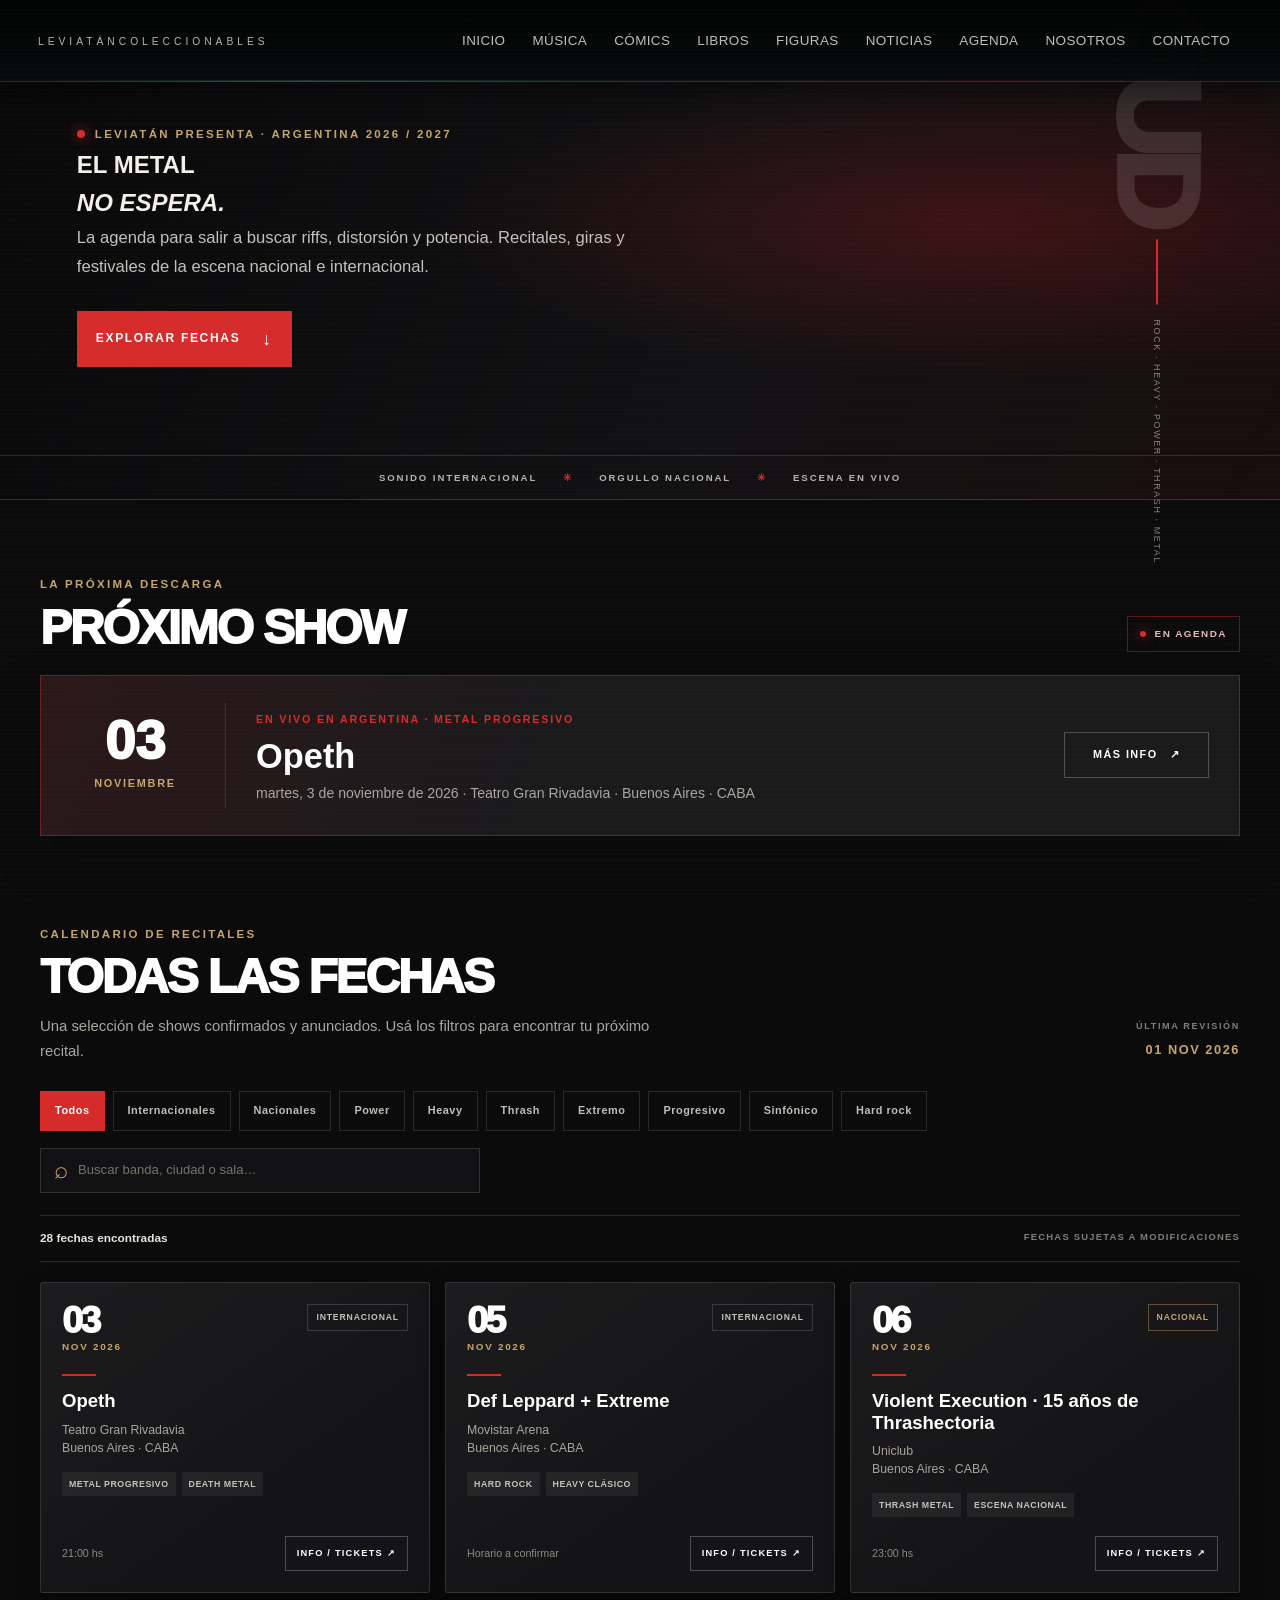
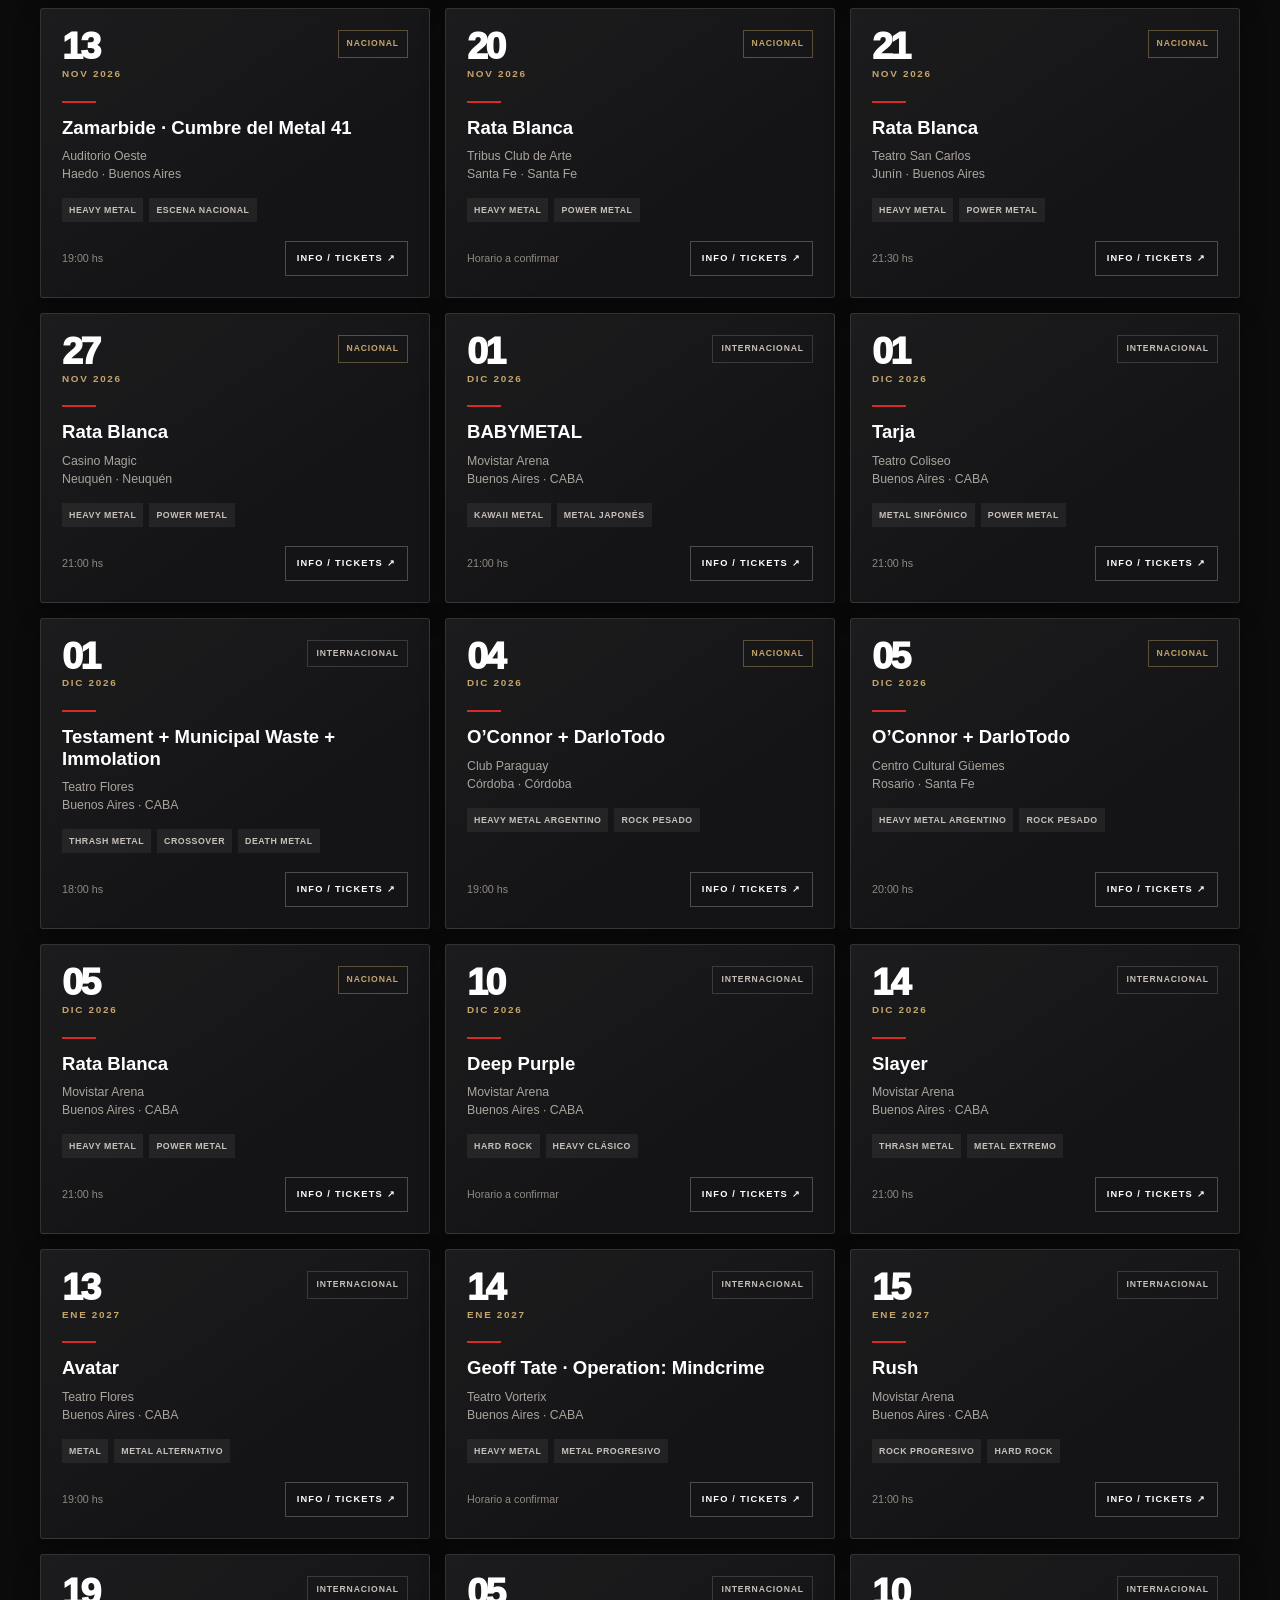
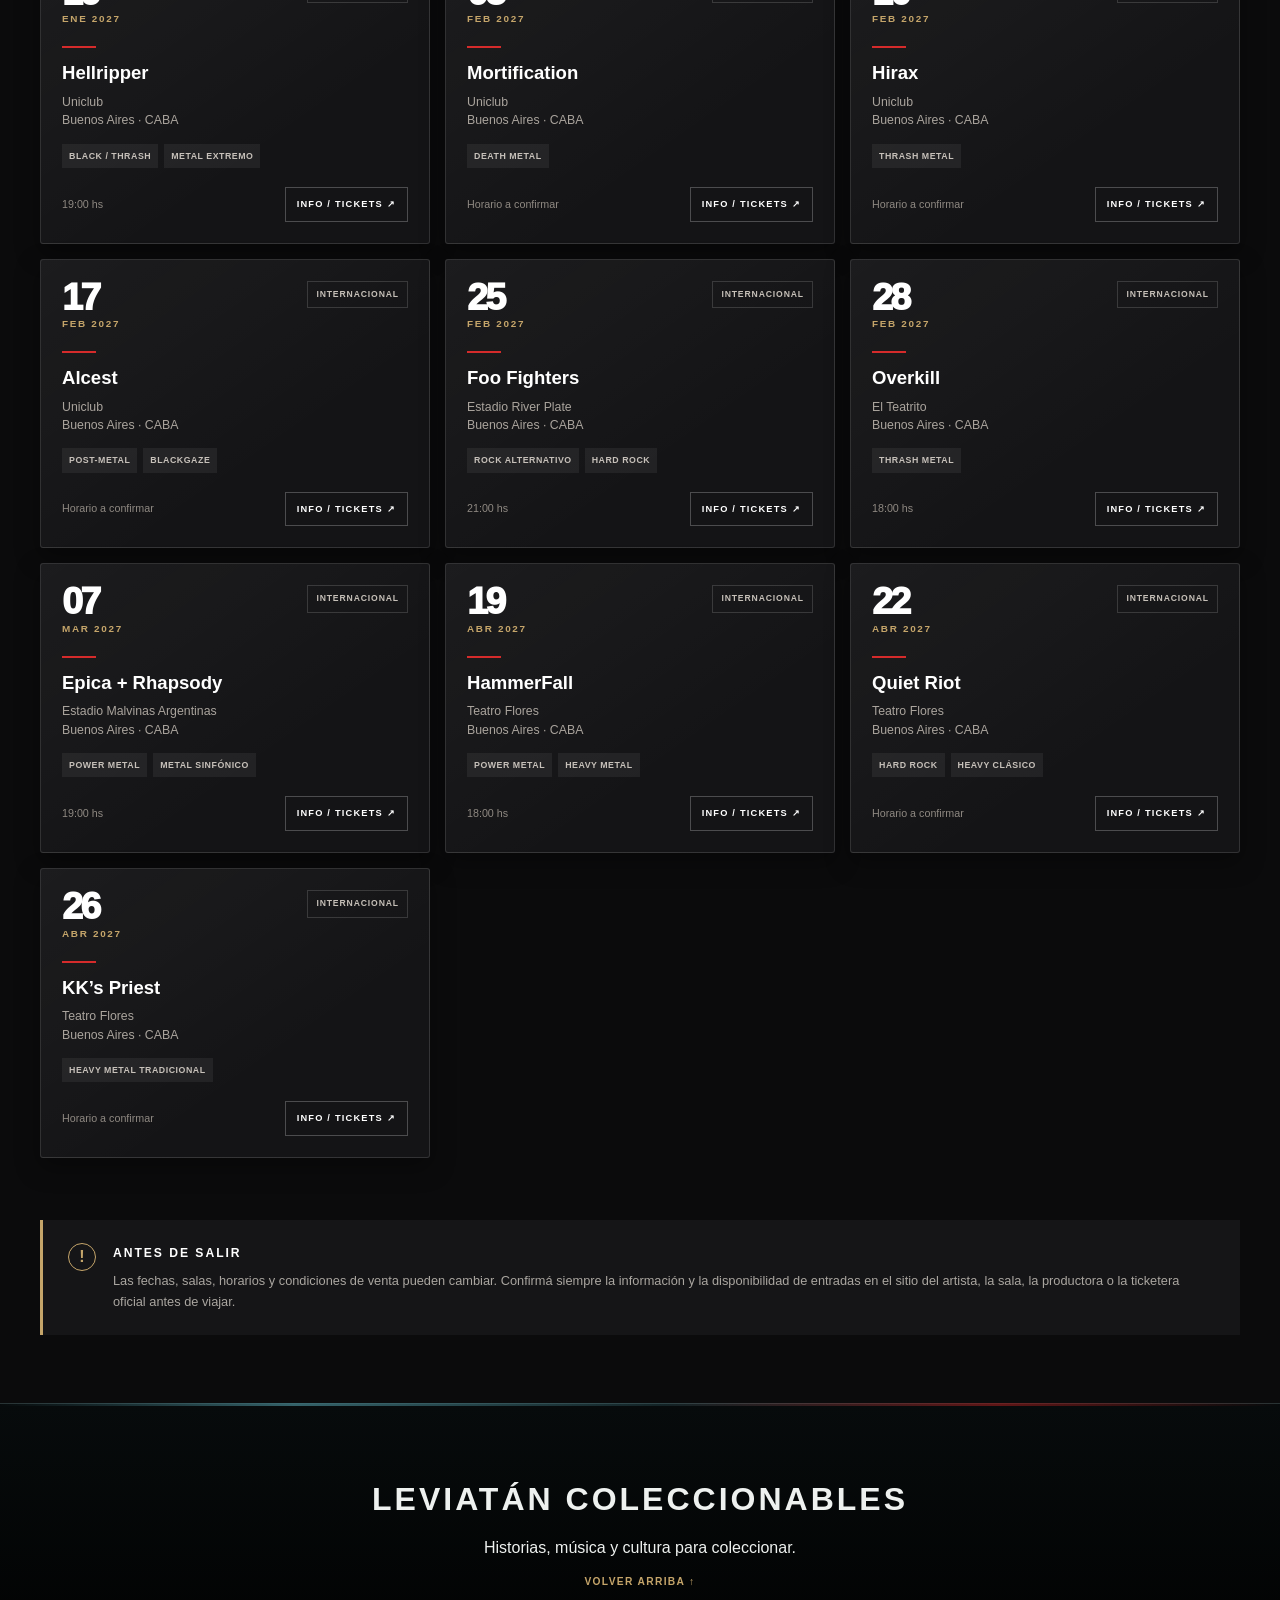
==== agenda.html @ d1d5e108 "Refactor logo and change agenda title to h1 Updated logo structure and changed heading level for age" ====
<!DOCTYPE html>
<html lang="es">
<head>
  <meta charset="UTF-8">
  <meta name="viewport" content="width=device-width, initial-scale=1.0">
  <title>Agenda Rock y Metal en Argentina | Leviatán Coleccionables</title>
  <meta name="description" content="Agenda de recitales y festivales de rock y metal en Argentina. Fechas nacionales e internacionales de heavy, power, thrash, metal extremo y más.">
  <meta name="robots" content="index, follow">
  <link rel="canonical" href="https://tiendaleviatan.com/agenda.html">
  <meta property="og:type" content="website">
  <meta property="og:site_name" content="Leviatán Coleccionables">
  <meta property="og:title" content="Agenda Rock y Metal en Argentina | Leviatán">
  <meta property="og:description" content="Recitales, giras y festivales de heavy, power, thrash y metal en Argentina.">
  <meta property="og:url" content="https://tiendaleviatan.com/agenda.html">
  <meta property="og:image" content="https://tiendaleviatan.com/img/fondo.png">
  <link rel="icon" href="img/favicon.ico">
  <link rel="stylesheet" href="css/estilos.css">
  <link rel="stylesheet" href="css/internas.css">
  <link rel="stylesheet" href="css/agenda.css">
  <link rel="stylesheet" href="css/paginas-editoriales.css?v=3">
</head>
<body>

  <header>
<a class="logo logo--text" href="index.html" aria-label="Leviatán Coleccionables - Inicio">
      <span class="logo__name">LEVIATÁN</span>
      <span class="logo__descriptor">COLECCIONABLES</span>
    </a>
    <nav aria-label="Navegación principal">
      <a href="index.html">Inicio</a>
      <a href="musica.html">Música</a>
      <a href="comics.html">Cómics</a>
      <a href="libros.html">Libros</a>
      <a href="figuras.html">Figuras</a>
      <a href="noticias.html">Noticias</a>
      <a href="agenda.html" aria-current="page">Agenda</a>
      <a href="nosotros.html">Nosotros</a>
      <a href="contacto.html">Contacto</a>
    </nav>
  </header>

  <main class="agenda-main">
    <section class="agenda-hero" aria-labelledby="agenda-title">
      <div class="agenda-hero__texture" aria-hidden="true"></div>
      <div class="agenda-hero__content">
        <span class="agenda-eyebrow"><span class="agenda-eyebrow__dot"></span> Leviatán presenta · Argentina 2026 / 2027</span>
        <h1 id="agenda-title">EL METAL<br><em>NO ESPERA.</em></h1>
        <p>La agenda para salir a buscar riffs, distorsión y potencia. Recitales, giras y festivales de la escena nacional e internacional.</p>
        <a class="agenda-hero__cta" href="#fechas">EXPLORAR FECHAS <span aria-hidden="true">↓</span></a>
      </div>
      <div class="agenda-hero__side" aria-hidden="true">
        <span class="agenda-hero__side-word">LOUD</span>
        <span class="agenda-hero__side-line"></span>
        <span class="agenda-hero__side-small">ROCK · HEAVY · POWER · THRASH · METAL</span>
      </div>
      <div class="agenda-hero__bottomline">
        <span>SONIDO INTERNACIONAL</span>
        <span class="agenda-hero__bottomline-mark">✳</span>
        <span>ORGULLO NACIONAL</span>
        <span class="agenda-hero__bottomline-mark">✳</span>
        <span>ESCENA EN VIVO</span>
      </div>
    </section>

    <section class="agenda-wrap agenda-next" aria-labelledby="proximo-title">
      <div class="agenda-section-heading">
        <div>
          <span class="agenda-kicker">La próxima descarga</span>
          <h2 id="proximo-title">PRÓXIMO SHOW</h2>
        </div>
        <span class="agenda-live-label"><span></span> EN AGENDA</span>
      </div>
      <div id="next-event" class="agenda-next__card">
        <p class="agenda-loading">Cargando próxima fecha…</p>
      </div>
    </section>

    <section class="agenda-wrap agenda-listing" id="fechas" aria-labelledby="fechas-title">
      <div class="agenda-section-heading agenda-section-heading--listing">
        <div>
          <span class="agenda-kicker">Calendario de recitales</span>
          <h2 id="fechas-title">TODAS LAS FECHAS</h2>
          <p class="agenda-intro">Una selección de shows confirmados y anunciados. Usá los filtros para encontrar tu próximo recital.</p>
        </div>
        <div class="agenda-update">
          <span class="agenda-update__label">ÚLTIMA REVISIÓN</span>
          <strong>01 NOV 2026</strong>
        </div>
      </div>

      <div class="agenda-tools">
        <div class="agenda-filters" role="group" aria-label="Filtrar eventos">
          <button class="agenda-filter is-active" type="button" data-filter="todos" aria-pressed="true">Todos</button>
          <button class="agenda-filter" type="button" data-filter="internacional" aria-pressed="false">Internacionales</button>
          <button class="agenda-filter" type="button" data-filter="nacional" aria-pressed="false">Nacionales</button>
          <button class="agenda-filter" type="button" data-filter="power" aria-pressed="false">Power</button>
          <button class="agenda-filter" type="button" data-filter="heavy" aria-pressed="false">Heavy</button>
          <button class="agenda-filter" type="button" data-filter="thrash" aria-pressed="false">Thrash</button>
          <button class="agenda-filter" type="button" data-filter="extremo" aria-pressed="false">Extremo</button>
          <button class="agenda-filter" type="button" data-filter="progresivo" aria-pressed="false">Progresivo</button>
          <button class="agenda-filter" type="button" data-filter="sinfonico" aria-pressed="false">Sinfónico</button>
          <button class="agenda-filter" type="button" data-filter="hardrock" aria-pressed="false">Hard rock</button>
        </div>
        <label class="agenda-search">
          <span class="agenda-search__icon" aria-hidden="true">⌕</span>
          <span class="sr-only">Buscar por banda, ciudad o sala</span>
          <input id="agenda-search" type="search" placeholder="Buscar banda, ciudad o sala…" autocomplete="off">
        </label>
      </div>

      <div class="agenda-results-bar">
        <p id="agenda-count" aria-live="polite">Preparando agenda…</p>
        <span>FECHAS SUJETAS A MODIFICACIONES</span>
      </div>

      <div id="agenda-events" class="agenda-grid" aria-live="polite">
        <p class="agenda-loading">Cargando recitales…</p>
      </div>
      <div id="agenda-empty" class="agenda-empty" hidden>
        <strong>No encontramos fechas con esos filtros.</strong>
        <span>Probá con otro género, banda o ciudad.</span>
        <button type="button" id="agenda-reset">VER TODA LA AGENDA</button>
      </div>
    </section>

    <section class="agenda-note" aria-label="Información importante">
      <div class="agenda-note__symbol" aria-hidden="true">!</div>
      <div>
        <h2>ANTES DE SALIR</h2>
        <p>Las fechas, salas, horarios y condiciones de venta pueden cambiar. Confirmá siempre la información y la disponibilidad de entradas en el sitio del artista, la sala, la productora o la ticketera oficial antes de viajar.</p>
      </div>
    </section>
  </main>

  <footer class="footer">
    <div class="footer-content">
      <h2>LEVIATÁN COLECCIONABLES</h2>
      <p>Historias, música y cultura para coleccionar.</p>
      <a href="#agenda-title" class="agenda-backtop">VOLVER ARRIBA ↑</a>
    </div>
  </footer>

  <script src="js/agenda.js" defer></script>
</body>
</html>
---- css/estilos.css ----
/* ==========================================================
   LEVIATÁN COLECCIONABLES
   ESTILOS.CSS — NUEVA IDENTIDAD VISUAL
   CONCEPTO: BATEA DE DISCOS / PARQUE RIVADAVIA / COLECCIONISMO

   Este archivo reemplaza la estética anterior manteniendo
   las clases y estructuras principales del sitio.
   ========================================================== */


/* ==========================================================
   01. VARIABLES — PALETA DEL LOGO
   ========================================================== */

:root{
    /* negros */
    --fondo:#020303;
    --fondo-2:#070b0c;
    --fondo-3:#0b1112;

    /* superficies */
    --panel:#0e1516;
    --panel-2:#121b1c;
    --panel-3:#182224;

    /* metal / papel */
    --metal:#aeb8b5;
    --metal-claro:#dce1de;
    --metal-oscuro:#667273;
    --papel:#d5d0c6;
    --papel-oscuro:#8f8980;

    /* azul petróleo / logo */
    --azul:#17363b;
    --azul-2:#23515a;
    --azul-3:#3f7780;
    --cian:#75aab0;

    /* rojo de acento */
    --rojo:#8e1b1b;
    --rojo-hover:#b32626;

    /* bordes */
    --borde:#223031;
    --borde-2:#334143;
    --borde-oscuro:#171f20;

    /* texto */
    --texto:#eef1ef;
    --texto-2:#c4cac7;
    --texto-3:#8c9491;
    --texto-4:#626b69;

    /* dimensiones */
    --ancho:1200px;
    --radio:4px;

    /* sombras */
    --sombra:0 18px 45px rgba(0,0,0,.55);
    --sombra-suave:0 9px 25px rgba(0,0,0,.38);

    /* tipografías existentes del proyecto */
    --display:"Oswald",Impact,sans-serif;
    --texto-font:"Inter",Arial,sans-serif;
}


/* ==========================================================
   02. RESET
   ========================================================== */

*{
    margin:0;
    padding:0;
    box-sizing:border-box;
}

html{
    scroll-behavior:smooth;
    background:var(--fondo);
}

body{
    min-height:100vh;
    background:
        radial-gradient(
            ellipse at 15% 0%,
            rgba(63,119,128,.07),
            transparent 32%
        ),
        radial-gradient(
            ellipse at 88% 25%,
            rgba(142,27,27,.04),
            transparent 35%
        ),
        var(--fondo);
    color:var(--texto);
    font-family:var(--texto-font);
    line-height:1.6;
    overflow-x:hidden;
}

/* textura microscópica: metal / papel / pared de disquería */
body::before{
    content:"";
    position:fixed;
    inset:0;
    z-index:2000;
    pointer-events:none;
    opacity:.027;
    background:
        repeating-linear-gradient(
            0deg,
            rgba(255,255,255,.55) 0 1px,
            transparent 1px 5px
        ),
        repeating-linear-gradient(
            90deg,
            rgba(255,255,255,.25) 0 1px,
            transparent 1px 8px
        );
    mix-blend-mode:screen;
}

a{
    color:inherit;
    text-decoration:none;
}

img{
    display:block;
    max-width:100%;
}

button,
input,
select,
textarea{
    font:inherit;
}

button{
    cursor:pointer;
}

::selection{
    background:var(--rojo);
    color:#fff;
}


/* ==========================================================
   03. HEADER — CARTEL DE DISQUERÍA
   ========================================================== */

header{
    position:fixed;
    top:0;
    left:0;
    width:100%;
    min-height:82px;
    padding:0 38px;
    display:flex;
    align-items:center;
    justify-content:space-between;
    gap:30px;
    background:
        linear-gradient(
            180deg,
            rgba(2,3,3,.98),
            rgba(6,10,10,.96)
        );
    border-bottom:1px solid var(--borde);
    box-shadow:0 8px 28px rgba(0,0,0,.48);
    backdrop-filter:blur(9px);
    z-index:999;
}

header::after{
    content:"";
    position:absolute;
    left:0;
    right:0;
    bottom:-1px;
    height:2px;
    background:
        linear-gradient(
            90deg,
            transparent 0%,
            rgba(63,119,128,.65) 24%,
            rgba(63,119,128,.18) 49%,
            rgba(142,27,27,.4) 78%,
            transparent 100%
        );
    opacity:.55;
}


/* ---------- LOGO ---------- */

.logo{
    width:155px;
    display:flex;
    align-items:center;
    justify-content:flex-start;
    flex-shrink:0;
}

.logo img{
    width:100%;
    height:auto;
    max-height:70px;
    object-fit:contain;
    object-position:left center;
}

/* Compatibilidad con el logo tipográfico anterior */
.logo h1{
    margin:0;
    font-family:var(--display);
    font-size:2rem;
    font-weight:700;
    letter-spacing:4px;
    line-height:.95;
    color:var(--texto);
}

.logo span{
    display:block;
    margin-top:3px;
    color:var(--metal);
    font-size:.64rem;
    letter-spacing:4px;
}


/* ---------- MENÚ ---------- */

nav{
    display:flex;
    align-items:center;
    justify-content:flex-end;
    flex-wrap:wrap;
    gap:3px;
}

nav a{
    position:relative;
    padding:9px 11px 8px;
    color:#b9c0be;
    border:1px solid transparent;
    font-size:.84rem;
    letter-spacing:.03em;
    text-transform:uppercase;
    transition:
        color .2s ease,
        border-color .2s ease,
        background .2s ease;
}

nav a::before{
    content:"";
    position:absolute;
    left:9px;
    bottom:4px;
    width:5px;
    height:1px;
    background:var(--rojo);
    opacity:0;
    transform:translateX(-4px);
    transition:.2s ease;
}

nav a:hover{
    color:#fff;
    background:rgba(28,41,43,.5);
    border-color:#263738;
}

nav a:hover::before{
    opacity:1;
    transform:translateX(0);
}


/* ==========================================================
   04. HERO — AFICHE / PORTADA
   ========================================================== */

.hero{
    position:relative;
    z-index:10;
    margin-top:82px;
    min-height:420px;
    height:auto;
    overflow:hidden;
    background-image:url("../img/fondo.png");
    background-size:cover;
    background-position:center;
    background-repeat:no-repeat;
    border-bottom:1px solid var(--borde);
}

.hero::before{
    content:"";
    position:absolute;
    inset:0;
    z-index:0;
    background:
        linear-gradient(
            90deg,
            rgba(0,0,0,.96),
            rgba(3,7,8,.72) 42%,
            rgba(0,0,0,.93)
        );
}

.hero::after{
    content:"";
    position:absolute;
    inset:0;
    z-index:0;
    opacity:.35;
    background:
        repeating-linear-gradient(
            0deg,
            transparent 0 5px,
            rgba(117,170,176,.025) 5px 6px
        );
}

.hero-overlay{
    position:relative;
    z-index:1;
    width:100%;
    min-height:420px;
    display:flex;
    align-items:center;
    justify-content:center;
    background:
        radial-gradient(
            circle at 50% 45%,
            rgba(35,81,90,.18),
            transparent 43%
        );
}

#hero-contenido{
    position:relative;
    z-index:20;
    width:min(980px,92%);
    padding:72px 0 55px;
    text-align:center;
}

.subtitulo{
    display:inline-block;
    padding:6px 11px;
    margin-bottom:21px;
    color:#c8cfcd;
    border-top:1px solid #587074;
    border-bottom:1px solid #587074;
    font-size:.68rem;
    font-weight:700;
    letter-spacing:.31em;
    text-transform:uppercase;
}

.hero h2{
    margin-bottom:20px;
    font-family:var(--display);
    font-size:clamp(3.1rem,7vw,5.5rem);
    font-weight:700;
    line-height:.93;
    letter-spacing:.025em;
    text-transform:uppercase;
    text-shadow:0 7px 25px rgba(0,0,0,.65);
}

.frase{
    max-width:820px;
    margin:0 auto 14px;
    color:#e1e6e3;
    font-size:1.2rem;
}

.descripcion{
    max-width:760px;
    margin:0 auto;
    color:#a7b0ad;
    font-size:.98rem;
}

.buscador-hero{
    position:relative;
    z-index:30;
    margin-top:36px;
    display:flex;
    justify-content:center;
}

#buscador{
    position:relative;
    z-index:40;
    width:min(650px,92vw);
    padding:15px 20px;
    border:1px solid #536063;
    border-radius:2px;
    outline:none;
    background:
        linear-gradient(
            180deg,
            #e1e1da,
            #c8c9c1
        );
    color:#151918;
    font-size:.95rem;
    box-shadow:
        0 12px 30px rgba(0,0,0,.48),
        inset 0 1px rgba(255,255,255,.65);
    transition:.2s ease;
}

#buscador::placeholder{
    color:#5f6664;
}

#buscador:focus{
    border-color:var(--cian);
    box-shadow:
        0 12px 32px rgba(0,0,0,.52),
        0 0 0 2px rgba(63,119,128,.14);
    transform:translateY(-2px);
}


/* ==========================================================
   05. CATÁLOGO — LA BATEA
   ========================================================== */

#catalogo{
    position:relative;
    margin:0;
    padding:62px 0 95px;
    background:
        linear-gradient(
            180deg,
            #090d0e,
            #0d1213 35%,
            #080b0c
        );
}

#catalogo::before{
    content:"";
    position:absolute;
    inset:0;
    pointer-events:none;
    opacity:.5;
    background:
        repeating-linear-gradient(
            0deg,
            rgba(117,170,176,.025) 0 1px,
            transparent 1px 8px
        ),
        linear-gradient(
            90deg,
            transparent,
            rgba(255,255,255,.015),
            transparent
        );
}

#catalogo::after{
    content:"";
    position:absolute;
    left:3%;
    right:3%;
    top:28px;
    height:1px;
    background:
        linear-gradient(
            90deg,
            transparent,
            #365055 18%,
            #263a3d 50%,
            #365055 82%,
            transparent
        );
}

.resultados{
    position:relative;
    z-index:2;
    width:min(var(--ancho),92%);
    margin:auto;
    display:grid;
    grid-template-columns:repeat(auto-fill,minmax(245px,1fr));
    gap:20px;
}


/* ==========================================================
   06. TARJETAS — PORTADAS EN UNA BATEA
   ========================================================== */

.card{
    position:relative;
    overflow:hidden;
    background:
        linear-gradient(
            150deg,
            #131b1c,
            #0d1112
        );
    border:1px solid var(--borde);
    border-radius:var(--radio);
    box-shadow:var(--sombra-suave);
    transition:
        transform .22s ease,
        border-color .22s ease,
        box-shadow .22s ease;
}

.card::before{
    content:"";
    position:absolute;
    top:0;
    left:0;
    right:0;
    height:3px;
    background:linear-gradient(
        90deg,
        #252e2f,
        #526d71,
        #252e2f
    );
    opacity:.7;
    z-index:3;
}

.card::after{
    content:"";
    position:absolute;
    inset:0;
    pointer-events:none;
    box-shadow:
        inset 0 0 0 1px rgba(255,255,255,.018);
}

.card:hover{
    transform:translateY(-5px) rotate(-.2deg);
    border-color:#3f5052;
    box-shadow:
        0 20px 40px rgba(0,0,0,.58),
        0 0 0 1px rgba(63,119,128,.08);
}

.card img{
    width:100%;
    aspect-ratio:1/1;
    object-fit:contain;
    padding:15px;
    background:
        radial-gradient(
            circle at center,
            rgba(63,119,128,.08),
            transparent 58%
        ),
        #080b0c;
    border-bottom:1px solid #222c2d;
}

.card-body{
    padding:17px 18px 19px;
}

.card h3{
    margin-bottom:9px;
    color:#edf0ee;
    font-family:var(--display);
    font-size:1.15rem;
    font-weight:700;
    line-height:1.1;
    letter-spacing:.02em;
    text-transform:uppercase;
}

.card p{
    margin-bottom:6px;
    color:#969f9d;
    font-size:.86rem;
}

.precio{
    display:inline-block;
    margin-top:14px;
    padding:5px 9px 6px;
    color:#181c1b;
    background:
        linear-gradient(
            180deg,
            var(--papel),
            #bcb6aa
        );
    font-family:var(--display);
    font-size:1.27rem;
    font-weight:700;
    line-height:1;
    box-shadow:2px 3px 0 rgba(0,0,0,.25);
    transform:rotate(-1deg);
}

.card button{
    width:100%;
    margin-top:17px;
    padding:11px 12px;
    border:1px solid #5c1818;
    border-radius:2px;
    background:var(--rojo);
    color:#fff;
    font-size:.85rem;
    font-weight:700;
    letter-spacing:.08em;
    text-transform:uppercase;
    transition:.2s ease;
}

.card button:hover{
    background:var(--rojo-hover);
    border-color:#c83b3b;
}


/* ==========================================================
   07. MENSAJES
   ========================================================== */

.sin-resultados{
    position:relative;
    z-index:2;
    width:100%;
    padding:70px 30px;
    color:#a4aaa7;
    text-align:center;
    font-size:1.05rem;
}


/* ==========================================================
   08. NOSOTROS — ARCHIVO / HISTORIA DE DISQUERÍA
   ========================================================== */

.manifiesto{
    width:min(1080px,92%);
    margin:0 auto;
    padding:106px 0 115px;
    text-align:left;
}

.manifiesto h2{
    position:relative;
    margin:0 0 70px;
    padding-bottom:23px;
    font-family:var(--display);
    font-size:clamp(3.5rem,7vw,6.2rem);
    font-weight:700;
    line-height:.9;
    letter-spacing:.02em;
    text-transform:uppercase;
}

.manifiesto h2::before{
    content:"LEVIATÁN / ARCHIVO";
    display:block;
    margin-bottom:14px;
    color:var(--cian);
    font-family:var(--texto-font);
    font-size:.66rem;
    font-weight:700;
    letter-spacing:.26em;
}

.manifiesto h2::after{
    content:"";
    position:absolute;
    left:0;
    bottom:0;
    width:130px;
    height:3px;
    background:
        linear-gradient(
            90deg,
            var(--rojo),
            #b64949
        );
}


/* ---------- Apertura ---------- */

.manifiesto p{
    position:relative;
    max-width:790px;
    margin:0 0 28px;
    color:#9fa7a4;
    font-size:1.04rem;
    line-height:1.92;
}

.manifiesto p:first-of-type{
    max-width:910px;
    margin-bottom:68px;
    padding:34px 40px;
    color:#e3e7e4;
    background:
        linear-gradient(
            135deg,
            rgba(35,81,90,.13),
            rgba(255,255,255,.018) 65%
        );
    border-top:1px solid #32484b;
    border-bottom:1px solid #2a3738;
    box-shadow:0 18px 40px rgba(0,0,0,.22);
    font-size:1.34rem;
    line-height:1.75;
}

.manifiesto p:first-of-type::before{
    content:"APERTURA";
    display:block;
    margin-bottom:14px;
    color:var(--cian);
    font-size:.63rem;
    font-weight:700;
    letter-spacing:.24em;
}

.manifiesto p:first-of-type strong{
    color:#fff;
}


/* ---------- Bloques históricos ---------- */

.manifiesto p:nth-of-type(2),
.manifiesto p:nth-of-type(3),
.manifiesto p:nth-of-type(4),
.manifiesto p:nth-of-type(5){
    max-width:860px;
    margin-left:78px;
    padding:27px 34px 27px 35px;
    background:
        linear-gradient(
            135deg,
            #0f1516,
            #0b1011
        );
    border:1px solid #263435;
    border-left:4px solid #415557;
}

.manifiesto p:nth-of-type(2)::before{
    content:"1980s / 01";
}

.manifiesto p:nth-of-type(3)::before{
    content:"BUENOS AIRES / 02";
}

.manifiesto p:nth-of-type(4)::before{
    content:"ESCENA / 03";
}

.manifiesto p:nth-of-type(5)::before{
    content:"MADHOUSE / 04";
}

.manifiesto p:nth-of-type(2)::before,
.manifiesto p:nth-of-type(3)::before,
.manifiesto p:nth-of-type(4)::before,
.manifiesto p:nth-of-type(5)::before{
    display:block;
    margin-bottom:11px;
    color:#657774;
    font-family:var(--display);
    font-size:.72rem;
    letter-spacing:.12em;
}

.manifiesto p:nth-of-type(5) em{
    color:#dce2df;
}


/* ---------- Puente ---------- */

.manifiesto p:nth-of-type(6){
    max-width:860px;
    margin-top:68px;
    margin-bottom:28px;
    padding:25px 31px;
    border-left:5px solid var(--rojo);
    background:
        repeating-linear-gradient(
            0deg,
            rgba(255,255,255,.021) 0 1px,
            transparent 1px 5px
        ),
        #111819;
    color:#f0f1ef;
    font-family:var(--display);
    font-size:2rem;
    line-height:1.14;
    letter-spacing:.02em;
    text-transform:uppercase;
}


/* ---------- Leviatán actual ---------- */

.manifiesto p:nth-of-type(7){
    max-width:890px;
    color:#c5ccc9;
    font-size:1.12rem;
}

.manifiesto p:nth-of-type(7) strong{
    color:#fff;
}

.manifiesto p:nth-of-type(8){
    max-width:900px;
    margin-top:42px;
    padding:29px 33px;
    background:
        linear-gradient(
            135deg,
            #182123,
            #0d1112
        );
    border:1px solid #344345;
    color:#b4bcb9;
    box-shadow:var(--sombra-suave);
}

.manifiesto p:nth-of-type(8)::before{
    content:"EN LA ACTUALIDAD";
    display:block;
    margin-bottom:12px;
    color:var(--rojo-hover);
    font-size:.63rem;
    font-weight:700;
    letter-spacing:.22em;
}

.manifiesto p:nth-of-type(8) strong{
    color:#fff;
    font-family:var(--display);
    font-size:1.08rem;
    letter-spacing:.04em;
}


/* ==========================================================
   09. INTERNAS
   ========================================================== */

.seccion-extra{
    min-height:45vh;
    padding:96px 7%;
    background:
        linear-gradient(
            180deg,
            #080b0c,
            #0c1213
        );
    color:var(--texto);
}

.seccion-extra h2{
    margin:0 0 20px;
    font-family:var(--display);
    font-size:clamp(2.8rem,6vw,4.8rem);
    line-height:.95;
    letter-spacing:.025em;
    text-transform:uppercase;
}

.seccion-intro{
    max-width:850px;
    margin:0 0 40px;
    color:#a5ada9;
    font-size:1.02rem;
    line-height:1.85;
}

.etiqueta-seccion{
    display:inline-block;
    margin-bottom:14px;
    color:var(--cian);
    font-size:.7rem;
    font-weight:700;
    letter-spacing:2px;
    text-transform:uppercase;
}


/* ==========================================================
   10. NOTICIAS / AGENDA — FICHAS
   ========================================================== */

.noticias-grid,
.agenda-grid{
    display:grid;
    grid-template-columns:repeat(3,minmax(0,1fr));
    gap:20px;
}

.noticia-card,
.agenda-vacia{
    display:block;
    padding:28px;
    background:
        linear-gradient(
            145deg,
            #121a1b,
            #0c1112
        );
    border:1px solid #293839;
    border-radius:3px;
    color:#f0f2f0;
    box-shadow:var(--sombra-suave);
}

.noticia-card{
    transition:
        transform .2s ease,
        border-color .2s ease,
        background .2s ease;
}

.noticia-card:hover{
    transform:translateY(-4px);
    border-color:#49666a;
    background:#152021;
}

.noticia-card h3,
.agenda-vacia h3{
    margin:0 0 14px;
    font-family:var(--display);
    font-size:1.3rem;
    line-height:1.05;
    letter-spacing:1px;
    text-transform:uppercase;
}

.noticia-card p,
.agenda-vacia p{
    margin:0;
    color:#9ca5a2;
    line-height:1.7;
}


/* ==========================================================
   11. AGENDA — ESTÉTICA CARTELERA
   ========================================================== */

.agenda-filtros{
    display:flex;
    flex-direction:column;
    gap:14px;
    margin-bottom:35px;
}

.filtro-grupo{
    display:flex;
    flex-wrap:wrap;
    align-items:center;
    gap:10px;
}

.filtro-titulo{
    margin-right:4px;
    color:#6f7a77;
    font-size:.68rem;
    letter-spacing:1.8px;
    text-transform:uppercase;
}

.filtro-botones{
    display:flex;
    flex-wrap:wrap;
    gap:7px;
}

.filtro-btn{
    padding:6px 13px;
    border:1px solid #2d3a3b;
    border-radius:2px;
    background:#101516;
    color:#aeb6b3;
    font-size:.78rem;
    cursor:pointer;
    transition:.2s ease;
}

.filtro-btn:hover{
    border-color:#49666a;
    color:#fff;
}

.filtro-btn.activo{
    background:var(--rojo);
    border-color:var(--rojo);
    color:#fff;
}

.agenda-mes{
    margin-bottom:45px;
}

.agenda-mes h3{
    display:flex;
    align-items:center;
    gap:17px;
    margin-bottom:22px;
    padding-bottom:10px;
    color:var(--cian);
    border-bottom:1px solid #273536;
    font-size:.86rem;
    letter-spacing:2px;
    text-transform:uppercase;
}

.agenda-mes h3::after{
    content:"";
    flex:1;
    height:1px;
    background:#243132;
}

.agenda-eventos-grid{
    display:grid;
    grid-template-columns:repeat(auto-fit,minmax(280px,1fr));
    gap:18px;
}

.agenda-card{
    display:flex;
    overflow:hidden;
    background:#111819;
    border:1px solid #293839;
    border-radius:3px;
    box-shadow:0 9px 25px rgba(0,0,0,.35);
}

.agenda-card.destacado{
    border-color:#7d2424;
    box-shadow:
        0 0 22px rgba(142,27,27,.16),
        0 12px 30px rgba(0,0,0,.35);
}

.agenda-card img{
    width:90px;
    object-fit:cover;
    filter:saturate(.78) contrast(1.03);
}

.agenda-card-fecha{
    min-width:64px;
    padding:14px 10px;
    display:flex;
    flex-direction:column;
    align-items:center;
    justify-content:center;
    background:#080c0d;
    border-right:1px solid #293536;
    color:#eee;
}

.agenda-card-fecha .dia{
    font-size:1.6rem;
    font-weight:700;
    line-height:1;
}

.agenda-card-fecha .mes{
    margin-top:4px;
    color:var(--rojo-hover);
    font-size:.72rem;
    letter-spacing:1px;
}

.agenda-card-fecha .diasemana{
    margin-top:2px;
    color:#626d6a;
    font-size:.64rem;
}

.agenda-card-body{
    padding:15px;
    flex:1;
}

.agenda-card-body h4{
    margin:0 0 6px;
    color:#f7f8f6;
    font-family:var(--display);
    line-height:1.05;
    text-transform:uppercase;
}

.agenda-evento{
    margin:0 0 6px;
    color:#a9b0ae;
    font-size:.83rem;
}

.agenda-ubicacion{
    margin:0 0 10px;
    color:#858e8b;
    font-size:.8rem;
}

.agenda-generos{
    display:flex;
    flex-wrap:wrap;
    gap:5px;
    margin-bottom:12px;
}

.genero-tag{
    padding:3px 8px;
    border:1px solid #2e3a3b;
    border-radius:2px;
    background:#161d1e;
    color:#959e9b;
    font-size:.62rem;
    text-transform:uppercase;
}

.btn-entradas{
    display:inline-block;
    padding:8px 14px;
    border-radius:2px;
    background:#741818;
    color:#fff;
    font-size:.77rem;
    letter-spacing:.05em;
    text-transform:uppercase;
    transition:.2s ease;
}

.btn-entradas:hover{
    background:#c00000;
}


/* ==========================================================
   12. PRECIOS / PROMOS / ETIQUETAS
   ========================================================== */

.precio-container{
    margin:1rem 0;
}

.precio-tachado{
    margin-right:.5rem;
    color:#5f6765;
    font-size:.85rem;
    text-decoration:line-through;
}

.precio-bonificado{
    display:inline-block;
    padding:4px 8px 5px;
    background:var(--papel);
    color:#171a19;
    font-size:1.28rem;
    font-weight:700;
    box-shadow:2px 2px 0 rgba(0,0,0,.25);
    transform:rotate(-1deg);
}

.bonificacion-tag,
.ovnipress-tag{
    display:inline-block;
    margin-left:.5rem;
    padding:.2rem .45rem;
    border-radius:2px;
    background:#a42020;
    color:#fff;
    font-size:.64rem;
    vertical-align:middle;
}

.ovnipress-tag{
    background:#a34a16;
}


/* ==========================================================
   13. WHATSAPP
   ========================================================== */

.btn-whatsapp{
    display:block;
    width:100%;
    margin-top:14px;
    padding:11px;
    border:1px solid #356f4b;
    border-radius:2px;
    background:#11271b;
    color:#cce8d6;
    text-align:center;
    cursor:pointer;
    font-size:.85rem;
    font-weight:700;
    letter-spacing:.06em;
    text-transform:uppercase;
    transition:.2s ease;
}

.btn-whatsapp:hover{
    background:#19422b;
    border-color:#4d8f64;
    transform:translateY(-2px);
}


/* ==========================================================
   14. FOOTER — CONTRATAPA
   ========================================================== */

.footer{
    position:relative;
    margin-top:0;
    padding:70px 20px 40px;
    background:
        linear-gradient(
            180deg,
            #070b0c,
            #020303
        );
    border-top:1px solid #283334;
}

.footer::before{
    content:"";
    position:absolute;
    top:-1px;
    left:0;
    right:0;
    height:3px;
    background:
        linear-gradient(
            90deg,
            transparent,
            rgba(63,119,128,.8) 23%,
            rgba(63,119,128,.22) 52%,
            rgba(142,27,27,.65) 78%,
            transparent
        );
}

.footer-content{
    width:min(var(--ancho),92%);
    margin:auto;
    text-align:center;
}

.footer h2{
    margin-bottom:10px;
    font-family:var(--display);
    font-size:2rem;
    letter-spacing:3px;
}

.slogan{
    margin-bottom:38px;
    color:#919a97;
    font-size:.95rem;
}

.footer-links{
    display:flex;
    justify-content:center;
    flex-wrap:wrap;
    gap:9px;
    margin-bottom:35px;
}

.footer-links p{
    color:#8f9895;
}

.footer-links a{
    padding:6px 9px;
    border:1px solid transparent;
    transition:.2s ease;
}

.footer-links a:hover{
    color:#fff;
    background:#101617;
    border-color:#2e3c3d;
}

.footer-locations{
    margin-bottom:35px;
}

.footer-locations p{
    margin:7px 0;
    color:#868f8c;
}

.copyright{
    margin-top:30px;
    color:#59615f;
    font-size:.77rem;
}


/* ==========================================================
   15. ANIMACIÓN
   ========================================================== */

@keyframes aparecer{
    from{
        opacity:0;
        transform:translateY(13px);
    }

    to{
        opacity:1;
        transform:translateY(0);
    }
}

.card{
    animation:aparecer .4s ease both;
}


/* ==========================================================
   16. CAPAS / ESTRUCTURA
   ========================================================== */

section{
    position:relative;
}

section h2{
    text-wrap:balance;
}


/* ==========================================================
   17. BARRA DE SCROLL
   ========================================================== */

::-webkit-scrollbar{
    width:10px;
}

::-webkit-scrollbar-track{
    background:#050708;
}

::-webkit-scrollbar-thumb{
    background:#2d3b3d;
    border-radius:1px;
    border:2px solid #050708;
}

::-webkit-scrollbar-thumb:hover{
    background:#49666a;
}


/* ==========================================================
   18. TRANSICIONES GLOBALES
   ========================================================== */

a,
button,
input,
.card{
    transition:
        background-color .2s ease,
        color .2s ease,
        border-color .2s ease,
        box-shadow .2s ease,
        transform .2s ease;
}


/* ==========================================================
   19. RESPONSIVE — 992px
   ========================================================== */

@media (max-width:992px){

    header{
        padding:0 24px;
    }

    nav{
        gap:1px;
    }

    nav a{
        padding:8px 7px;
        font-size:.77rem;
    }

    .hero{
        min-height:400px;
    }

    .hero-overlay{
        min-height:400px;
    }

    .resultados{
        grid-template-columns:
            repeat(auto-fill,minmax(220px,1fr));
        gap:17px;
    }

    .noticias-grid,
    .agenda-grid{
        grid-template-columns:
            repeat(2,minmax(0,1fr));
    }
}


/* ==========================================================
   20. RESPONSIVE — 768px
   ========================================================== */

@media (max-width:768px){

    header{
        min-height:122px;
        height:auto;
        padding:16px 20px 14px;
        flex-direction:column;
        gap:12px;
    }

    .logo{
        width:135px;
    }

    .logo img{
        max-height:62px;
    }

    nav{
        justify-content:center;
        gap:1px;
    }

    nav a{
        padding:6px 7px;
        font-size:.72rem;
    }

    .hero{
        margin-top:122px;
        min-height:390px;
    }

    .hero-overlay{
        min-height:390px;
    }

    #hero-contenido{
        padding:62px 0 40px;
    }

    .hero h2{
        font-size:2.7rem;
    }

    .frase{
        font-size:1.05rem;
    }

    .descripcion{
        font-size:.92rem;
    }

    #buscador{
        padding:14px 17px;
    }

    #catalogo{
        padding-top:48px;
    }

    .resultados{
        grid-template-columns:
            repeat(auto-fill,minmax(195px,1fr));
        gap:15px;
    }

    .manifiesto{
        width:90%;
        padding:75px 0 85px;
    }

    .manifiesto h2{
        font-size:3rem;
        margin-bottom:54px;
    }

    .manifiesto p{
        font-size:1rem;
        line-height:1.82;
    }

    .manifiesto p:first-of-type{
        margin-bottom:48px;
        padding:27px 25px;
        font-size:1.1rem;
    }

    .manifiesto p:nth-of-type(2),
    .manifiesto p:nth-of-type(3),
    .manifiesto p:nth-of-type(4),
    .manifiesto p:nth-of-type(5){
        margin-left:24px;
        padding:22px 20px;
    }

    .manifiesto p:nth-of-type(6){
        margin-top:50px;
        font-size:1.5rem;
        padding:20px 21px;
    }

    .footer{
        padding:55px 20px 35px;
    }
}


/* ==========================================================
   21. RESPONSIVE — 520px
   ========================================================== */

@media (max-width:520px){

    header{
        min-height:126px;
    }

    .logo{
        width:120px;
    }

    nav{
        max-width:390px;
        flex-wrap:wrap;
    }

    nav a{
        padding:5px 6px;
        font-size:.67rem;
    }

    .hero{
        margin-top:126px;
        min-height:350px;
    }

    .hero-overlay{
        min-height:350px;
    }

    #hero-contenido{
        padding:54px 0 34px;
    }

    .subtitulo{
        font-size:.59rem;
        letter-spacing:2.5px;
    }

    .hero h2{
        font-size:2.1rem;
    }

    .frase{
        font-size:.96rem;
    }

    .descripcion{
        font-size:.86rem;
    }

    .resultados{
        grid-template-columns:1fr;
    }

    .card{
        width:100%;
        max-width:380px;
        margin:auto;
    }

    .manifiesto{
        width:90%;
        padding:58px 0 68px;
    }

    .manifiesto h2{
        font-size:2.4rem;
    }

    .manifiesto p:first-of-type{
        padding:22px 19px;
        font-size:1rem;
    }

    .manifiesto p:nth-of-type(2),
    .manifiesto p:nth-of-type(3),
    .manifiesto p:nth-of-type(4),
    .manifiesto p:nth-of-type(5){
        margin-left:0;
        padding:20px 17px;
        border-left-width:3px;
    }

    .manifiesto p:nth-of-type(6){
        padding:18px;
        font-size:1.22rem;
    }

    .noticias-grid,
    .agenda-grid{
        grid-template-columns:1fr;
    }

    .seccion-extra{
        padding:65px 5%;
    }

    .seccion-extra h2{
        font-size:2.4rem;
    }

    .footer-links{
        flex-direction:column;
        gap:7px;
    }
}

/* ==========================================================
   LEVIATÁN COLECCIONABLES
   NOTICIAS.CSS
   ========================================================== */

.pagina-noticias {
    background: var(--fondo, #0b0b0b);
}


/* ==========================================================
   HERO
   ========================================================== */

.noticias-hero {
    margin-top: 82px;
    padding: 96px 20px 84px;
    text-align: center;
    background:
        linear-gradient(rgba(0, 0, 0, .70), rgba(11, 11, 11, .97)),
        url("../img/fondo.png") center / cover no-repeat;
    border-bottom: 1px solid var(--borde, #2b2b2b);
}

.noticias-hero-inner {
    width: min(780px, 100%);
    margin: 0 auto;
}

.noticias-overline {
    display: block;
    margin-bottom: 18px;
    color: #cfcfcf;
    font-size: .78rem;
    letter-spacing: 5px;
    text-transform: uppercase;
}

.noticias-hero h1 {
    font-family: "Oswald", sans-serif;
    font-size: clamp(3rem, 9vw, 5.6rem);
    font-weight: 700;
    line-height: 1;
    letter-spacing: 4px;
    text-transform: uppercase;
}

.noticias-rule {
    width: 72px;
    height: 3px;
    margin: 28px auto;
    background: var(--rojo, #8e1b1b);
}

.noticias-hero p {
    max-width: 620px;
    margin: 0 auto;
    color: #cfcfcf;
    font-size: 1.1rem;
}


/* ==========================================================
   CONTENEDOR
   ========================================================== */

.noticias-contenedor {
    width: min(1100px, 92%);
    margin: 72px auto 40px;
    display: grid;
    gap: 40px;
}

.noticias-cabecera {
    display: flex;
    justify-content: space-between;
    align-items: flex-end;
    gap: 20px;
    padding-bottom: 20px;
    border-bottom: 1px solid var(--borde, #2b2b2b);
}

.noticias-seccion-label {
    display: block;
    margin-bottom: 8px;
    color: #c24a4a;
    font-size: .74rem;
    letter-spacing: 5px;
}

.noticias-cabecera h2 {
    font-family: "Oswald", sans-serif;
    font-size: clamp(1.6rem, 3.4vw, 2.3rem);
    line-height: 1.15;
}

.noticias-cabecera-marca {
    color: #777;
    font-size: .8rem;
    letter-spacing: 4px;
    white-space: nowrap;
}


/* ==========================================================
   ETIQUETAS Y TEXTOS COMUNES
   ========================================================== */

.noticia-tag {
    display: inline-block;
    padding: 5px 13px;
    border: 1px solid var(--rojo, #8e1b1b);
    border-radius: 999px;
    background: rgba(142, 27, 27, .18);
    color: #f0a0a0;
    font-size: .72rem;
    letter-spacing: 3px;
}

.noticias-contenedor time {
    color: #8a8a8a;
    font-size: .8rem;
    letter-spacing: 3px;
}

.noticia-kicker {
    display: block;
    color: #c24a4a;
    font-size: .76rem;
    letter-spacing: 4px;
}

.noticia-numero,
.noticia-numero-mini {
    font-family: "Oswald", sans-serif;
    font-weight: 700;
    line-height: 1;
    color: transparent;
    -webkit-text-stroke: 1px #3d3d3d;
}


/* ==========================================================
   NOTICIA DESTACADA
   ========================================================== */

.noticia-destacada {
    padding: 36px;
    background: var(--panel, #151515);
    border: 1px solid var(--borde, #2b2b2b);
    border-top: 3px solid var(--rojo, #8e1b1b);
    border-radius: 18px;
    box-shadow: var(--sombra, 0 12px 35px rgba(0, 0, 0, .45));
}

.noticia-destacada-meta {
    display: flex;
    align-items: center;
    flex-wrap: wrap;
    gap: 16px;
    margin-bottom: 30px;
}

.noticia-destacada-grid {
    display: grid;
    grid-template-columns: 250px 1fr;
    gap: 44px;
    align-items: stretch;
}


/* ---------- Lado: número, fecha y lugar ---------- */

.noticia-destacada-lado {
    position: relative;
    display: flex;
    flex-direction: column;
    justify-content: center;
    align-items: center;
    gap: 22px;
    padding: 56px 22px 28px;
    text-align: center;
    background: var(--panel2, #1d1d1d);
    border: 1px solid var(--borde, #2b2b2b);
    border-radius: 14px;
}

.noticia-destacada-lado .noticia-numero {
    position: absolute;
    top: 8px;
    left: 18px;
    font-size: 3.4rem;
}

.noticia-fecha-grande {
    font-family: "Oswald", sans-serif;
    font-size: clamp(3.6rem, 7vw, 5rem);
    font-weight: 700;
    line-height: .95;
    letter-spacing: 3px;
    color: #fff;
}

.noticia-lugar {
    width: 100%;
    padding-top: 18px;
    border-top: 1px solid var(--borde, #2b2b2b);
    color: #b7b7b7;
    font-size: .76rem;
    letter-spacing: 3px;
}


/* ---------- Contenido ---------- */

.noticia-destacada-contenido {
    align-self: center;
}

.noticia-destacada-contenido h2 {
    margin: 12px 0 20px;
    font-family: "Oswald", sans-serif;
    font-size: clamp(1.7rem, 3.2vw, 2.5rem);
    line-height: 1.15;
}

.noticia-bajada {
    margin-bottom: 18px;
    color: #e8e8e8;
    font-size: 1.15rem;
    line-height: 1.7;
}

.noticia-bajada strong {
    color: #fff;
}

.noticia-destacada-contenido p {
    max-width: 64ch;
    margin-bottom: 16px;
    color: #b7b7b7;
    line-height: 1.85;
}

.noticia-destacada-contenido .noticia-bajada {
    color: #e8e8e8;
}


/* ---------- Estado ---------- */

.noticia-estado {
    display: inline-flex;
    align-items: center;
    gap: 10px;
    margin-top: 10px;
    padding: 9px 18px;
    background: #101010;
    border: 1px solid var(--borde, #2b2b2b);
    border-radius: 999px;
    color: #dddddd;
    font-size: .85rem;
    letter-spacing: 1px;
}

.estado-punto {
    width: 10px;
    height: 10px;
    border-radius: 50%;
    background: #e0a030;
    box-shadow: 0 0 0 0 rgba(224, 160, 48, .6);
    animation: estadoPulso 2s infinite;
}

@keyframes estadoPulso {
    70%  { box-shadow: 0 0 0 10px rgba(224, 160, 48, 0); }
    100% { box-shadow: 0 0 0 0 rgba(224, 160, 48, 0); }
}


/* ==========================================================
   NOTICIA CARD GRANDE
   ========================================================== */

.noticia-card-grande {
    padding: 36px;
    background: var(--panel, #151515);
    border: 1px solid var(--borde, #2b2b2b);
    border-radius: 18px;
    box-shadow: var(--sombra, 0 12px 35px rgba(0, 0, 0, .45));
    transition: border-color .25s, transform .25s;
}

.noticia-card-grande:hover {
    border-color: #4a4a4a;
    transform: translateY(-4px);
}

.noticia-card-cabecera {
    display: flex;
    justify-content: space-between;
    align-items: flex-start;
    gap: 16px;
    margin-bottom: 26px;
}

.noticia-card-cabecera > div {
    display: flex;
    align-items: center;
    flex-wrap: wrap;
    gap: 16px;
}

.noticia-numero-mini {
    font-size: 3rem;
}

.noticia-card-contenido h2 {
    margin: 12px 0 20px;
    font-family: "Oswald", sans-serif;
    font-size: clamp(1.6rem, 3vw, 2.2rem);
    line-height: 1.15;
}

.noticia-card-contenido > p {
    max-width: 80ch;
    margin-bottom: 16px;
    color: #b7b7b7;
    line-height: 1.85;
}

.noticia-card-contenido strong {
    color: #fff;
}


/* ---------- Subbloques ---------- */

.noticia-subbloques {
    display: grid;
    grid-template-columns: repeat(3, 1fr);
    gap: 18px;
    margin: 30px 0;
}

.noticia-subbloques > div {
    padding: 22px;
    background: var(--panel2, #1d1d1d);
    border: 1px solid var(--borde, #2b2b2b);
    border-left: 3px solid var(--rojo, #8e1b1b);
    border-radius: 12px;
}

.noticia-subbloques h3 {
    margin-bottom: 10px;
    font-family: "Oswald", sans-serif;
    font-size: 1.1rem;
    font-weight: 600;
    line-height: 1.3;
    letter-spacing: 1px;
}

.noticia-subbloques p {
    color: #b7b7b7;
    font-size: .93rem;
    line-height: 1.7;
}

.noticia-cierre {
    margin: 8px 0 16px;
    font-family: "Oswald", sans-serif;
    font-size: 1.7rem;
    letter-spacing: 1px;
    color: #fff !important;
}


/* ==========================================================
   RESPONSIVE
   ========================================================== */

@media (max-width: 992px) {

    .noticia-destacada-grid {
        grid-template-columns: 1fr;
        gap: 30px;
    }

    .noticia-destacada-lado {
        flex-direction: row;
        justify-content: space-between;
        gap: 24px;
        padding: 28px 24px 28px 90px;
        text-align: left;
    }

    .noticia-destacada-lado .noticia-numero {
        top: 50%;
        left: 18px;
        transform: translateY(-50%);
    }

    .noticia-lugar {
        width: auto;
        max-width: 200px;
        padding: 0 0 0 24px;
        border-top: none;
        border-left: 1px solid var(--borde, #2b2b2b);
    }

    .noticia-subbloques {
        grid-template-columns: 1fr;
    }
}

@media (max-width: 768px) {

    .noticias-hero {
        margin-top: 122px;
        padding: 70px 20px 60px;
    }

    .noticias-contenedor {
        margin-top: 50px;
    }

    .noticias-cabecera {
        flex-direction: column;
        align-items: flex-start;
        gap: 10px;
    }

    .noticia-destacada,
    .noticia-card-grande {
        padding: 24px;
    }
}

@media (max-width: 520px) {

    .noticias-hero {
        margin-top: 126px;
    }

    .noticia-destacada-lado {
        flex-direction: column;
        text-align: center;
        padding: 56px 20px 24px;
    }

    .noticia-destacada-lado .noticia-numero {
        top: 8px;
        left: 18px;
        transform: none;
    }

    .noticia-lugar {
        width: 100%;
        max-width: none;
        padding: 18px 0 0;
        border-left: none;
        border-top: 1px solid var(--borde, #2b2b2b);
    }

    .noticia-bajada {
        font-size: 1.05rem;
    }
}

@media (prefers-reduced-motion: reduce) {

    .estado-punto {
        animation: none;
    }

    .noticia-card-grande,
    .noticia-card-grande:hover {
        transition: none;
        transform: none;
    }
}
---- css/internas.css ----
/* Estilos de las páginas internas de Leviatán */

.seccion-extra {
    padding: 90px 7%;
    background: #0b0b0b;
    color: #f5f5f5;
    min-height: 45vh;
}

.seccion-extra h2 {
    margin: 0 0 20px;
    font-family: "Oswald", sans-serif;
    font-size: 3rem;
    text-transform: uppercase;
    letter-spacing: 2px;
}

.seccion-intro {
    max-width: 850px;
    margin: 0 0 40px;
    color: #b7b7b7;
    line-height: 1.8;
    font-size: 1.05rem;
}

.etiqueta-seccion {
    display: inline-block;
    margin-bottom: 14px;
    color: #c00000;
    font-size: 0.82rem;
    font-weight: 700;
    letter-spacing: 2px;
    text-transform: uppercase;
}

.noticias-grid,
.agenda-grid {
    display: grid;
    grid-template-columns: repeat(3, minmax(0, 1fr));
    gap: 24px;
}

.noticia-card,
.agenda-vacia {
    display: block;
    padding: 30px;
    background: #151515;
    border: 1px solid #2b2b2b;
    border-radius: 10px;
    color: #f5f5f5;
    text-decoration: none;
    box-shadow: 0 10px 30px rgba(0,0,0,.3);
}

.noticia-card {
    transition: transform .2s ease, border-color .2s ease, background .2s ease;
}

.noticia-card:hover {
    transform: translateY(-4px);
    border-color: #8e1b1b;
    background: #1a1a1a;
}

.noticia-card h3,
.agenda-vacia h3 {
    margin: 0 0 14px;
    font-family: "Oswald", sans-serif;
    font-size: 1.35rem;
    text-transform: uppercase;
    letter-spacing: 1px;
}

.noticia-card p,
.agenda-vacia p {
    margin: 0;
    color: #b7b7b7;
    line-height: 1.7;
}

@media (max-width: 900px) {
    .noticias-grid,
    .agenda-grid {
        grid-template-columns: repeat(2, minmax(0, 1fr));
    }
}

@media (max-width: 600px) {
    .seccion-extra {
        padding: 65px 5%;
    }

    .seccion-extra h2 {
        font-size: 2.2rem;
    }

    .noticias-grid,
    .agenda-grid {
        grid-template-columns: 1fr;
    }
}
---- css/agenda.css ----
/* Leviatán · Agenda de Rock y Metal
   Estilos aislados para no interferir con estilos.css ni internas.css. */

:root {
  --ag-bg: #0b0b0c;
  --ag-panel: #141416;
  --ag-panel-2: #1b1b1e;
  --ag-line: rgba(255,255,255,.12);
  --ag-text: #f3f0e9;
  --ag-muted: #aaa6a0;
  --ag-red: #d52b2b;
  --ag-red-dark: #8e171b;
  --ag-gold: #c5a56a;
}

.agenda-main {
  background: var(--ag-bg);
  color: var(--ag-text);
  overflow: hidden;
  padding-bottom: 68px;
}

.agenda-main *,
.agenda-main *::before,
.agenda-main *::after { box-sizing: border-box; }

.agenda-hero {
  min-height: 500px;
  position: relative;
  display: flex;
  align-items: center;
  isolation: isolate;
  padding: 76px max(6vw, calc((100vw - 1200px) / 2)) 88px;
  background:
    radial-gradient(ellipse at 76% 45%, rgba(174, 28, 31, .27), transparent 39%),
    linear-gradient(115deg, #080809 0%, #111113 57%, #190d0e 100%);
  border-bottom: 1px solid rgba(213,43,43,.45);
}

.agenda-hero__texture {
  position: absolute;
  z-index: -1;
  inset: 0;
  opacity: .16;
  background-image: repeating-linear-gradient(135deg, transparent 0 17px, rgba(255,255,255,.07) 18px, transparent 19px 37px);
  mask-image: linear-gradient(90deg, #000, transparent 83%);
}

.agenda-hero__content { max-width: 760px; position: relative; z-index: 1; }
.agenda-eyebrow, .agenda-kicker {
  display: inline-flex;
  align-items: center;
  gap: 10px;
  color: var(--ag-gold);
  font-size: .72rem;
  font-weight: 800;
  letter-spacing: .2em;
  text-transform: uppercase;
}
.agenda-eyebrow__dot, .agenda-live-label span {
  display: inline-block;
  width: 8px;
  height: 8px;
  border-radius: 50%;
  background: var(--ag-red);
  box-shadow: 0 0 13px rgba(213,43,43,.9);
}
.agenda-hero h2 {
  margin: 24px 0 18px;
  max-width: 800px;
  color: #fff;
  font-size: clamp(3.2rem, 8vw, 7.4rem);
  line-height: .86;
  letter-spacing: -.065em;
  font-weight: 950;
}
.agenda-hero h2 em { color: var(--ag-red); font-style: normal; }
.agenda-hero__content > p {
  max-width: 560px;
  margin: 0;
  color: #c5c0ba;
  font-size: 1.04rem;
  line-height: 1.75;
}
.agenda-hero__cta {
  display: inline-flex;
  align-items: center;
  gap: 22px;
  margin-top: 30px;
  padding: 14px 19px;
  background: var(--ag-red);
  color: #fff;
  text-decoration: none;
  font-size: .75rem;
  font-weight: 900;
  letter-spacing: .14em;
  transition: transform .2s ease, background .2s ease;
}
.agenda-hero__cta:hover { transform: translateY(-3px); background: #ef3939; }
.agenda-hero__cta span { font-size: 1.1rem; }
.agenda-hero__side {
  position: absolute;
  right: max(6vw, calc((100vw - 1200px) / 2));
  top: 50%;
  display: flex;
  align-items: center;
  flex-direction: column;
  gap: 15px;
  transform: translateY(-50%);
  color: rgba(255,255,255,.12);
  user-select: none;
}
.agenda-hero__side-word {
  writing-mode: vertical-rl;
  font-size: clamp(4rem, 9vw, 8.5rem);
  font-weight: 1000;
  line-height: .8;
  letter-spacing: -.08em;
}
.agenda-hero__side-line { width: 2px; height: 65px; background: var(--ag-red); }
.agenda-hero__side-small {
  writing-mode: vertical-rl;
  color: rgba(255,255,255,.48);
  font-size: .56rem;
  letter-spacing: .18em;
}
.agenda-hero__bottomline {
  position: absolute;
  bottom: 0;
  left: 0;
  display: flex;
  justify-content: center;
  gap: 26px;
  width: 100%;
  padding: 14px 20px;
  border-top: 1px solid var(--ag-line);
  color: #b9b2aa;
  font-size: .6rem;
  font-weight: 800;
  letter-spacing: .2em;
}
.agenda-hero__bottomline-mark { color: var(--ag-red); }

.agenda-wrap { width: min(1200px, calc(100% - 48px)); margin: 0 auto; }
.agenda-next { padding-top: 70px; }
.agenda-section-heading {
  display: flex;
  justify-content: space-between;
  align-items: end;
  gap: 20px;
  margin-bottom: 23px;
}
.agenda-section-heading h2 {
  margin: 8px 0 0;
  color: #fff;
  font-size: clamp(1.9rem, 4vw, 3rem);
  line-height: 1;
  letter-spacing: -.045em;
  font-weight: 950;
}
.agenda-live-label {
  display: inline-flex;
  align-items: center;
  gap: 9px;
  padding: 9px 12px;
  border: 1px solid rgba(213,43,43,.42);
  color: #e5baba;
  font-size: .62rem;
  font-weight: 900;
  letter-spacing: .15em;
}
.agenda-live-label span { width: 6px; height: 6px; }
.agenda-next__card {
  display: grid;
  grid-template-columns: 155px minmax(0, 1fr) auto;
  align-items: center;
  gap: 30px;
  padding: 27px 30px;
  border: 1px solid rgba(213,43,43,.42);
  background: linear-gradient(110deg, rgba(213,43,43,.12), rgba(255,255,255,.025) 42%), var(--ag-panel);
  box-shadow: 0 20px 55px rgba(0,0,0,.2);
}
.agenda-next__date {
  display: flex;
  flex-direction: column;
  align-items: center;
  justify-content: center;
  min-height: 105px;
  border-right: 1px solid var(--ag-line);
  padding-right: 26px;
  text-align: center;
}
.agenda-next__date strong { color: #fff; font-size: 3.4rem; line-height: .9; font-weight: 950; }
.agenda-next__date span { margin-top: 9px; color: var(--ag-gold); font-size: .68rem; font-weight: 900; letter-spacing: .16em; text-transform: uppercase; }
.agenda-next__info small { color: var(--ag-red); font-size: .67rem; font-weight: 900; letter-spacing: .17em; text-transform: uppercase; }
.agenda-next__info h3 { margin: 7px 0 8px; color: #fff; font-size: clamp(1.45rem, 3vw, 2.15rem); line-height: 1.05; font-weight: 900; }
.agenda-next__info p { margin: 0; color: var(--ag-muted); font-size: .88rem; line-height: 1.6; }
.agenda-next__action, .agenda-ticket {
  display: inline-flex;
  align-items: center;
  justify-content: center;
  gap: 12px;
  min-width: 145px;
  padding: 13px 16px;
  border: 1px solid rgba(255,255,255,.24);
  color: #fff;
  text-decoration: none;
  font-size: .68rem;
  font-weight: 900;
  letter-spacing: .13em;
  text-align: center;
  transition: .2s ease;
}
.agenda-next__action:hover, .agenda-ticket:hover { border-color: var(--ag-red); background: var(--ag-red); }

.agenda-listing { padding-top: 84px; scroll-margin-top: 20px; }
.agenda-section-heading--listing { align-items: end; }
.agenda-intro { max-width: 630px; margin: 13px 0 0; color: var(--ag-muted); font-size: .93rem; line-height: 1.65; }
.agenda-update { display: flex; flex-direction: column; align-items: end; gap: 6px; padding-bottom: 3px; }
.agenda-update__label { color: #827d77; font-size: .57rem; font-weight: 900; letter-spacing: .18em; }
.agenda-update strong { color: var(--ag-gold); font-size: .8rem; letter-spacing: .12em; }
.agenda-tools { display: flex; flex-direction: column; gap: 17px; margin: 28px 0 22px; }
.agenda-filters { display: flex; flex-wrap: wrap; gap: 8px; }
.agenda-filter {
  padding: 10px 14px;
  border: 1px solid var(--ag-line);
  background: transparent;
  color: #c3beb8;
  cursor: pointer;
  font: inherit;
  font-size: .68rem;
  font-weight: 800;
  letter-spacing: .05em;
  transition: .2s ease;
}
.agenda-filter:hover { border-color: rgba(213,43,43,.65); color: #fff; }
.agenda-filter.is-active { border-color: var(--ag-red); background: var(--ag-red); color: #fff; }
.agenda-search {
  display: flex;
  align-items: center;
  gap: 10px;
  width: min(100%, 440px);
  padding: 0 13px;
  border: 1px solid var(--ag-line);
  background: #121214;
}
.agenda-search__icon { color: var(--ag-gold); font-size: 1.5rem; line-height: 1; }
.agenda-search input {
  width: 100%;
  min-height: 43px;
  border: 0;
  outline: 0;
  background: transparent;
  color: #fff;
  font: inherit;
  font-size: .82rem;
}
.agenda-search input::placeholder { color: #77716c; }
.agenda-results-bar {
  display: flex;
  justify-content: space-between;
  gap: 16px;
  padding: 13px 0;
  border-top: 1px solid var(--ag-line);
  border-bottom: 1px solid var(--ag-line);
}
.agenda-results-bar p { margin: 0; color: #e9e4dc; font-size: .74rem; font-weight: 800; }
.agenda-results-bar span { color: #837d76; font-size: .59rem; font-weight: 800; letter-spacing: .13em; }
.agenda-grid { display: grid; grid-template-columns: repeat(3, minmax(0, 1fr)); gap: 15px; padding-top: 20px; }
.agenda-card {
  position: relative;
  display: flex;
  flex-direction: column;
  min-height: 260px;
  padding: 21px;
  border: 1px solid var(--ag-line);
  background: linear-gradient(145deg, rgba(255,255,255,.035), transparent 65%), var(--ag-panel);
  transition: transform .22s ease, border-color .22s ease, background .22s ease;
}
.agenda-card:hover { transform: translateY(-4px); border-color: rgba(213,43,43,.65); background-color: #19191c; }
.agenda-card__top { display: flex; justify-content: space-between; align-items: start; gap: 12px; }
.agenda-card__date { display: flex; flex-direction: column; gap: 2px; }
.agenda-card__day { color: #fff; font-size: 2.35rem; line-height: .9; font-weight: 950; letter-spacing: -.07em; }
.agenda-card__month { color: var(--ag-gold); font-size: .62rem; font-weight: 900; letter-spacing: .17em; text-transform: uppercase; }
.agenda-card__type {
  padding: 6px 8px;
  border: 1px solid rgba(255,255,255,.15);
  color: #c6c0b8;
  font-size: .54rem;
  font-weight: 900;
  letter-spacing: .1em;
  text-transform: uppercase;
  white-space: nowrap;
}
.agenda-card__type--nacional { border-color: rgba(197,165,106,.4); color: var(--ag-gold); }
.agenda-card__rule { width: 34px; height: 2px; margin: 19px 0 14px; background: var(--ag-red); }
.agenda-card h3 { margin: 0 0 9px; color: #fff; font-size: 1.16rem; line-height: 1.15; font-weight: 900; }
.agenda-card__venue { margin: 0; color: #aaa49d; font-size: .77rem; line-height: 1.5; }
.agenda-card__genres { display: flex; flex-wrap: wrap; gap: 6px; margin-top: 14px; }
.agenda-tag { padding: 5px 7px; background: rgba(255,255,255,.06); color: #c7c1ba; font-size: .55rem; font-weight: 800; letter-spacing: .06em; text-transform: uppercase; }
.agenda-card__bottom { display: flex; justify-content: space-between; align-items: center; gap: 12px; margin-top: auto; padding-top: 19px; }
.agenda-card__time { color: #8f8982; font-size: .67rem; }
.agenda-ticket { min-width: auto; padding: 9px 11px; font-size: .58rem; }
.agenda-empty {
  margin-top: 20px;
  padding: 45px 20px;
  border: 1px dashed rgba(255,255,255,.2);
  text-align: center;
}
.agenda-empty strong, .agenda-empty span { display: block; }
.agenda-empty strong { color: #fff; font-size: 1.15rem; }
.agenda-empty span { margin-top: 8px; color: var(--ag-muted); font-size: .85rem; }
.agenda-empty button { margin-top: 19px; padding: 11px 15px; border: 0; background: var(--ag-red); color: #fff; cursor: pointer; font: inherit; font-size: .67rem; font-weight: 900; letter-spacing: .1em; }
.agenda-loading { grid-column: 1 / -1; color: var(--ag-muted); }

.agenda-note {
  display: flex;
  gap: 17px;
  width: min(1200px, calc(100% - 48px));
  margin: 62px auto 0;
  padding: 23px 25px;
  border-left: 3px solid var(--ag-gold);
  background: #151517;
}
.agenda-note__symbol { flex: 0 0 28px; display: grid; place-items: center; width: 28px; height: 28px; border: 1px solid var(--ag-gold); border-radius: 50%; color: var(--ag-gold); font-weight: 900; }
.agenda-note h2 { margin: 1px 0 6px; color: #fff; font-size: .76rem; letter-spacing: .16em; }
.agenda-note p { margin: 0; color: var(--ag-muted); font-size: .8rem; line-height: 1.65; }
.agenda-backtop { display: inline-block; margin-top: 13px; color: var(--ag-gold); font-size: .64rem; font-weight: 900; letter-spacing: .13em; text-decoration: none; }
.sr-only { position: absolute; width: 1px; height: 1px; padding: 0; margin: -1px; overflow: hidden; clip: rect(0,0,0,0); white-space: nowrap; border: 0; }

@media (max-width: 900px) {
  .agenda-hero { min-height: 460px; }
  .agenda-hero__side { right: 3vw; opacity: .65; }
  .agenda-next__card { grid-template-columns: 120px minmax(0,1fr); }
  .agenda-next__action { grid-column: 2; justify-self: start; }
  .agenda-grid { grid-template-columns: repeat(2, minmax(0,1fr)); }
}
@media (max-width: 620px) {
  .agenda-hero { min-height: 430px; padding: 62px 25px 82px; }
  .agenda-hero__side { display: none; }
  .agenda-hero__content > p { max-width: 95%; font-size: .92rem; }
  .agenda-hero__bottomline { gap: 10px; font-size: .47rem; letter-spacing: .1em; }
  .agenda-wrap, .agenda-note { width: min(100% - 32px, 1200px); }
  .agenda-next { padding-top: 48px; }
  .agenda-section-heading { align-items: start; }
  .agenda-next__card { grid-template-columns: 82px minmax(0,1fr); gap: 17px; padding: 19px 16px; }
  .agenda-next__date { min-height: 90px; padding-right: 14px; }
  .agenda-next__date strong { font-size: 2.65rem; }
  .agenda-next__info h3 { font-size: 1.3rem; }
  .agenda-next__info p { font-size: .78rem; }
  .agenda-next__action { grid-column: 2; }
  .agenda-listing { padding-top: 62px; }
  .agenda-section-heading--listing { flex-direction: column; }
  .agenda-update { align-items: start; }
  .agenda-results-bar { flex-direction: column; gap: 6px; }
  .agenda-grid { grid-template-columns: 1fr; }
  .agenda-card { min-height: 235px; }
  .agenda-note { margin-top: 45px; padding: 18px 16px; }
}
---- css/paginas-editoriales.css ----
/* Leviatán · Estilo compartido para Nosotros y Noticias.
   Conserva el lenguaje visual de Agenda: negro, rojo, dorado y textura diagonal. */

:root {
  --ed-bg: #0b0b0c;
  --ed-panel: #141416;
  --ed-panel-2: #1b1b1e;
  --ed-line: rgba(255,255,255,.12);
  --ed-text: #f3f0e9;
  --ed-muted: #aaa6a0;
  --ed-red: #d52b2b;
  --ed-red-dark: #8e171b;
  --ed-gold: #c5a56a;
}

.editorial-main {
  background: var(--ed-bg);
  color: var(--ed-text);
  overflow: hidden;
  padding-bottom: 76px;
  font-family: "Inter", Arial, sans-serif;
}

.editorial-main *,
.editorial-main *::before,
.editorial-main *::after { box-sizing: border-box; }

.editorial-hero {
  min-height: 490px;
  position: relative;
  display: flex;
  align-items: center;
  isolation: isolate;
  padding: 76px max(6vw, calc((100vw - 1200px) / 2)) 91px;
  background:
    radial-gradient(ellipse at 76% 45%, rgba(174,28,31,.27), transparent 39%),
    linear-gradient(115deg, #080809 0%, #111113 57%, #190d0e 100%);
  border-bottom: 1px solid rgba(213,43,43,.45);
}

.editorial-hero__texture {
  position: absolute;
  z-index: -1;
  inset: 0;
  opacity: .16;
  background-image: repeating-linear-gradient(135deg, transparent 0 17px, rgba(255,255,255,.07) 18px, transparent 19px 37px);
  -webkit-mask-image: linear-gradient(90deg, #000, transparent 83%);
  mask-image: linear-gradient(90deg, #000, transparent 83%);
}

.editorial-hero__content { max-width: 790px; position: relative; z-index: 1; }
.editorial-eyebrow,
.editorial-kicker {
  display: inline-flex;
  align-items: center;
  gap: 10px;
  color: var(--ed-gold);
  font-size: .72rem;
  font-weight: 800;
  letter-spacing: .2em;
  text-transform: uppercase;
}
.editorial-eyebrow__dot {
  display: inline-block;
  width: 8px;
  height: 8px;
  border-radius: 50%;
  background: var(--ed-red);
  box-shadow: 0 0 13px rgba(213,43,43,.9);
}
.editorial-hero h1 {
  margin: 24px 0 18px;
  max-width: 850px;
  color: #fff;
  font-family: "Oswald", "Arial Narrow", sans-serif;
  font-size: clamp(3.35rem, 8vw, 7.25rem);
  line-height: .91;
  letter-spacing: -.035em;
  font-weight: 700;
  text-transform: uppercase;
}
.editorial-hero h1 em { color: var(--ed-red); font-style: normal; }
.editorial-hero__content > p {
  max-width: 590px;
  margin: 0;
  color: #c5c0ba;
  font-size: 1.02rem;
  line-height: 1.75;
}
.editorial-hero__cta {
  display: inline-flex;
  align-items: center;
  gap: 22px;
  margin-top: 29px;
  padding: 14px 19px;
  background: var(--ed-red);
  color: #fff;
  text-decoration: none;
  font-size: .72rem;
  font-weight: 900;
  letter-spacing: .14em;
  transition: transform .2s ease, background .2s ease;
}
.editorial-hero__cta:hover { transform: translateY(-3px); background: #ef3939; }
.editorial-hero__cta span { font-size: 1.1rem; }
.editorial-hero__side {
  position: absolute;
  right: max(6vw, calc((100vw - 1200px) / 2));
  top: 50%;
  display: flex;
  align-items: center;
  flex-direction: column;
  gap: 15px;
  transform: translateY(-50%);
  color: rgba(255,255,255,.12);
  user-select: none;
}
.editorial-hero__side-word {
  writing-mode: vertical-rl;
  font-family: "Oswald", "Arial Narrow", sans-serif;
  font-size: clamp(4rem, 8vw, 7.7rem);
  font-weight: 700;
  line-height: .8;
  letter-spacing: -.06em;
}
.editorial-hero__side-line { width: 2px; height: 65px; background: var(--ed-red); }
.editorial-hero__side-small {
  writing-mode: vertical-rl;
  color: rgba(255,255,255,.48);
  font-size: .55rem;
  letter-spacing: .18em;
}
.editorial-hero__bottomline {
  position: absolute;
  bottom: 0;
  left: 0;
  display: flex;
  justify-content: center;
  flex-wrap: wrap;
  gap: 26px;
  width: 100%;
  padding: 14px 20px;
  border-top: 1px solid var(--ed-line);
  color: #b9b2aa;
  font-size: .6rem;
  font-weight: 800;
  letter-spacing: .2em;
}
.editorial-hero__bottomline-mark { color: var(--ed-red); }

.editorial-wrap { width: min(1120px, calc(100% - 48px)); margin: 0 auto; }
.editorial-history,
.editorial-news { padding-top: 76px; scroll-margin-top: 24px; }
.editorial-section-heading {
  display: flex;
  justify-content: space-between;
  align-items: end;
  gap: 28px;
  margin-bottom: 30px;
}
.editorial-section-heading h2 {
  margin: 9px 0 0;
  color: #fff;
  font-family: "Oswald", "Arial Narrow", sans-serif;
  font-size: clamp(2rem, 4.3vw, 3.45rem);
  line-height: .98;
  letter-spacing: -.02em;
  font-weight: 700;
}
.editorial-section-heading > p {
  max-width: 435px;
  margin: 0 0 2px;
  color: var(--ed-muted);
  font-size: .88rem;
  line-height: 1.75;
}

/* Nosotros: recorrido cronológico */
.editorial-timeline {
  position: relative;
  display: grid;
  gap: 14px;
  margin-top: 34px;
}
.editorial-timeline::before {
  content: "";
  position: absolute;
  top: 20px;
  bottom: 22px;
  left: 76px;
  width: 1px;
  background: linear-gradient(var(--ed-red), rgba(197,165,106,.24));
}
.editorial-timeline__item {
  position: relative;
  display: grid;
  grid-template-columns: 154px minmax(0,1fr);
  gap: 25px;
  padding: 25px 28px 27px 0;
  border: 1px solid var(--ed-line);
  background: linear-gradient(120deg, rgba(255,255,255,.025), transparent 42%), var(--ed-panel);
}
.editorial-timeline__stamp {
  position: relative;
  z-index: 1;
  display: flex;
  align-items: center;
  flex-direction: column;
  gap: 11px;
  padding-top: 2px;
  text-align: center;
}
.editorial-timeline__stamp > span {
  display: grid;
  place-items: center;
  width: 38px;
  height: 38px;
  border: 1px solid rgba(213,43,43,.72);
  border-radius: 50%;
  background: var(--ed-panel);
  color: #fff;
  font-size: .7rem;
  font-weight: 900;
}
.editorial-timeline__stamp strong {
  color: var(--ed-gold);
  font-size: .61rem;
  letter-spacing: .14em;
  line-height: 1.4;
}
.editorial-timeline__content { padding-right: 4px; }
.editorial-card-kicker {
  display: inline-block;
  color: var(--ed-red);
  font-size: .63rem;
  font-weight: 900;
  letter-spacing: .17em;
  text-transform: uppercase;
}
.editorial-timeline__content h3 {
  margin: 8px 0 12px;
  color: #fff;
  font-family: "Oswald", "Arial Narrow", sans-serif;
  font-size: clamp(1.35rem, 2.7vw, 2rem);
  line-height: 1.1;
  font-weight: 600;
}
.editorial-timeline__content p {
  margin: 0 0 12px;
  color: #b7b1aa;
  font-size: .88rem;
  line-height: 1.8;
}
.editorial-timeline__content p:last-child { margin-bottom: 0; }
.editorial-timeline__content strong { color: #f2eee7; }
.editorial-timeline__content em { color: #e2d5c1; }
.editorial-timeline__item--today {
  border-color: rgba(213,43,43,.48);
  background: linear-gradient(110deg, rgba(213,43,43,.11), rgba(255,255,255,.02) 48%), var(--ed-panel);
}
.editorial-timeline__item--today .editorial-timeline__stamp > span { background: var(--ed-red-dark); }

.editorial-present {
  width: min(1120px, calc(100% - 48px));
  margin: 68px auto 0;
  border: 1px solid rgba(213,43,43,.42);
  background:
    radial-gradient(ellipse at 15% 50%, rgba(174,28,31,.18), transparent 45%),
    linear-gradient(110deg, rgba(255,255,255,.025), transparent 58%), #131315;
}
.editorial-present__inner {
  display: grid;
  grid-template-columns: minmax(0, .9fr) minmax(0, 1.1fr);
  gap: 50px;
  align-items: center;
  padding: 40px 44px;
}
.editorial-present h2 {
  margin: 13px 0 0;
  color: #fff;
  font-family: "Oswald", "Arial Narrow", sans-serif;
  font-size: clamp(2.65rem, 5vw, 4.5rem);
  line-height: .91;
  letter-spacing: -.025em;
}
.editorial-present h2 em { color: var(--ed-red); font-style: normal; }
.editorial-present__copy > p {
  margin: 0;
  color: #bdb7af;
  font-size: .91rem;
  line-height: 1.8;
}
.editorial-present__actions { display: flex; flex-wrap: wrap; gap: 10px; margin-top: 22px; }
.editorial-present__actions a {
  display: inline-flex;
  align-items: center;
  gap: 15px;
  padding: 12px 14px;
  border: 1px solid rgba(255,255,255,.2);
  color: #fff;
  text-decoration: none;
  font-size: .62rem;
  font-weight: 900;
  letter-spacing: .12em;
  transition: .2s ease;
}
.editorial-present__actions a:hover { border-color: var(--ed-red); background: var(--ed-red); }

/* Noticias: crónica principal y archivo */
.editorial-archive-mark {
  display: flex;
  align-items: end;
  flex-direction: column;
  gap: 4px;
  padding-bottom: 3px;
}
.editorial-archive-mark span { color: #827d77; font-size: .57rem; font-weight: 900; letter-spacing: .18em; }
.editorial-archive-mark strong { color: var(--ed-gold); font-size: .85rem; letter-spacing: .12em; }
.editorial-news-feature {
  border: 1px solid rgba(213,43,43,.46);
  background: linear-gradient(110deg, rgba(213,43,43,.09), rgba(255,255,255,.02) 43%), var(--ed-panel);
  box-shadow: 0 22px 55px rgba(0,0,0,.22);
}
.editorial-news-feature__meta {
  display: flex;
  justify-content: space-between;
  align-items: center;
  gap: 16px;
  padding: 16px 23px;
  border-bottom: 1px solid var(--ed-line);
}
.editorial-status-tag {
  display: inline-flex;
  align-items: center;
  padding: 7px 10px;
  border: 1px solid rgba(213,43,43,.48);
  color: #e5baba;
  font-size: .59rem;
  font-weight: 900;
  letter-spacing: .13em;
}
.editorial-news-feature__meta time,
.editorial-news-archive-card__header time {
  color: #b9b2aa;
  font-size: .65rem;
  font-weight: 800;
  letter-spacing: .14em;
}
.editorial-news-feature__grid {
  display: grid;
  grid-template-columns: 190px minmax(0,1fr);
  gap: 34px;
  padding: 31px 34px 36px 23px;
}
.editorial-news-feature__rail {
  display: flex;
  align-items: center;
  flex-direction: column;
  align-self: start;
  min-height: 205px;
  padding: 0 18px 0 4px;
  border-right: 1px solid var(--ed-line);
  text-align: center;
}
.editorial-news-feature__number { align-self: flex-start; color: rgba(255,255,255,.25); font-family: "Oswald", sans-serif; font-size: 1.1rem; font-weight: 700; }
.editorial-news-feature__date {
  display: flex;
  align-items: center;
  flex-direction: column;
  margin: 12px 0 18px;
  color: #fff;
  font-family: "Oswald", sans-serif;
  font-size: 5rem;
  font-weight: 700;
  line-height: .78;
}
.editorial-news-feature__date small { margin-top: 10px; color: var(--ed-gold); font-family: "Inter", sans-serif; font-size: .72rem; font-weight: 900; letter-spacing: .18em; }
.editorial-news-feature__place { color: #918a82; font-size: .57rem; font-weight: 900; letter-spacing: .12em; line-height: 1.6; }
.editorial-news-feature__body h2 {
  margin: 9px 0 16px;
  color: #fff;
  font-family: "Oswald", "Arial Narrow", sans-serif;
  font-size: clamp(1.8rem, 3.5vw, 2.8rem);
  line-height: 1.04;
  font-weight: 600;
}
.editorial-news-feature__body p {
  margin: 0 0 15px;
  color: #b7b1aa;
  font-size: .88rem;
  line-height: 1.8;
}
.editorial-news-feature__body strong { color: #f3eee7; }
.editorial-news-feature__body em { color: #e3d4bc; }
.editorial-news-feature__body .editorial-news-lead {
  margin-bottom: 19px;
  color: #e1dbd2;
  font-size: .97rem;
  line-height: 1.8;
}
.editorial-news-confirmation {
  display: inline-flex;
  align-items: center;
  gap: 10px;
  margin: 8px 0 16px;
  padding: 10px 12px;
  border: 1px solid rgba(197,165,106,.3);
  color: #d6c6a8;
  font-size: .65rem;
  font-weight: 800;
  letter-spacing: .04em;
}
.editorial-news-confirmation__dot { width: 7px; height: 7px; border-radius: 50%; background: var(--ed-gold); box-shadow: 0 0 10px rgba(197,165,106,.6); }
.editorial-news-feature__body .editorial-news-signoff,
.editorial-news-archive-card__body .editorial-news-signoff {
  margin-top: 9px;
  color: #fff;
  font-weight: 700;
}
.editorial-news-archive-card {
  margin-top: 18px;
  border: 1px solid var(--ed-line);
  background: linear-gradient(145deg, rgba(255,255,255,.025), transparent 65%), var(--ed-panel);
}
.editorial-news-archive-card__header {
  display: flex;
  justify-content: space-between;
  align-items: center;
  gap: 15px;
  padding: 18px 25px;
  border-bottom: 1px solid var(--ed-line);
}
.editorial-news-archive-card__header > div { display: flex; align-items: center; flex-wrap: wrap; gap: 14px; }
.editorial-status-tag--muted { border-color: rgba(197,165,106,.35); color: var(--ed-gold); }
.editorial-news-archive-card__number { color: rgba(255,255,255,.25); font-family: "Oswald", sans-serif; font-size: 1.1rem; font-weight: 700; }
.editorial-news-archive-card__body { padding: 27px 30px 30px; }
.editorial-news-archive-card__body h2 {
  margin: 8px 0 13px;
  color: #fff;
  font-family: "Oswald", "Arial Narrow", sans-serif;
  font-size: clamp(1.6rem, 3vw, 2.35rem);
  line-height: 1.08;
  font-weight: 600;
}
.editorial-news-archive-card__body > p { color: #b7b1aa; font-size: .87rem; line-height: 1.8; }
.editorial-news-subblocks {
  display: grid;
  grid-template-columns: repeat(3, minmax(0,1fr));
  gap: 12px;
  margin: 22px 0;
}
.editorial-news-subblocks > div {
  padding: 18px 17px;
  border-top: 2px solid var(--ed-red);
  background: #1b1b1e;
}
.editorial-news-subblocks h3 { margin: 0 0 9px; color: #fff; font-size: .85rem; line-height: 1.35; }
.editorial-news-subblocks p { margin: 0; color: #a9a39b; font-size: .76rem; line-height: 1.7; }

.editorial-backtop {
  display: inline-block;
  margin-top: 13px;
  color: var(--ed-gold);
  font-size: .64rem;
  font-weight: 900;
  letter-spacing: .13em;
  text-decoration: none;
}
.editorial-backtop:hover { color: #fff; }

@media (max-width: 900px) {
  .editorial-hero { min-height: 455px; }
  .editorial-hero__side { right: 3vw; opacity: .65; }
  .editorial-section-heading { align-items: start; }
  .editorial-present__inner { gap: 30px; padding: 34px 30px; }
  .editorial-news-feature__grid { grid-template-columns: 150px minmax(0,1fr); gap: 25px; }
}

@media (max-width: 680px) {
  .editorial-main { padding-bottom: 54px; }
  .editorial-hero { min-height: 430px; padding: 59px 25px 84px; }
  .editorial-hero__side { display: none; }
  .editorial-hero h1 { font-size: clamp(3rem, 13vw, 5rem); }
  .editorial-hero__content > p { max-width: 96%; font-size: .91rem; }
  .editorial-hero__bottomline { gap: 9px; padding: 13px 12px; font-size: .46rem; letter-spacing: .09em; }
  .editorial-wrap { width: min(100% - 32px, 1120px); }
  .editorial-history, .editorial-news { padding-top: 52px; }
  .editorial-section-heading { flex-direction: column; gap: 15px; margin-bottom: 22px; }
  .editorial-section-heading > p { max-width: none; }
  .editorial-archive-mark { align-items: start; }
  .editorial-timeline { gap: 11px; margin-top: 25px; }
  .editorial-timeline::before { left: 24px; }
  .editorial-timeline__item { grid-template-columns: 50px minmax(0,1fr); gap: 13px; padding: 19px 15px 21px 0; }
  .editorial-timeline__stamp { gap: 8px; }
  .editorial-timeline__stamp > span { width: 34px; height: 34px; font-size: .63rem; }
  .editorial-timeline__stamp strong { max-width: 49px; font-size: .49rem; letter-spacing: .08em; overflow-wrap: anywhere; }
  .editorial-timeline__content h3 { font-size: 1.35rem; }
  .editorial-timeline__content p { font-size: .81rem; line-height: 1.75; }
  .editorial-present { width: min(100% - 32px, 1120px); margin-top: 45px; }
  .editorial-present__inner { grid-template-columns: 1fr; gap: 22px; padding: 26px 22px; }
  .editorial-present h2 { font-size: 3.1rem; }
  .editorial-news-feature__meta { align-items: flex-start; flex-direction: column; gap: 9px; padding: 14px 16px; }
  .editorial-news-feature__grid { grid-template-columns: 1fr; gap: 20px; padding: 22px 17px 25px; }
  .editorial-news-feature__rail { display: grid; grid-template-columns: auto auto 1fr; align-items: center; gap: 12px; min-height: 0; padding: 0 0 14px; border-right: 0; border-bottom: 1px solid var(--ed-line); text-align: left; }
  .editorial-news-feature__number { align-self: center; }
  .editorial-news-feature__date { flex-direction: row; align-items: baseline; gap: 5px; margin: 0; font-size: 2.4rem; }
  .editorial-news-feature__date small { margin: 0; font-size: .63rem; }
  .editorial-news-feature__place { justify-self: end; font-size: .48rem; text-align: right; }
  .editorial-news-feature__body h2 { font-size: 1.8rem; }
  .editorial-news-feature__body p { font-size: .82rem; }
  .editorial-news-feature__body .editorial-news-lead { font-size: .9rem; }
  .editorial-news-archive-card__header { padding: 15px 16px; }
  .editorial-news-archive-card__header > div { gap: 9px; }
  .editorial-news-archive-card__body { padding: 22px 17px; }
  .editorial-news-subblocks { grid-template-columns: 1fr; gap: 9px; }
}

@media (prefers-reduced-motion: reduce) {
  .editorial-hero__cta,
  .editorial-present__actions a { transition: none; }
}
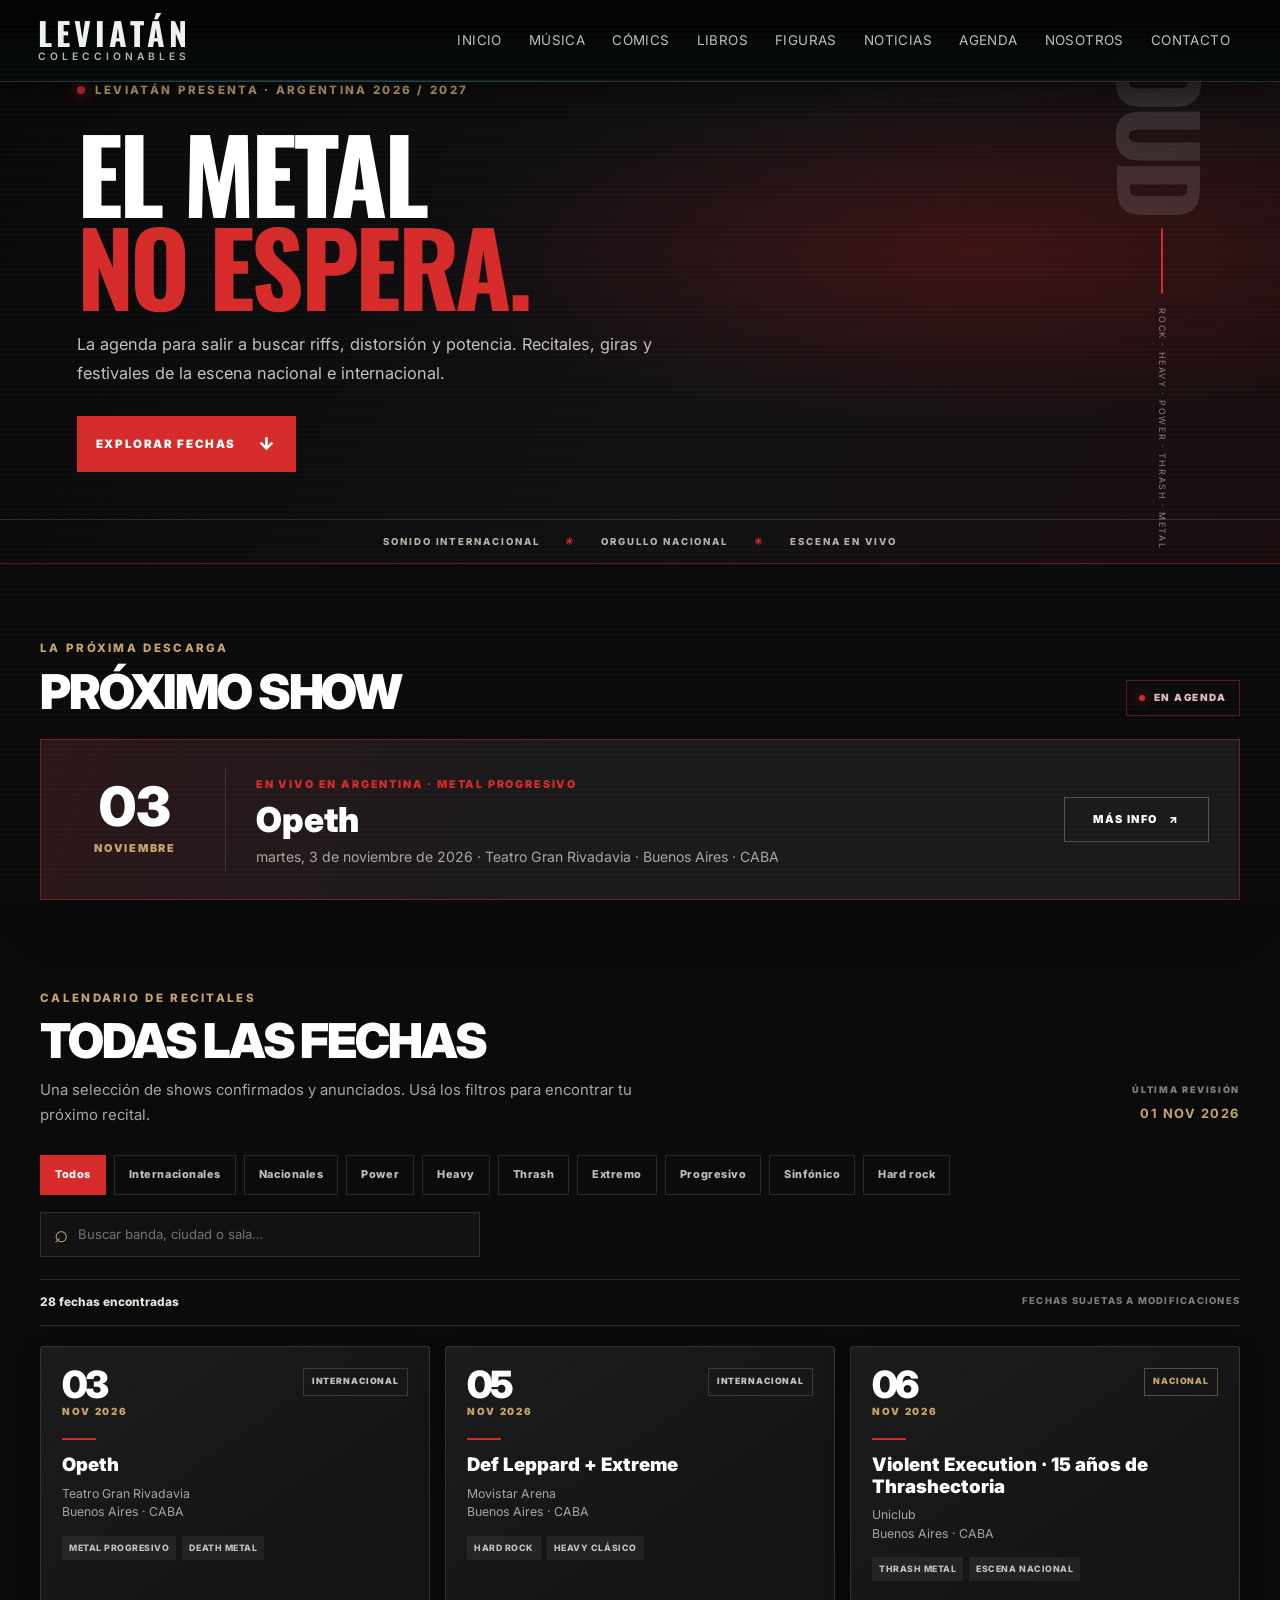
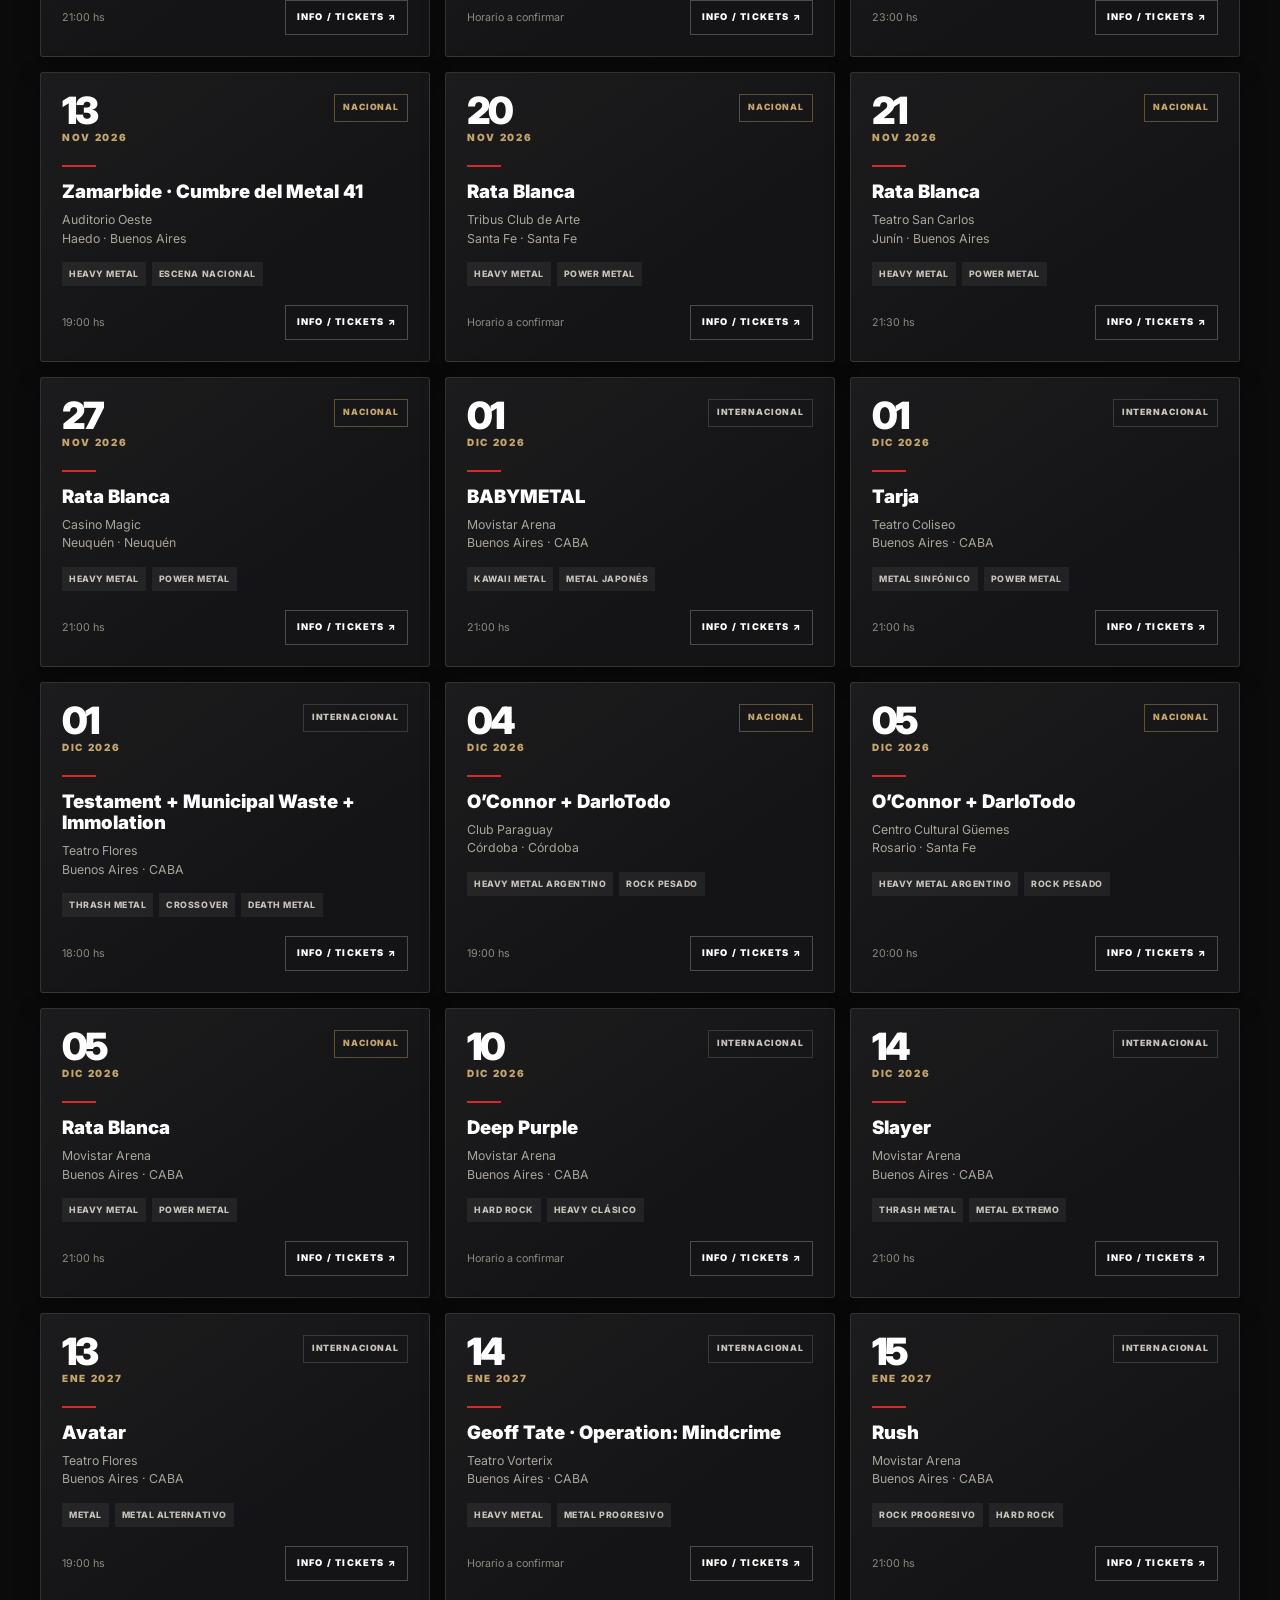
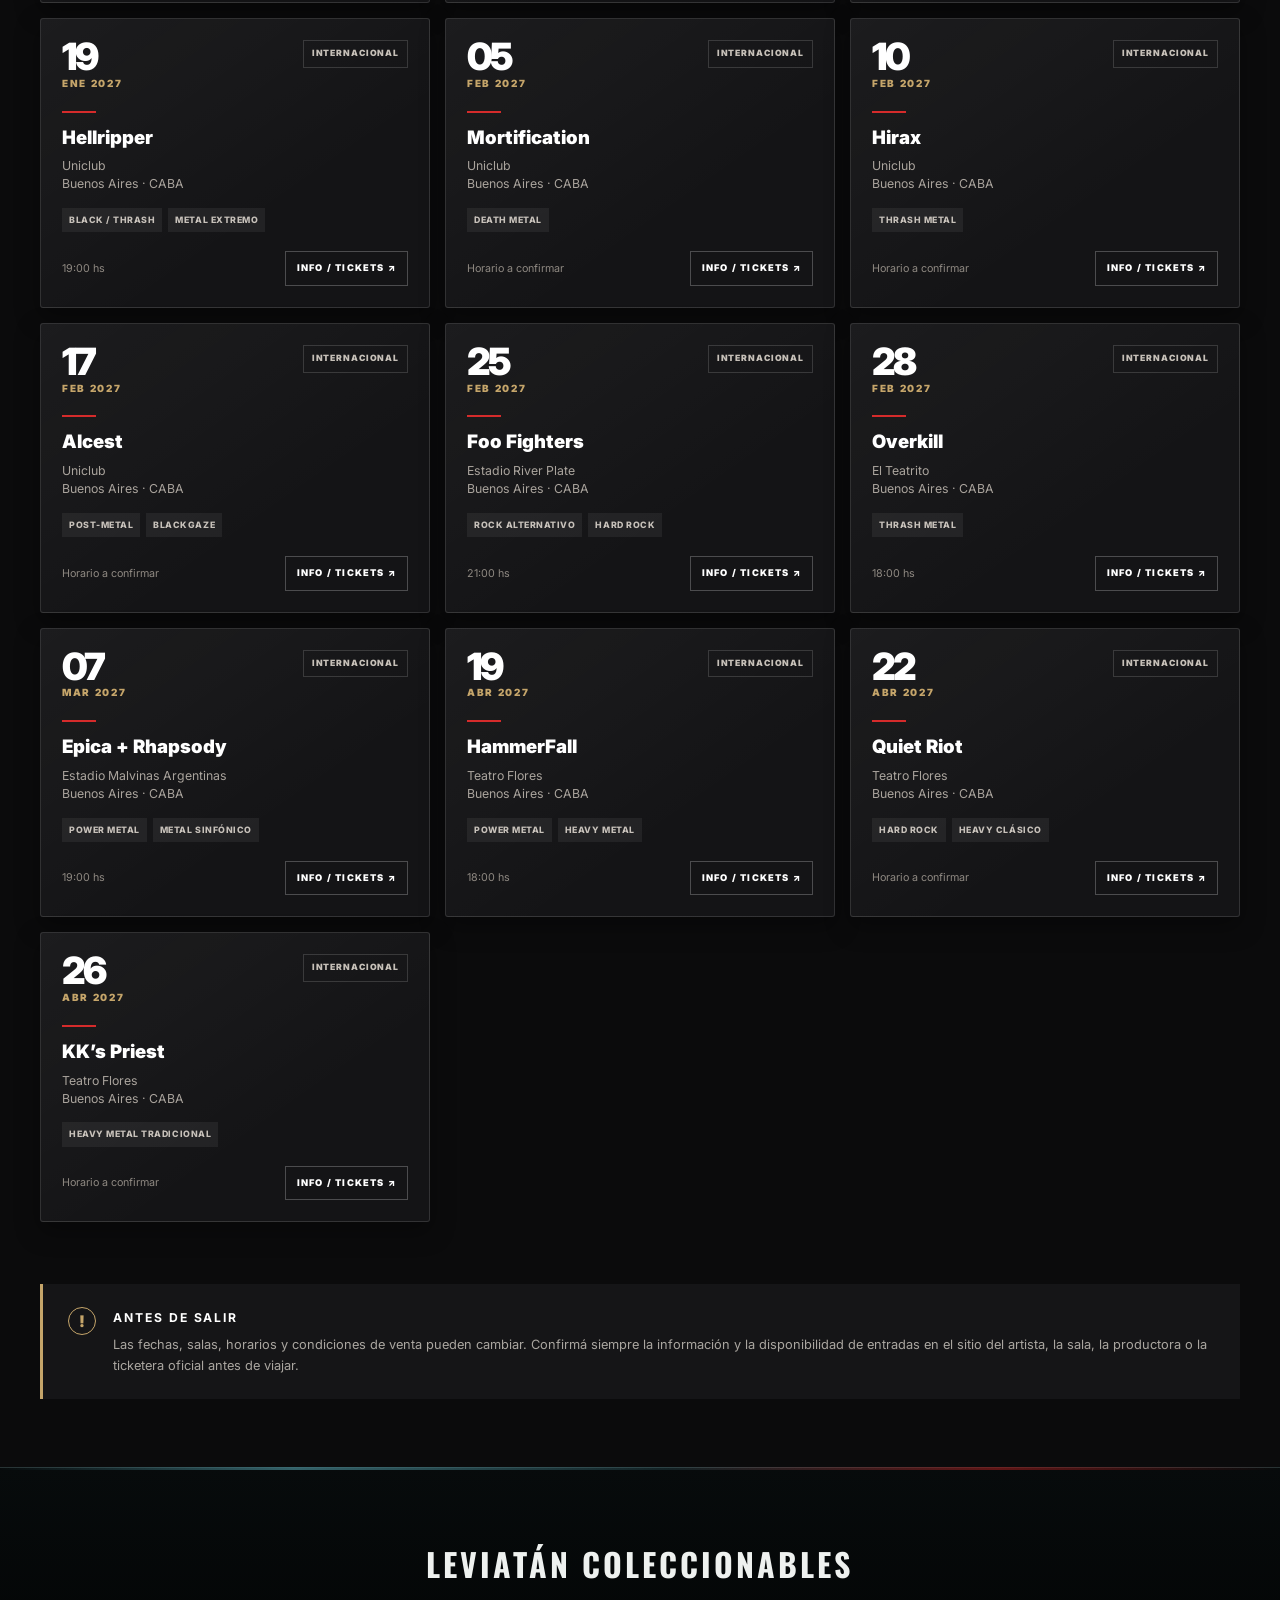
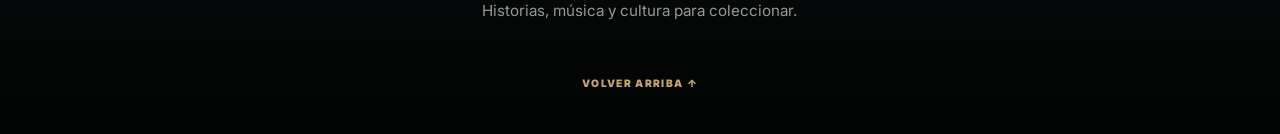
==== commit c72ebf57: "Update agenda.html" ====
--- a/agenda.html
+++ b/agenda.html
@@ -14,10 +14,13 @@
   <meta property="og:url" content="https://tiendaleviatan.com/agenda.html">
   <meta property="og:image" content="https://tiendaleviatan.com/img/fondo.png">
   <link rel="icon" href="img/favicon.ico">
+  <link rel="preconnect" href="https://fonts.googleapis.com">
+  <link rel="preconnect" href="https://fonts.gstatic.com" crossorigin>
+  <link href="https://fonts.googleapis.com/css2?family=Inter:wght@400;500;600;700;800;900&family=Oswald:wght@400;500;600;700&display=swap" rel="stylesheet">
   <link rel="stylesheet" href="css/estilos.css">
   <link rel="stylesheet" href="css/internas.css">
   <link rel="stylesheet" href="css/agenda.css">
-  <link rel="stylesheet" href="css/paginas-editoriales.css?v=3">
+  <link rel="stylesheet" href="css/paginas-editoriales.css?v=8">
 </head>
 <body>
 
@@ -135,7 +138,7 @@
   <footer class="footer">
     <div class="footer-content">
       <h2>LEVIATÁN COLECCIONABLES</h2>
-      <p>Historias, música y cultura para coleccionar.</p>
+      <p class="slogan">Historias, música y cultura para coleccionar.</p>
       <a href="#agenda-title" class="agenda-backtop">VOLVER ARRIBA ↑</a>
     </div>
   </footer>
--- a/css/paginas-editoriales.css
+++ b/css/paginas-editoriales.css
@@ -519,3 +519,416 @@
   .editorial-hero__cta,
   .editorial-present__actions a { transition: none; }
 }
+
+
+/* ==========================================================
+   IDENTIDAD COMPARTIDA: AGENDA / NOTICIAS / NOSOTROS
+   Marca tipográfica y escala única para los títulos principales.
+   ========================================================== */
+
+header .logo--text {
+  width: 155px;
+  min-width: 155px;
+  display: flex;
+  flex-direction: column;
+  align-items: flex-start;
+  justify-content: center;
+  gap: 0;
+  flex-shrink: 0;
+  text-decoration: none;
+}
+
+header .logo--text .logo__name {
+  display: block;
+  margin: 0;
+  color: var(--texto, #eef1ef);
+  font-family: "Oswald", Impact, sans-serif;
+  font-size: 2rem;
+  font-weight: 700;
+  letter-spacing: 4px;
+  line-height: .95;
+}
+
+header .logo--text .logo__descriptor {
+  display: block;
+  margin: 3px 0 0;
+  color: var(--metal, #aeb8b5);
+  font-family: "Inter", Arial, sans-serif;
+  font-size: .64rem;
+  font-weight: 600;
+  letter-spacing: 4px;
+  line-height: 1.15;
+}
+
+/* H1 principal: misma familia, tamaño, peso y ritmo en las tres secciones. */
+.agenda-hero__content h1,
+.editorial-hero__content h1 {
+  margin: 24px 0 18px;
+  max-width: 850px;
+  color: #fff;
+  font-family: "Oswald", "Arial Narrow", sans-serif;
+  font-size: clamp(3.2rem, 8vw, 7.25rem);
+  line-height: .91;
+  letter-spacing: -.035em;
+  font-weight: 700;
+  text-transform: uppercase;
+}
+
+.agenda-hero__content h1 em,
+.editorial-hero__content h1 em {
+  color: #d52b2b;
+  font-style: normal;
+}
+
+@media (max-width: 680px) {
+  .agenda-hero__content h1,
+  .editorial-hero__content h1 {
+    font-size: clamp(2.8rem, 12vw, 4.4rem);
+    line-height: .93;
+  }
+
+  header .logo--text {
+    width: 132px;
+    min-width: 132px;
+  }
+
+  header .logo--text .logo__name {
+    font-size: 1.7rem;
+    letter-spacing: 3px;
+  }
+
+  header .logo--text .logo__descriptor {
+    font-size: .54rem;
+    letter-spacing: 3px;
+  }
+}
+
+
+/* ==========================================================
+   SISTEMA ÚNICO DE HERO — AGENDA / NOTICIAS / NOSOTROS / CONTACTO
+   La hoja se carga después de agenda.css para que estas reglas
+   tengan prioridad y las páginas compartan la misma composición.
+   ========================================================== */
+
+.agenda-hero,
+.editorial-hero {
+  min-height: 490px;
+  padding: 76px max(6vw, calc((100vw - 1200px) / 2)) 91px;
+}
+
+.agenda-hero__content,
+.editorial-hero__content {
+  max-width: 790px;
+  position: relative;
+  z-index: 1;
+}
+
+.agenda-hero__content h1,
+.editorial-hero__content h1 {
+  margin: 24px 0 18px;
+  max-width: 850px;
+  color: #fff;
+  font-family: "Oswald", "Arial Narrow", sans-serif;
+  font-size: clamp(3.35rem, 8vw, 7.25rem);
+  line-height: .91;
+  letter-spacing: -.035em;
+  font-weight: 700;
+  text-transform: uppercase;
+}
+
+.agenda-hero__content h1 em,
+.editorial-hero__content h1 em {
+  color: #d52b2b;
+  font-style: normal;
+}
+
+.agenda-hero__content > p,
+.editorial-hero__content > p {
+  max-width: 590px;
+  margin: 0;
+  color: #c5c0ba;
+  font-size: 1.02rem;
+  line-height: 1.75;
+}
+
+.agenda-hero__cta,
+.editorial-hero__cta {
+  display: inline-flex;
+  align-items: center;
+  gap: 22px;
+  margin-top: 29px;
+  padding: 14px 19px;
+  background: #d52b2b;
+  color: #fff;
+  text-decoration: none;
+  font-size: .72rem;
+  font-weight: 900;
+  letter-spacing: .14em;
+  transition: transform .2s ease, background .2s ease;
+}
+
+.agenda-hero__cta:hover,
+.editorial-hero__cta:hover {
+  transform: translateY(-3px);
+  background: #ef3939;
+}
+
+.agenda-hero__cta span,
+.editorial-hero__cta span { font-size: 1.1rem; }
+
+.agenda-hero__side-word,
+.editorial-hero__side-word {
+  font-family: "Oswald", "Arial Narrow", sans-serif;
+  font-size: clamp(4rem, 8vw, 7.7rem);
+  font-weight: 700;
+  line-height: .8;
+  letter-spacing: -.06em;
+}
+
+.agenda-hero__side-small,
+.editorial-hero__side-small {
+  font-size: .55rem;
+  letter-spacing: .18em;
+}
+
+.agenda-hero__bottomline,
+.editorial-hero__bottomline {
+  display: flex;
+  justify-content: center;
+  flex-wrap: wrap;
+  gap: 26px;
+  width: 100%;
+  padding: 14px 20px;
+  border-top: 1px solid rgba(255,255,255,.12);
+  color: #b9b2aa;
+  font-size: .6rem;
+  font-weight: 800;
+  letter-spacing: .2em;
+}
+
+.agenda-hero__bottomline-mark,
+.editorial-hero__bottomline-mark { color: #d52b2b; }
+
+@media (max-width: 900px) {
+  .agenda-hero,
+  .editorial-hero { min-height: 455px; }
+
+  .agenda-hero__side,
+  .editorial-hero__side {
+    right: 3vw;
+    opacity: .65;
+  }
+}
+
+@media (max-width: 680px) {
+  .agenda-hero,
+  .editorial-hero {
+    min-height: 430px;
+    padding: 59px 25px 84px;
+  }
+
+  .agenda-hero__content h1,
+  .editorial-hero__content h1 {
+    font-size: clamp(3rem, 13vw, 5rem);
+    line-height: .93;
+  }
+
+  .agenda-hero__content > p,
+  .editorial-hero__content > p {
+    max-width: 96%;
+    font-size: .91rem;
+  }
+
+  .agenda-hero__side,
+  .editorial-hero__side { display: none; }
+
+  .agenda-hero__bottomline,
+  .editorial-hero__bottomline {
+    gap: 9px;
+    padding: 13px 12px;
+    font-size: .46rem;
+    letter-spacing: .09em;
+  }
+}
+
+/* ==========================================================
+   INICIO — mismo sistema editorial de Agenda, Noticias,
+   Nosotros y Contacto.
+   ========================================================== */
+.editorial-home-intro {
+  padding-top: 70px;
+}
+
+.home-feature {
+  display: grid;
+  grid-template-columns: minmax(230px, 330px) minmax(0, 1fr);
+  gap: 34px;
+  align-items: center;
+  margin: 0 auto 64px;
+  padding: 28px;
+  border: 1px solid rgba(213,43,43,.42);
+  background:
+    radial-gradient(ellipse at 8% 50%, rgba(174,28,31,.13), transparent 48%),
+    linear-gradient(120deg, rgba(255,255,255,.025), transparent 58%), #141416;
+}
+
+.home-feature__image {
+  display: block;
+  overflow: hidden;
+  border: 1px solid rgba(255,255,255,.13);
+  background: #09090a;
+}
+
+.home-feature__image img {
+  display: block;
+  width: 100%;
+  height: auto;
+  max-height: 410px;
+  object-fit: contain;
+  transition: transform .25s ease;
+}
+
+.home-feature__image:hover img { transform: scale(1.025); }
+
+.home-feature__copy { min-width: 0; }
+.home-feature__copy h2 {
+  margin: 10px 0 15px;
+  color: #fff;
+  font-family: "Oswald", "Arial Narrow", sans-serif;
+  font-size: clamp(1.9rem, 3.8vw, 3rem);
+  line-height: 1.04;
+  font-weight: 600;
+}
+.home-feature__copy p {
+  max-width: 650px;
+  margin: 0 0 14px;
+  color: #b7b1aa;
+  font-size: .9rem;
+  line-height: 1.8;
+}
+.home-feature__copy strong { color: #f3eee7; }
+.home-feature__link {
+  display: inline-flex;
+  align-items: center;
+  gap: 16px;
+  margin-top: 8px;
+  padding: 13px 16px;
+  background: #d52b2b;
+  color: #fff;
+  text-decoration: none;
+  font-size: .67rem;
+  font-weight: 900;
+  letter-spacing: .13em;
+  transition: background .2s ease, transform .2s ease;
+}
+.home-feature__link:hover { background: #ef3939; transform: translateY(-2px); }
+
+.home-collections {
+  padding-top: 12px;
+  padding-bottom: 70px;
+}
+.home-collections__grid {
+  display: grid;
+  grid-template-columns: repeat(3, minmax(0,1fr));
+  gap: 14px;
+  margin-top: 28px;
+}
+.home-collection-card {
+  position: relative;
+  display: flex;
+  min-height: 190px;
+  flex-direction: column;
+  align-items: flex-start;
+  justify-content: space-between;
+  gap: 20px;
+  padding: 23px 22px 20px;
+  overflow: hidden;
+  border: 1px solid rgba(255,255,255,.12);
+  background: linear-gradient(135deg, rgba(255,255,255,.035), transparent 62%), #141416;
+  color: #fff;
+  text-decoration: none;
+  transition: border-color .2s ease, transform .2s ease, background .2s ease;
+}
+.home-collection-card::before {
+  content: "";
+  position: absolute;
+  top: 0;
+  left: 0;
+  width: 3px;
+  height: 100%;
+  background: #d52b2b;
+  transform: scaleY(.35);
+  transform-origin: top;
+  transition: transform .2s ease;
+}
+.home-collection-card:hover {
+  transform: translateY(-3px);
+  border-color: rgba(213,43,43,.62);
+  background: linear-gradient(135deg, rgba(213,43,43,.1), transparent 62%), #171719;
+}
+.home-collection-card:hover::before { transform: scaleY(1); }
+.home-collection-card__number {
+  color: #c5a56a;
+  font-size: .62rem;
+  font-weight: 900;
+  letter-spacing: .16em;
+}
+.home-collection-card h3 {
+  margin: 0 0 7px;
+  color: #fff;
+  font-family: "Oswald", "Arial Narrow", sans-serif;
+  font-size: 1.65rem;
+  font-weight: 600;
+  letter-spacing: .02em;
+}
+.home-collection-card p {
+  max-width: 285px;
+  margin: 0;
+  color: #aaa6a0;
+  font-size: .8rem;
+  line-height: 1.65;
+}
+.home-collection-card__arrow {
+  position: absolute;
+  right: 19px;
+  bottom: 16px;
+  color: #d52b2b;
+  font-size: 1.25rem;
+}
+
+.home-story {
+  width: min(1120px, calc(100% - 48px));
+  margin: 0 auto 70px;
+}
+.home-story .editorial-present__inner { grid-template-columns: minmax(0,.9fr) minmax(0,1.1fr); }
+
+@media (max-width: 900px) {
+  .home-feature { grid-template-columns: minmax(200px, 280px) minmax(0,1fr); gap: 24px; }
+  .home-collections__grid { grid-template-columns: repeat(2, minmax(0,1fr)); }
+}
+
+@media (max-width: 680px) {
+  .editorial-home-intro { padding-top: 48px; }
+  .home-feature {
+    grid-template-columns: 1fr;
+    gap: 20px;
+    margin-bottom: 48px;
+    padding: 18px;
+  }
+  .home-feature__image { max-width: 360px; margin: 0 auto; }
+  .home-feature__image img { max-height: 430px; }
+  .home-feature__copy h2 { font-size: 1.85rem; }
+  .home-feature__copy p { font-size: .82rem; }
+  .home-collections { padding-bottom: 48px; }
+  .home-collections__grid { grid-template-columns: 1fr; gap: 10px; }
+  .home-collection-card { min-height: 150px; padding: 19px 18px; }
+  .home-story { width: min(100% - 32px, 1120px); margin-bottom: 48px; }
+  .home-story .editorial-present__inner { grid-template-columns: 1fr; }
+}
+
+@media (prefers-reduced-motion: reduce) {
+  .home-feature__image img,
+  .home-feature__link,
+  .home-collection-card,
+  .home-collection-card::before { transition: none; }
+}
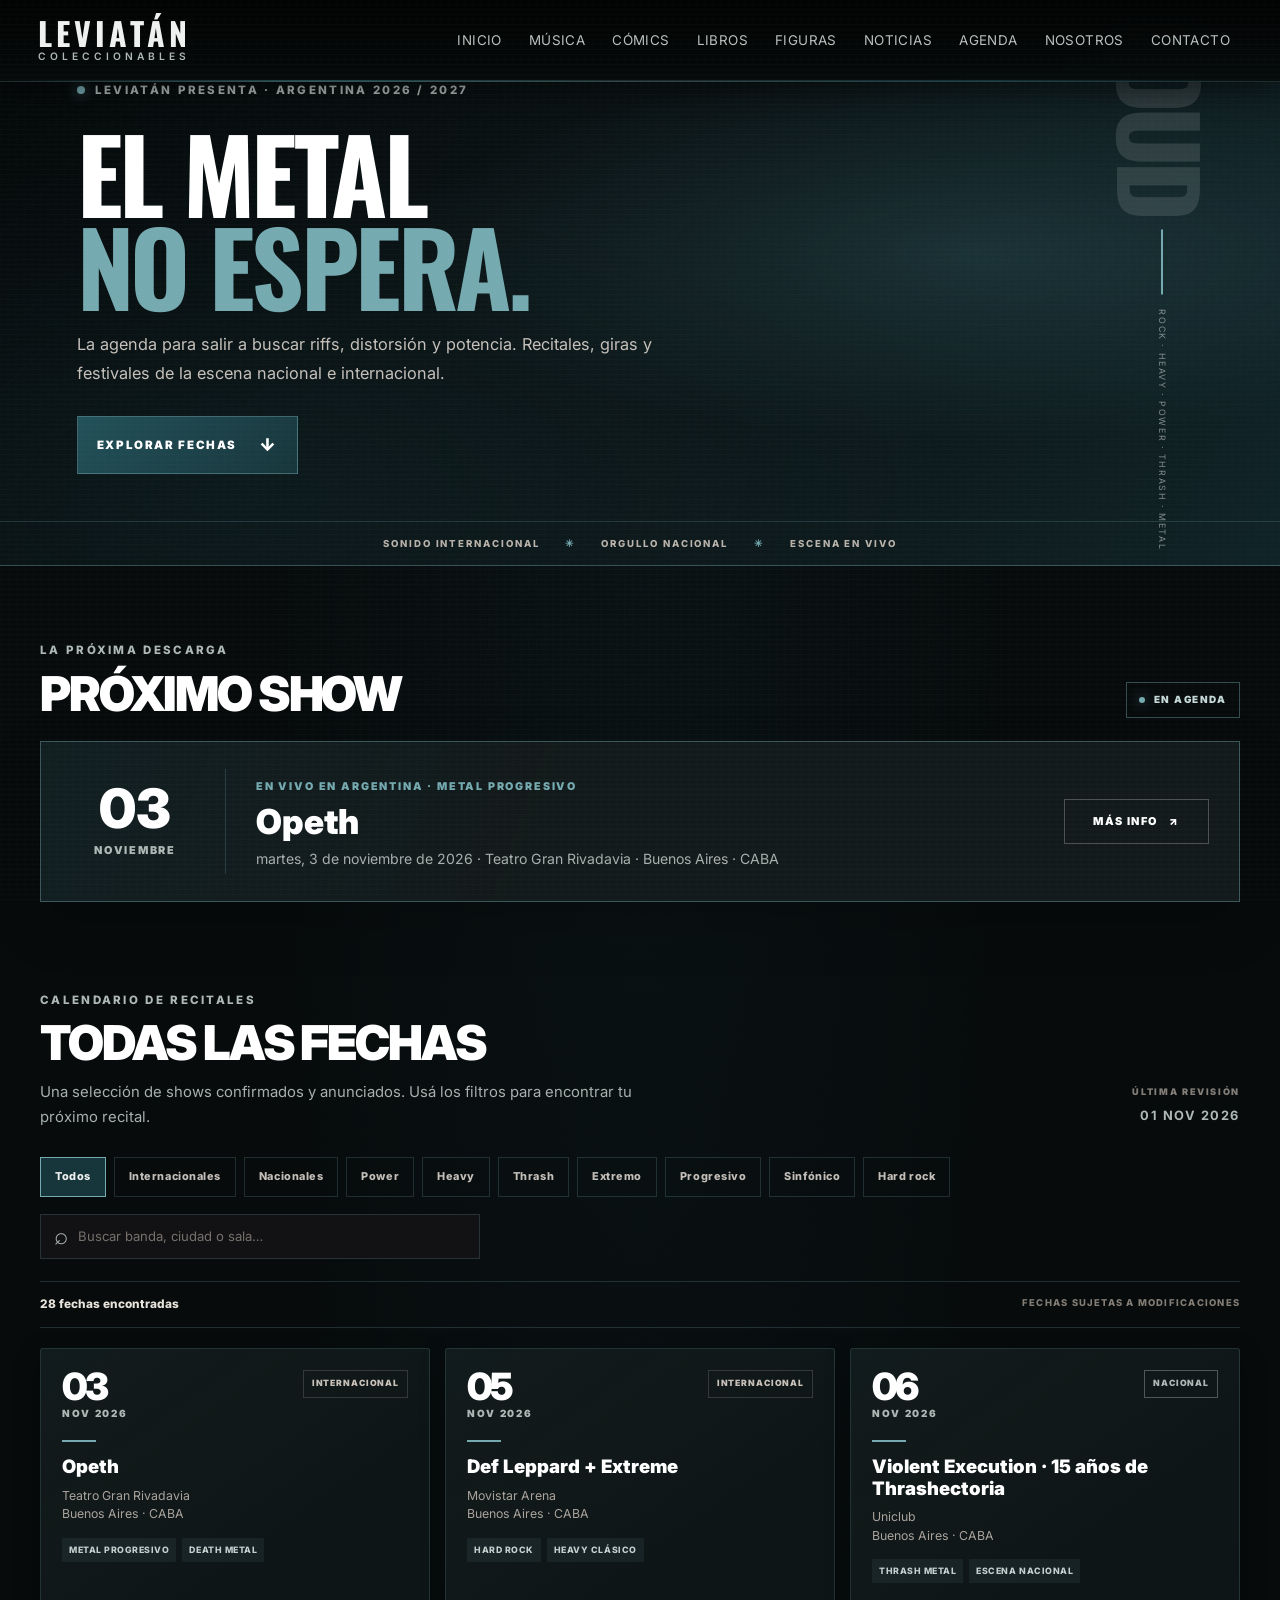
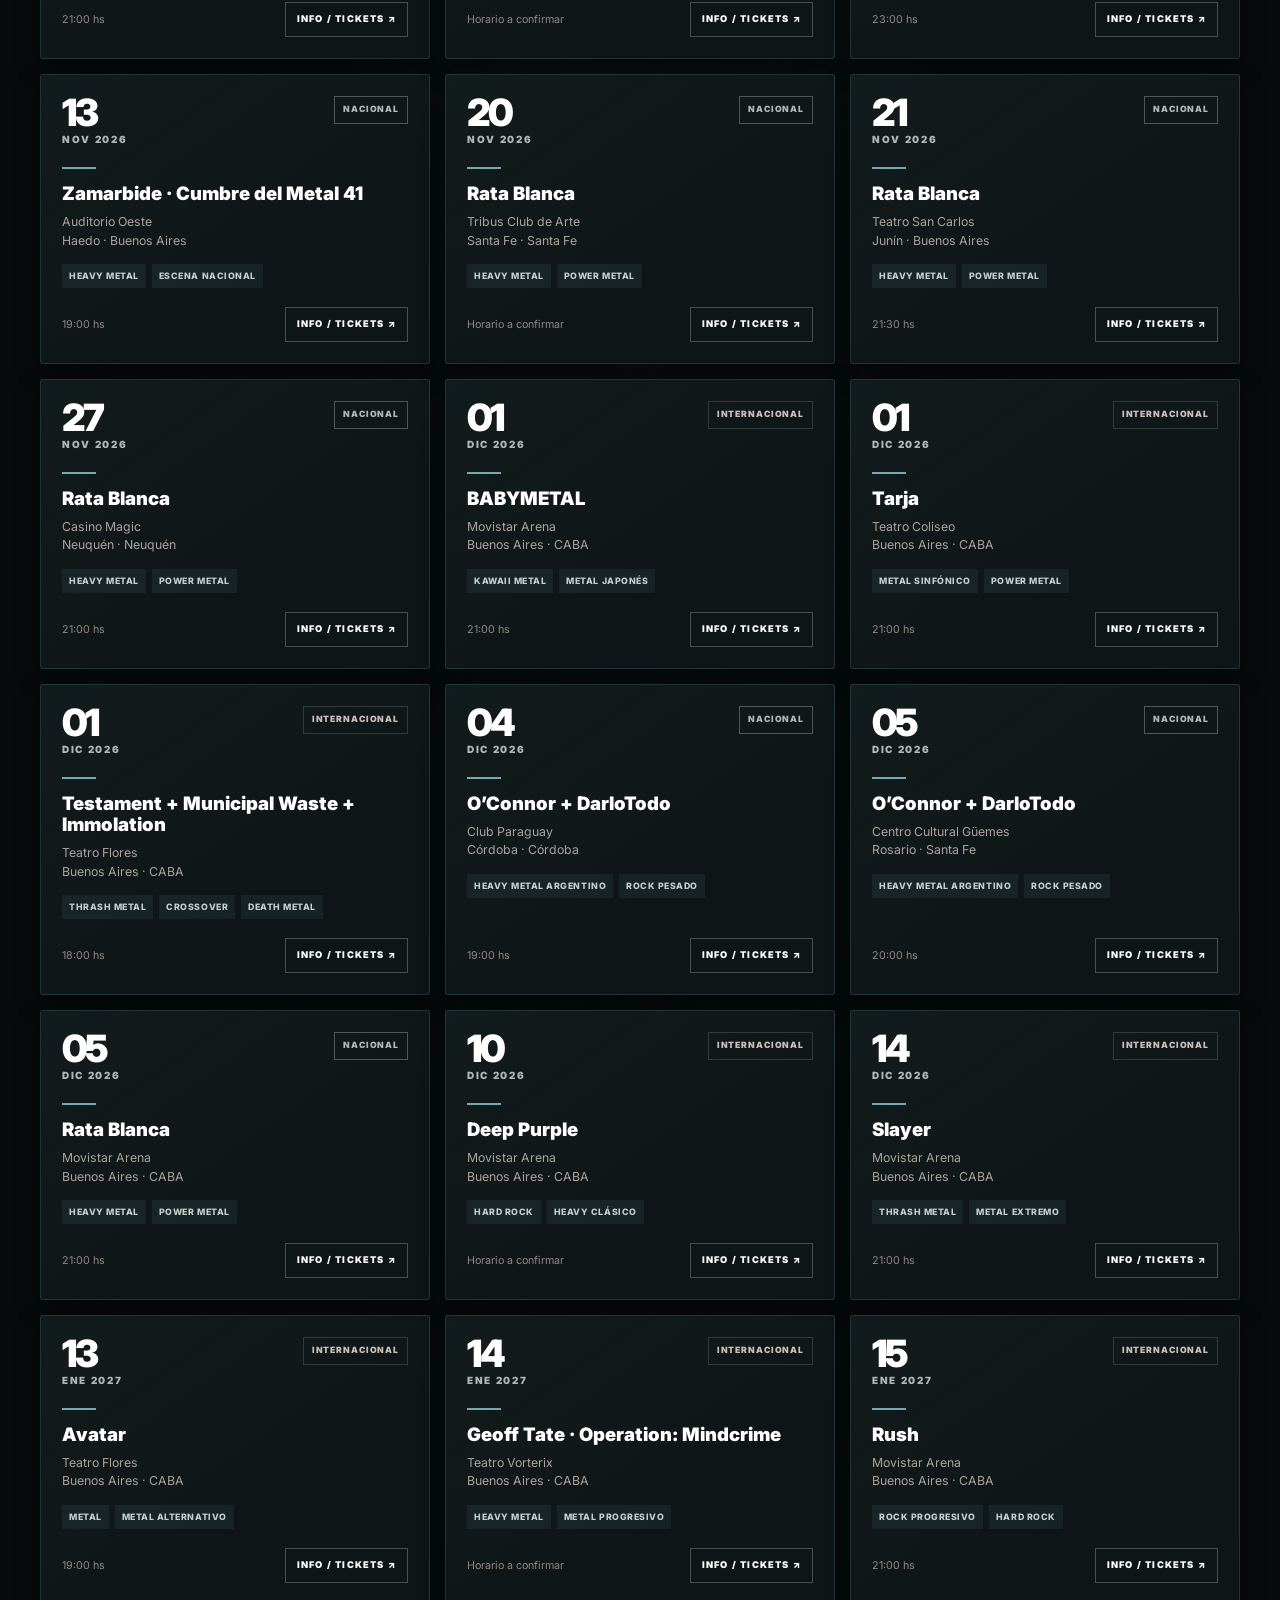
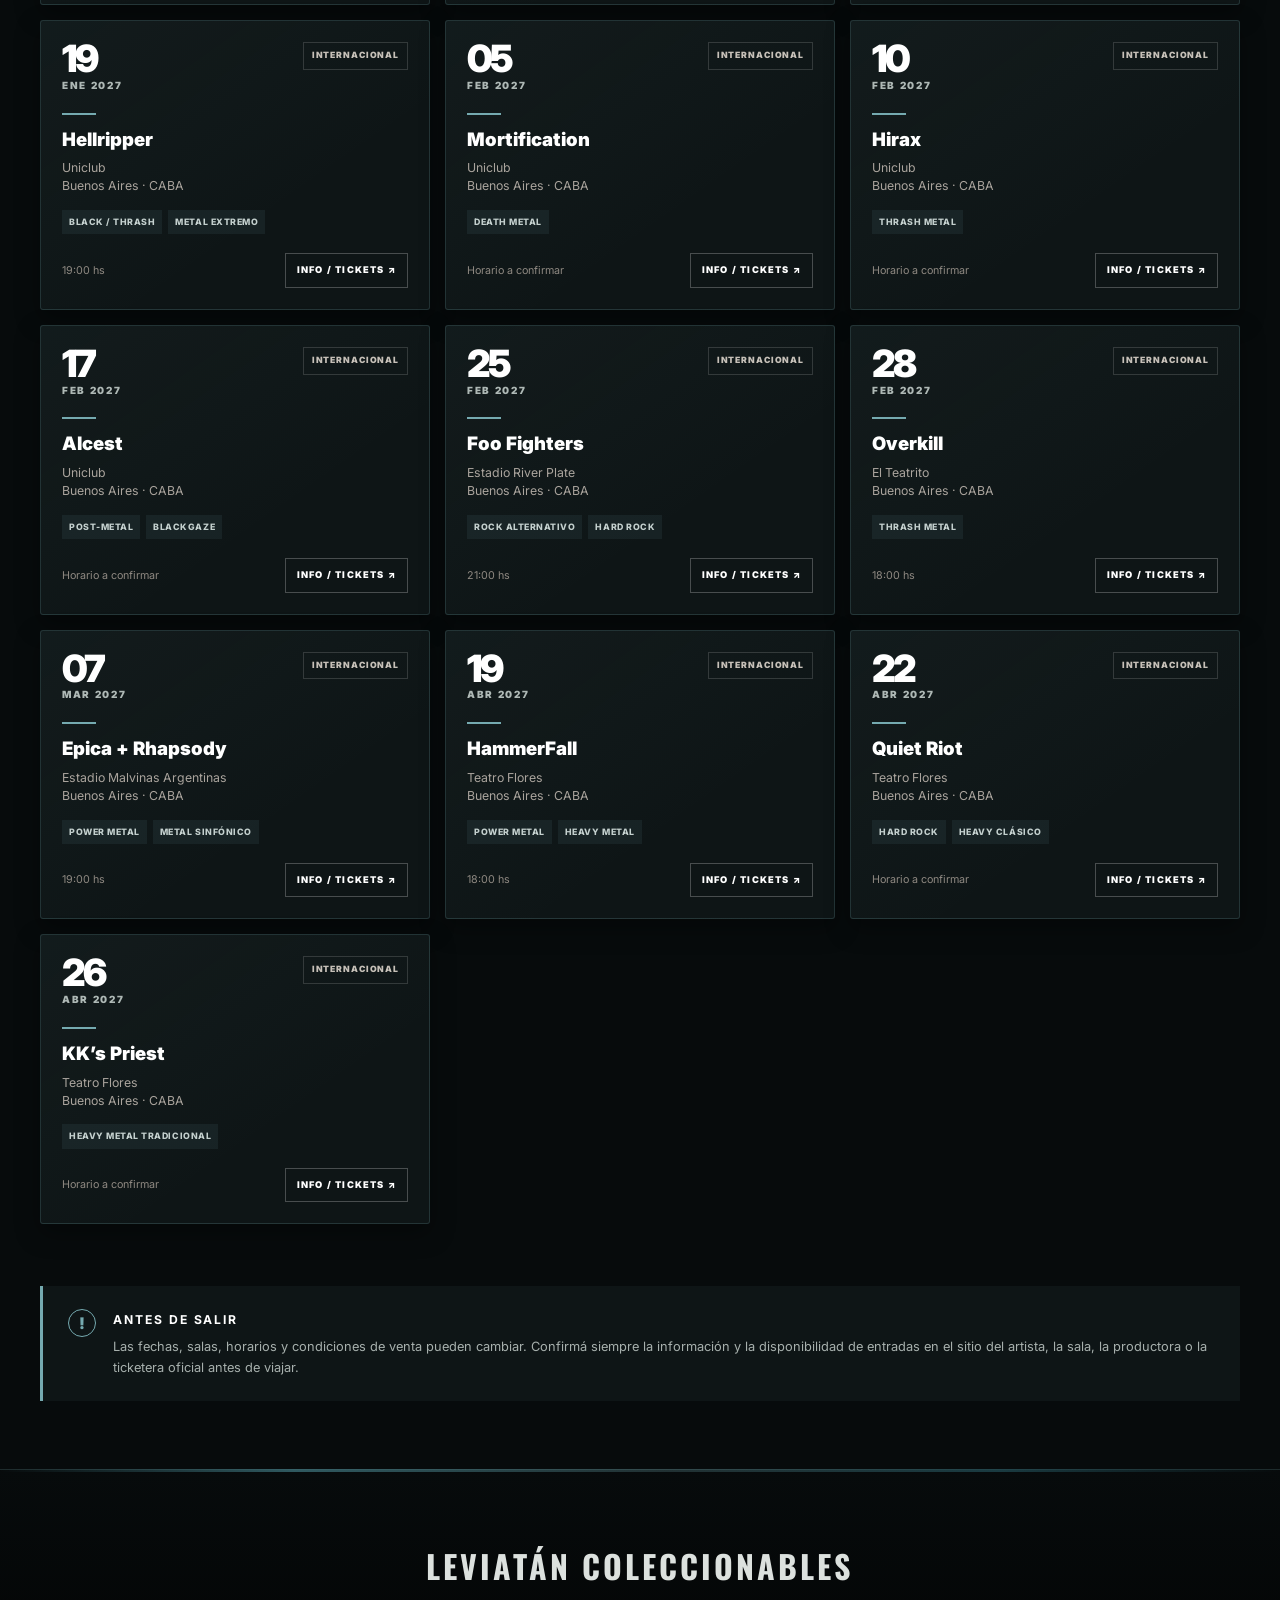
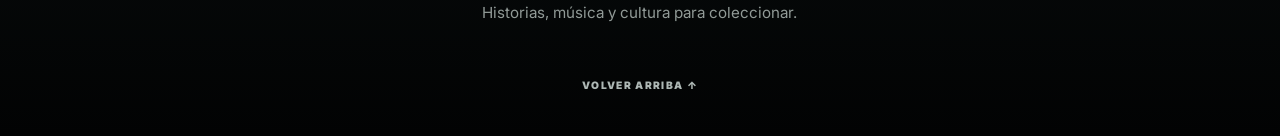
==== commit 86ef5b15: "Update agenda.html" ====
--- a/agenda.html
+++ b/agenda.html
@@ -1,148 +1,187 @@
 <!DOCTYPE html>
 <html lang="es">
 <head>
-  <meta charset="UTF-8">
-  <meta name="viewport" content="width=device-width, initial-scale=1.0">
+  <meta charset="UTF-8"><meta name="viewport" content="width=device-width, initial-scale=1.0">
   <title>Agenda Rock y Metal en Argentina | Leviatán Coleccionables</title>
   <meta name="description" content="Agenda de recitales y festivales de rock y metal en Argentina. Fechas nacionales e internacionales de heavy, power, thrash, metal extremo y más.">
-  <meta name="robots" content="index, follow">
-  <link rel="canonical" href="https://tiendaleviatan.com/agenda.html">
-  <meta property="og:type" content="website">
-  <meta property="og:site_name" content="Leviatán Coleccionables">
-  <meta property="og:title" content="Agenda Rock y Metal en Argentina | Leviatán">
-  <meta property="og:description" content="Recitales, giras y festivales de heavy, power, thrash y metal en Argentina.">
-  <meta property="og:url" content="https://tiendaleviatan.com/agenda.html">
-  <meta property="og:image" content="https://tiendaleviatan.com/img/fondo.png">
-  <link rel="icon" href="img/favicon.ico">
-  <link rel="preconnect" href="https://fonts.googleapis.com">
-  <link rel="preconnect" href="https://fonts.gstatic.com" crossorigin>
-  <link href="https://fonts.googleapis.com/css2?family=Inter:wght@400;500;600;700;800;900&family=Oswald:wght@400;500;600;700&display=swap" rel="stylesheet">
-  <link rel="stylesheet" href="css/estilos.css">
-  <link rel="stylesheet" href="css/internas.css">
-  <link rel="stylesheet" href="css/agenda.css">
-  <link rel="stylesheet" href="css/paginas-editoriales.css?v=8">
+  <meta name="robots" content="index, follow"><link rel="canonical" href="https://tiendaleviatan.com/agenda.html">
+  <meta property="og:type" content="website"><meta property="og:site_name" content="Leviatán Coleccionables"><meta property="og:title" content="Agenda Rock y Metal en Argentina | Leviatán"><meta property="og:description" content="Recitales, giras y festivales de heavy, power, thrash y metal en Argentina."><meta property="og:url" content="https://tiendaleviatan.com/agenda.html"><meta property="og:image" content="https://tiendaleviatan.com/img/fondo.png">
+  <link rel="icon" href="img/favicon.ico"><link rel="preconnect" href="https://fonts.googleapis.com"><link rel="preconnect" href="https://fonts.gstatic.com" crossorigin><link href="https://fonts.googleapis.com/css2?family=Inter:wght@400;500;600;700;800;900&family=Oswald:wght@400;500;600;700&display=swap" rel="stylesheet">
+  <link rel="stylesheet" href="css/estilos.css"><link rel="stylesheet" href="css/internas.css"><link rel="stylesheet" href="css/agenda.css"><link rel="stylesheet" href="css/paginas-editoriales.css?v=8">
+  <style id="leviatan-aquatic-theme">/* Leviatán — identidad acuática: negro, acero, plata, azul petróleo y cian. */
+:root {
+  --rojo: #23515a;
+  --rojo-hover: #3f7780;
+  --cian: #75aab0;
+  --ag-bg: #070b0c;
+  --ag-panel: #0e1516;
+  --ag-panel-2: #121b1c;
+  --ag-line: rgba(117,170,176,.22);
+  --ag-text: #eef1ef;
+  --ag-muted: #a7b0ad;
+  --ag-red: #75aab0;
+  --ag-red-dark: #17363b;
+  --ag-gold: #aeb8b5;
+  --ed-bg: #070b0c;
+  --ed-panel: #0e1516;
+  --ed-panel-2: #121b1c;
+  --ed-line: rgba(117,170,176,.22);
+  --ed-text: #eef1ef;
+  --ed-muted: #a7b0ad;
+  --ed-red: #75aab0;
+  --ed-red-dark: #17363b;
+  --ed-gold: #aeb8b5;
+}
+
+body {
+  background:
+    radial-gradient(ellipse at 15% 0%, rgba(63,119,128,.12), transparent 34%),
+    radial-gradient(ellipse at 88% 25%, rgba(35,81,90,.10), transparent 38%),
+    #020303;
+}
+::selection { background: #3f7780; color: #fff; }
+header { border-bottom-color: rgba(117,170,176,.24); }
+header::after {
+  background: linear-gradient(90deg, transparent, rgba(63,119,128,.72) 24%, rgba(117,170,176,.25) 50%, rgba(35,81,90,.68) 78%, transparent);
+  opacity: .8;
+}
+nav a::before { background: #75aab0; }
+nav a:hover { border-color: rgba(117,170,176,.25); background: rgba(28,55,59,.42); }
+
+.editorial-main,
+.agenda-main {
+  background:
+    radial-gradient(ellipse at 50% 0%, rgba(35,81,90,.12), transparent 42%),
+    #070b0c;
+  color: #eef1ef;
+}
+.editorial-hero,
+.agenda-hero {
+  background:
+    radial-gradient(ellipse at 76% 45%, rgba(63,119,128,.26), transparent 42%),
+    radial-gradient(ellipse at 18% 88%, rgba(23,54,59,.28), transparent 48%),
+    linear-gradient(115deg, #05090a 0%, #0c1517 57%, #102327 100%);
+  border-bottom: 1px solid rgba(117,170,176,.42);
+}
+.editorial-hero__texture,
+.agenda-hero__texture {
+  opacity: .2;
+  background-image: repeating-linear-gradient(135deg, transparent 0 17px, rgba(174,184,181,.075) 18px, transparent 19px 37px);
+}
+.editorial-eyebrow,
+.editorial-kicker,
+.agenda-eyebrow,
+.agenda-kicker { color: #aeb8b5; }
+.editorial-eyebrow__dot,
+.agenda-eyebrow__dot,
+.agenda-live-label span {
+  background: #75aab0;
+  box-shadow: 0 0 13px rgba(117,170,176,.72);
+}
+.editorial-hero h1 em,
+.agenda-hero h1 em,
+.editorial-present h2 em { color: #75aab0; }
+.editorial-hero__cta,
+.agenda-hero__cta {
+  background: linear-gradient(135deg, #23515a, #17363b);
+  border: 1px solid rgba(117,170,176,.42);
+}
+.editorial-hero__cta:hover,
+.agenda-hero__cta:hover { background: #3f7780; }
+.editorial-hero__side-line,
+.agenda-hero__side-line { background: #75aab0; }
+.editorial-hero__bottomline,
+.agenda-hero__bottomline { border-top-color: rgba(117,170,176,.22); }
+.editorial-hero__bottomline-mark,
+.agenda-hero__bottomline-mark { color: #75aab0; }
+
+/* Noticias y Nosotros */
+.editorial-section-heading h2,
+.editorial-timeline__content h3,
+.editorial-present h2,
+.editorial-news-feature__body h2,
+.editorial-news-archive-card__body h2 { color: #dce1de; }
+.editorial-archive-mark strong,
+.editorial-news-feature__date small,
+.editorial-news-subblocks .editorial-card-kicker { color: #aeb8b5; }
+.editorial-timeline::before { background: linear-gradient(#75aab0, rgba(174,184,181,.22)); }
+.editorial-timeline__item { border-color: rgba(117,170,176,.20); background: linear-gradient(120deg, rgba(117,170,176,.035), transparent 42%), #0e1516; }
+.editorial-timeline__stamp > span { border-color: rgba(117,170,176,.65); background: #0e1516; }
+.editorial-timeline__stamp strong { color: #aeb8b5; }
+.editorial-card-kicker { color: #75aab0; }
+.editorial-timeline__item--today { border-color: rgba(117,170,176,.48); background: linear-gradient(110deg, rgba(63,119,128,.15), rgba(255,255,255,.018) 48%), #0e1516; }
+.editorial-timeline__item--today .editorial-timeline__stamp > span { background: #17363b; }
+.editorial-present {
+  border-color: rgba(117,170,176,.4);
+  background: radial-gradient(ellipse at 15% 50%, rgba(35,81,90,.23), transparent 45%), linear-gradient(110deg, rgba(255,255,255,.025), transparent 58%), #0e1516;
+}
+.editorial-present__actions a { border-color: rgba(174,184,181,.26); color: #dce1de; }
+.editorial-present__actions a:hover { border-color: #75aab0; background: #17363b; }
+.editorial-news-feature {
+  border-color: rgba(117,170,176,.42);
+  background: linear-gradient(110deg, rgba(35,81,90,.16), rgba(255,255,255,.018) 43%), #0e1516;
+}
+.editorial-news-feature__meta,
+.editorial-news-archive-card__header { border-color: rgba(117,170,176,.2); }
+.editorial-status-tag { border-color: rgba(117,170,176,.48); color: #c5d9d8; }
+.editorial-status-tag--muted { border-color: rgba(174,184,181,.34); color: #aeb8b5; }
+.editorial-news-confirmation { border-color: rgba(117,170,176,.32); color: #c5d9d8; }
+.editorial-news-confirmation__dot { background: #75aab0; box-shadow: 0 0 10px rgba(117,170,176,.55); }
+.editorial-news-archive-card { border-color: rgba(117,170,176,.2); background: linear-gradient(145deg, rgba(117,170,176,.035), transparent 65%), #0e1516; }
+.editorial-news-subblocks > div { border-top-color: #75aab0; background: #121b1c; }
+.editorial-backtop { color: #aeb8b5; }
+.editorial-backtop:hover { color: #75aab0; }
+
+/* Agenda: filtros, tarjetas, etiquetas y aviso */
+.agenda-live-label { border-color: rgba(117,170,176,.42); color: #c5d9d8; }
+.agenda-next__card {
+  border-color: rgba(117,170,176,.42);
+  background: linear-gradient(110deg, rgba(35,81,90,.17), rgba(255,255,255,.02) 42%), #0e1516;
+}
+.agenda-next__date span,
+.agenda-update strong,
+.agenda-card__month,
+.agenda-search__icon { color: #aeb8b5; }
+.agenda-next__info small { color: #75aab0; }
+.agenda-next__action:hover,
+.agenda-ticket:hover { border-color: #75aab0; background: #17363b; }
+.agenda-filter:hover { border-color: rgba(117,170,176,.65); }
+.agenda-filter.is-active { border-color: #75aab0; background: #17363b; color: #eef1ef; }
+.agenda-card { border-color: rgba(117,170,176,.2); background: linear-gradient(145deg, rgba(117,170,176,.045), transparent 65%), #0e1516; }
+.agenda-card:hover { border-color: rgba(117,170,176,.65); background-color: #121b1c; }
+.agenda-card__rule { background: #75aab0; }
+.agenda-card__type--nacional { border-color: rgba(174,184,181,.4); color: #aeb8b5; }
+.agenda-tag { background: rgba(117,170,176,.09); color: #c4d0ce; }
+.agenda-empty { border-color: rgba(117,170,176,.28); }
+.agenda-empty button { background: #23515a; }
+.agenda-empty button:hover { background: #3f7780; }
+.agenda-note { border-left-color: #75aab0; background: #0e1516; }
+.agenda-note__symbol { border-color: #75aab0; color: #75aab0; }
+.agenda-backtop { color: #aeb8b5; }
+.agenda-backtop:hover { color: #75aab0; }
+
+.footer { border-top-color: rgba(117,170,176,.24); }
+.footer::before { background: linear-gradient(90deg, transparent, rgba(63,119,128,.72) 23%, rgba(117,170,176,.24) 52%, rgba(35,81,90,.68) 78%, transparent); }
+.footer h2 { color: #dce1de; }
+.footer a:hover { color: #75aab0; }
+
+@media (prefers-reduced-motion: reduce) {
+  *, *::before, *::after { scroll-behavior: auto !important; transition-duration: .01ms !important; animation-duration: .01ms !important; }
+}
+</style>
 </head>
 <body>
-
-  <header>
-<a class="logo logo--text" href="index.html" aria-label="Leviatán Coleccionables - Inicio">
-      <span class="logo__name">LEVIATÁN</span>
-      <span class="logo__descriptor">COLECCIONABLES</span>
-    </a>
-    <nav aria-label="Navegación principal">
-      <a href="index.html">Inicio</a>
-      <a href="musica.html">Música</a>
-      <a href="comics.html">Cómics</a>
-      <a href="libros.html">Libros</a>
-      <a href="figuras.html">Figuras</a>
-      <a href="noticias.html">Noticias</a>
-      <a href="agenda.html" aria-current="page">Agenda</a>
-      <a href="nosotros.html">Nosotros</a>
-      <a href="contacto.html">Contacto</a>
-    </nav>
-  </header>
-
-  <main class="agenda-main">
-    <section class="agenda-hero" aria-labelledby="agenda-title">
-      <div class="agenda-hero__texture" aria-hidden="true"></div>
-      <div class="agenda-hero__content">
-        <span class="agenda-eyebrow"><span class="agenda-eyebrow__dot"></span> Leviatán presenta · Argentina 2026 / 2027</span>
-        <h1 id="agenda-title">EL METAL<br><em>NO ESPERA.</em></h1>
-        <p>La agenda para salir a buscar riffs, distorsión y potencia. Recitales, giras y festivales de la escena nacional e internacional.</p>
-        <a class="agenda-hero__cta" href="#fechas">EXPLORAR FECHAS <span aria-hidden="true">↓</span></a>
-      </div>
-      <div class="agenda-hero__side" aria-hidden="true">
-        <span class="agenda-hero__side-word">LOUD</span>
-        <span class="agenda-hero__side-line"></span>
-        <span class="agenda-hero__side-small">ROCK · HEAVY · POWER · THRASH · METAL</span>
-      </div>
-      <div class="agenda-hero__bottomline">
-        <span>SONIDO INTERNACIONAL</span>
-        <span class="agenda-hero__bottomline-mark">✳</span>
-        <span>ORGULLO NACIONAL</span>
-        <span class="agenda-hero__bottomline-mark">✳</span>
-        <span>ESCENA EN VIVO</span>
-      </div>
-    </section>
-
-    <section class="agenda-wrap agenda-next" aria-labelledby="proximo-title">
-      <div class="agenda-section-heading">
-        <div>
-          <span class="agenda-kicker">La próxima descarga</span>
-          <h2 id="proximo-title">PRÓXIMO SHOW</h2>
-        </div>
-        <span class="agenda-live-label"><span></span> EN AGENDA</span>
-      </div>
-      <div id="next-event" class="agenda-next__card">
-        <p class="agenda-loading">Cargando próxima fecha…</p>
-      </div>
-    </section>
-
-    <section class="agenda-wrap agenda-listing" id="fechas" aria-labelledby="fechas-title">
-      <div class="agenda-section-heading agenda-section-heading--listing">
-        <div>
-          <span class="agenda-kicker">Calendario de recitales</span>
-          <h2 id="fechas-title">TODAS LAS FECHAS</h2>
-          <p class="agenda-intro">Una selección de shows confirmados y anunciados. Usá los filtros para encontrar tu próximo recital.</p>
-        </div>
-        <div class="agenda-update">
-          <span class="agenda-update__label">ÚLTIMA REVISIÓN</span>
-          <strong>01 NOV 2026</strong>
-        </div>
-      </div>
-
-      <div class="agenda-tools">
-        <div class="agenda-filters" role="group" aria-label="Filtrar eventos">
-          <button class="agenda-filter is-active" type="button" data-filter="todos" aria-pressed="true">Todos</button>
-          <button class="agenda-filter" type="button" data-filter="internacional" aria-pressed="false">Internacionales</button>
-          <button class="agenda-filter" type="button" data-filter="nacional" aria-pressed="false">Nacionales</button>
-          <button class="agenda-filter" type="button" data-filter="power" aria-pressed="false">Power</button>
-          <button class="agenda-filter" type="button" data-filter="heavy" aria-pressed="false">Heavy</button>
-          <button class="agenda-filter" type="button" data-filter="thrash" aria-pressed="false">Thrash</button>
-          <button class="agenda-filter" type="button" data-filter="extremo" aria-pressed="false">Extremo</button>
-          <button class="agenda-filter" type="button" data-filter="progresivo" aria-pressed="false">Progresivo</button>
-          <button class="agenda-filter" type="button" data-filter="sinfonico" aria-pressed="false">Sinfónico</button>
-          <button class="agenda-filter" type="button" data-filter="hardrock" aria-pressed="false">Hard rock</button>
-        </div>
-        <label class="agenda-search">
-          <span class="agenda-search__icon" aria-hidden="true">⌕</span>
-          <span class="sr-only">Buscar por banda, ciudad o sala</span>
-          <input id="agenda-search" type="search" placeholder="Buscar banda, ciudad o sala…" autocomplete="off">
-        </label>
-      </div>
-
-      <div class="agenda-results-bar">
-        <p id="agenda-count" aria-live="polite">Preparando agenda…</p>
-        <span>FECHAS SUJETAS A MODIFICACIONES</span>
-      </div>
-
-      <div id="agenda-events" class="agenda-grid" aria-live="polite">
-        <p class="agenda-loading">Cargando recitales…</p>
-      </div>
-      <div id="agenda-empty" class="agenda-empty" hidden>
-        <strong>No encontramos fechas con esos filtros.</strong>
-        <span>Probá con otro género, banda o ciudad.</span>
-        <button type="button" id="agenda-reset">VER TODA LA AGENDA</button>
-      </div>
-    </section>
-
-    <section class="agenda-note" aria-label="Información importante">
-      <div class="agenda-note__symbol" aria-hidden="true">!</div>
-      <div>
-        <h2>ANTES DE SALIR</h2>
-        <p>Las fechas, salas, horarios y condiciones de venta pueden cambiar. Confirmá siempre la información y la disponibilidad de entradas en el sitio del artista, la sala, la productora o la ticketera oficial antes de viajar.</p>
-      </div>
-    </section>
-  </main>
-
-  <footer class="footer">
-    <div class="footer-content">
-      <h2>LEVIATÁN COLECCIONABLES</h2>
-      <p class="slogan">Historias, música y cultura para coleccionar.</p>
-      <a href="#agenda-title" class="agenda-backtop">VOLVER ARRIBA ↑</a>
-    </div>
-  </footer>
-
-  <script src="js/agenda.js" defer></script>
-</body>
-</html>
+<header><a class="logo logo--text" href="index.html" aria-label="Leviatán Coleccionables - Inicio"><span class="logo__name">LEVIATÁN</span><span class="logo__descriptor">COLECCIONABLES</span></a>
+<nav aria-label="Navegación principal"><a href="index.html">Inicio</a><a href="musica.html">Música</a><a href="comics.html">Cómics</a><a href="libros.html">Libros</a><a href="figuras.html">Figuras</a><a href="noticias.html">Noticias</a><a href="agenda.html" aria-current="page">Agenda</a><a href="nosotros.html">Nosotros</a><a href="contacto.html">Contacto</a></nav></header>
+<main class="agenda-main">
+  <section class="agenda-hero" aria-labelledby="agenda-title"><div class="agenda-hero__texture" aria-hidden="true"></div><div class="agenda-hero__content"><span class="agenda-eyebrow"><span class="agenda-eyebrow__dot"></span> Leviatán presenta · Argentina 2026 / 2027</span><h1 id="agenda-title">EL METAL<br><em>NO ESPERA.</em></h1><p>La agenda para salir a buscar riffs, distorsión y potencia. Recitales, giras y festivales de la escena nacional e internacional.</p><a class="agenda-hero__cta" href="#fechas">EXPLORAR FECHAS <span aria-hidden="true">↓</span></a></div><div class="agenda-hero__side" aria-hidden="true"><span class="agenda-hero__side-word">LOUD</span><span class="agenda-hero__side-line"></span><span class="agenda-hero__side-small">ROCK · HEAVY · POWER · THRASH · METAL</span></div><div class="agenda-hero__bottomline"><span>SONIDO INTERNACIONAL</span><span class="agenda-hero__bottomline-mark">✳</span><span>ORGULLO NACIONAL</span><span class="agenda-hero__bottomline-mark">✳</span><span>ESCENA EN VIVO</span></div></section>
+  <section class="agenda-wrap agenda-next" aria-labelledby="proximo-title"><div class="agenda-section-heading"><div><span class="agenda-kicker">La próxima descarga</span><h2 id="proximo-title">PRÓXIMO SHOW</h2></div><span class="agenda-live-label"><span></span> EN AGENDA</span></div><div id="next-event" class="agenda-next__card"><p class="agenda-loading">Cargando próxima fecha…</p></div></section>
+  <section class="agenda-wrap agenda-listing" id="fechas" aria-labelledby="fechas-title"><div class="agenda-section-heading agenda-section-heading--listing"><div><span class="agenda-kicker">Calendario de recitales</span><h2 id="fechas-title">TODAS LAS FECHAS</h2><p class="agenda-intro">Una selección de shows confirmados y anunciados. Usá los filtros para encontrar tu próximo recital.</p></div><div class="agenda-update"><span class="agenda-update__label">ÚLTIMA REVISIÓN</span><strong>01 NOV 2026</strong></div></div>
+    <div class="agenda-tools"><div class="agenda-filters" role="group" aria-label="Filtrar eventos"><button class="agenda-filter is-active" type="button" data-filter="todos" aria-pressed="true">Todos</button><button class="agenda-filter" type="button" data-filter="internacional" aria-pressed="false">Internacionales</button><button class="agenda-filter" type="button" data-filter="nacional" aria-pressed="false">Nacionales</button><button class="agenda-filter" type="button" data-filter="power" aria-pressed="false">Power</button><button class="agenda-filter" type="button" data-filter="heavy" aria-pressed="false">Heavy</button><button class="agenda-filter" type="button" data-filter="thrash" aria-pressed="false">Thrash</button><button class="agenda-filter" type="button" data-filter="extremo" aria-pressed="false">Extremo</button><button class="agenda-filter" type="button" data-filter="progresivo" aria-pressed="false">Progresivo</button><button class="agenda-filter" type="button" data-filter="sinfonico" aria-pressed="false">Sinfónico</button><button class="agenda-filter" type="button" data-filter="hardrock" aria-pressed="false">Hard rock</button></div><label class="agenda-search"><span class="agenda-search__icon" aria-hidden="true">⌕</span><span class="sr-only">Buscar por banda, ciudad o sala</span><input id="agenda-search" type="search" placeholder="Buscar banda, ciudad o sala…" autocomplete="off"></label></div>
+    <div class="agenda-results-bar"><p id="agenda-count" aria-live="polite">Preparando agenda…</p><span>FECHAS SUJETAS A MODIFICACIONES</span></div><div id="agenda-events" class="agenda-grid" aria-live="polite"><p class="agenda-loading">Cargando recitales…</p></div><div id="agenda-empty" class="agenda-empty" hidden><strong>No encontramos fechas con esos filtros.</strong><span>Probá con otro género, banda o ciudad.</span><button type="button" id="agenda-reset">VER TODA LA AGENDA</button></div>
+  </section>
+  <section class="agenda-note" aria-label="Información importante"><div class="agenda-note__symbol" aria-hidden="true">!</div><div><h2>ANTES DE SALIR</h2><p>Las fechas, salas, horarios y condiciones de venta pueden cambiar. Confirmá siempre la información y la disponibilidad de entradas en el sitio del artista, la sala, la productora o la ticketera oficial antes de viajar.</p></div></section>
+</main>
+<footer class="footer"><div class="footer-content"><h2>LEVIATÁN COLECCIONABLES</h2><p class="slogan">Historias, música y cultura para coleccionar.</p><a href="#agenda-title" class="agenda-backtop">VOLVER ARRIBA ↑</a></div></footer>
+<script src="js/agenda.js" defer></script>
+</body></html>
--- a/css/paginas-editoriales.css
+++ b/css/paginas-editoriales.css
@@ -932,3 +932,133 @@
   .home-collection-card,
   .home-collection-card::before { transition: none; }
 }
+
+/* CONTACTO — tarjetas de canales */
+.editorial-main--contact .editorial-contact {
+  padding-top: 72px;
+}
+
+.editorial-main--contact .editorial-contact__grid {
+  display: grid;
+  grid-template-columns: repeat(3, minmax(0, 1fr));
+  gap: 16px;
+}
+
+.editorial-main--contact .editorial-contact-card {
+  position: relative;
+  display: flex;
+  flex-direction: column;
+  min-height: 258px;
+  padding: 25px 24px 22px;
+  overflow: hidden;
+  border: 1px solid rgba(255,255,255,.12);
+  background: #141416;
+  color: #f3f0e9;
+  text-decoration: none;
+  transition: .2s ease;
+}
+
+.editorial-main--contact .editorial-contact-card:hover {
+  transform: translateY(-4px);
+  border-color: rgba(213,43,43,.65);
+  background: #1b1b1e;
+}
+
+.editorial-main--contact .editorial-contact-card__number {
+  color: #c5a56a;
+  font-size: .66rem;
+  font-weight: 900;
+  letter-spacing: .18em;
+}
+
+.editorial-main--contact .editorial-contact-card__icon {
+  position: absolute;
+  top: 18px;
+  right: 20px;
+  display: grid;
+  width: 42px;
+  height: 42px;
+  place-items: center;
+  border: 1px solid rgba(213,43,43,.65);
+  border-radius: 50%;
+  color: #fff;
+  font-weight: 900;
+}
+
+.editorial-main--contact .editorial-contact-card h3 {
+  margin: 32px 0 9px;
+  color: #fff;
+  font-family: "Oswald", sans-serif;
+  font-size: 1.55rem;
+}
+
+.editorial-main--contact .editorial-contact-card p {
+  flex: 1;
+  margin: 0;
+  color: #aaa6a0;
+  font-size: .84rem;
+  line-height: 1.75;
+}
+
+.editorial-main--contact .editorial-contact-card__action {
+  display: flex;
+  justify-content: space-between;
+  gap: 12px;
+  margin-top: 22px;
+  padding-top: 15px;
+  border-top: 1px solid rgba(255,255,255,.12);
+  color: #dfc48f;
+  font-size: .62rem;
+  font-weight: 900;
+  letter-spacing: .08em;
+  overflow-wrap: anywhere;
+}
+
+.editorial-main--contact .editorial-contact-card__action > span {
+  color: #d52b2b;
+  font-size: 1rem;
+}
+
+.editorial-main--contact .editorial-contact__note {
+  display: grid;
+  grid-template-columns: 34px 1fr;
+  gap: 14px;
+  margin-top: 20px;
+  padding: 19px 22px;
+  border: 1px solid rgba(255,255,255,.12);
+  border-left: 3px solid #d52b2b;
+  background: #111113;
+}
+
+.editorial-main--contact .editorial-contact__note-mark {
+  display: grid;
+  width: 28px;
+  height: 28px;
+  place-items: center;
+  border: 1px solid #c5a56a;
+  border-radius: 50%;
+  color: #c5a56a;
+}
+
+.editorial-main--contact .editorial-contact__note p {
+  margin: 0;
+  color: #aaa6a0;
+  font-size: .82rem;
+  line-height: 1.75;
+}
+
+@media (max-width: 900px) {
+  .editorial-main--contact .editorial-contact__grid {
+    grid-template-columns: repeat(2, 1fr);
+  }
+}
+
+@media (max-width: 680px) {
+  .editorial-main--contact .editorial-contact {
+    padding-top: 52px;
+  }
+
+  .editorial-main--contact .editorial-contact__grid {
+    grid-template-columns: 1fr;
+  }
+}
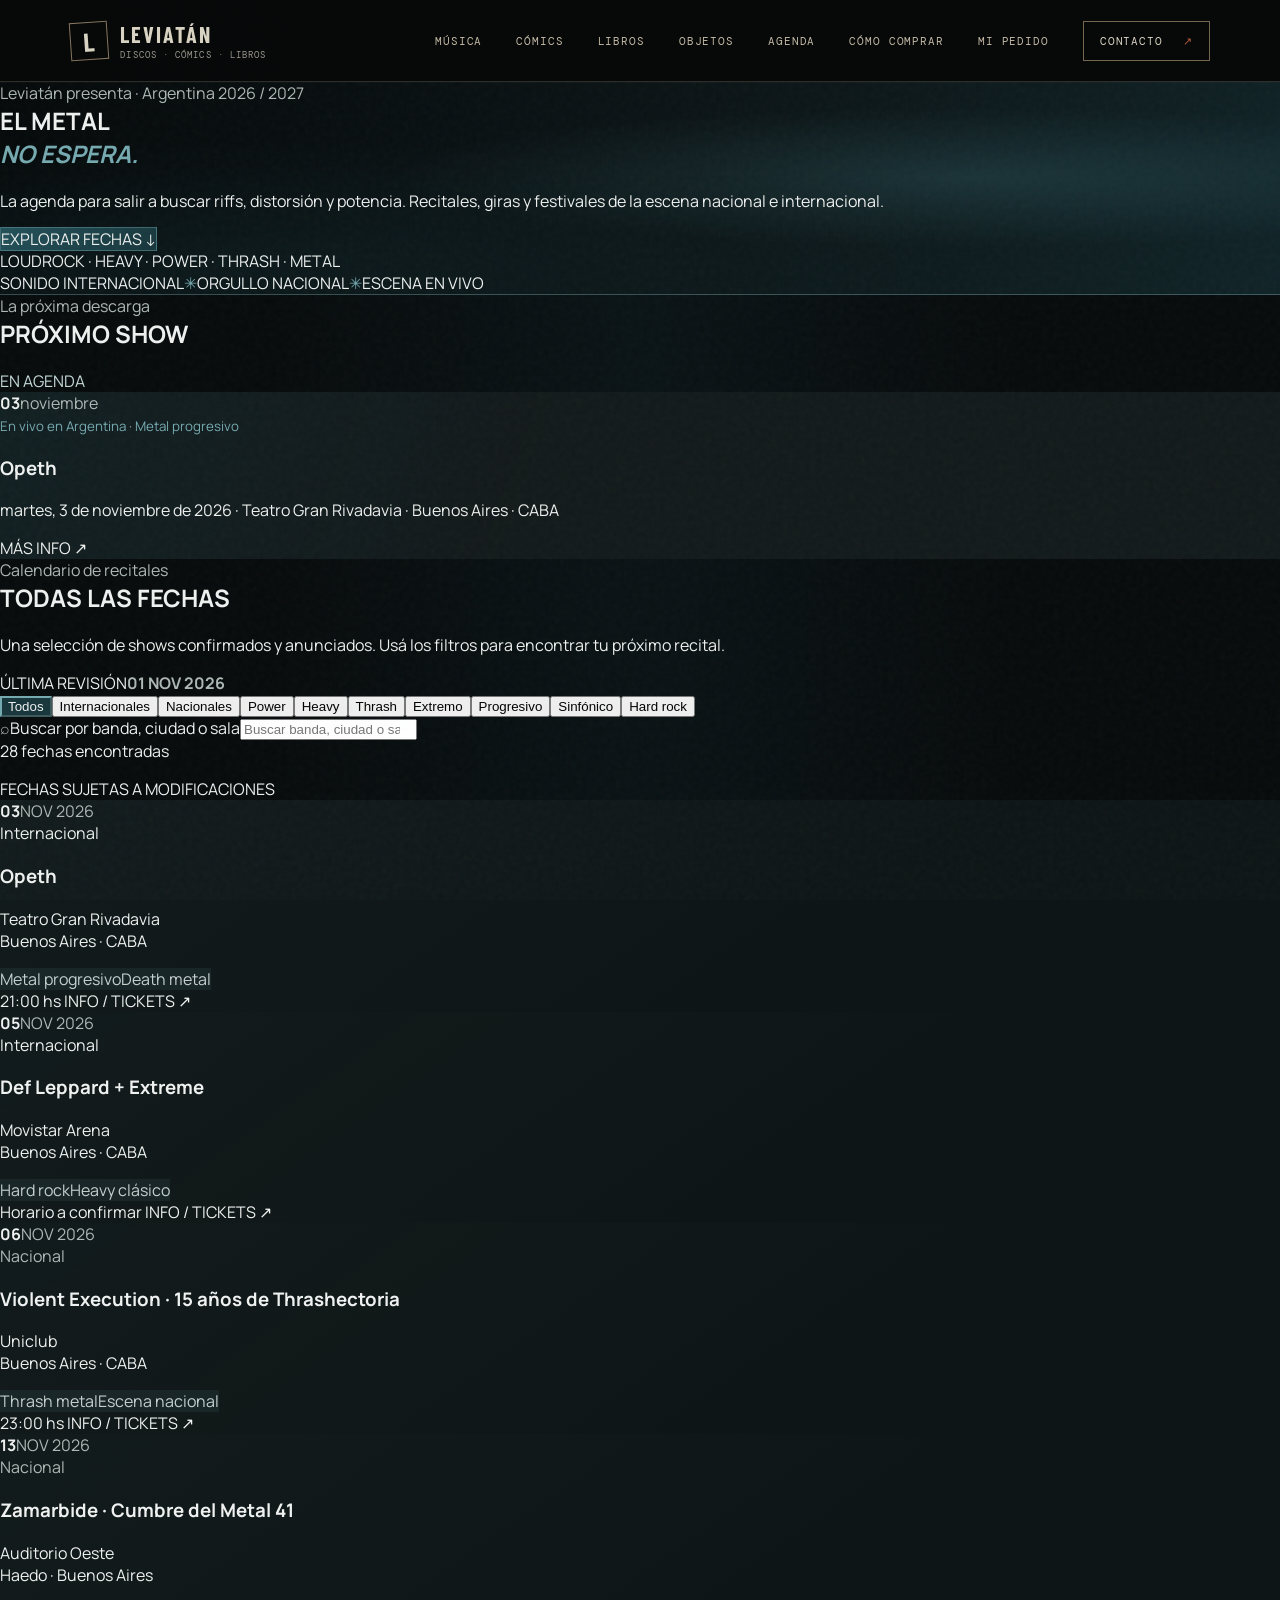
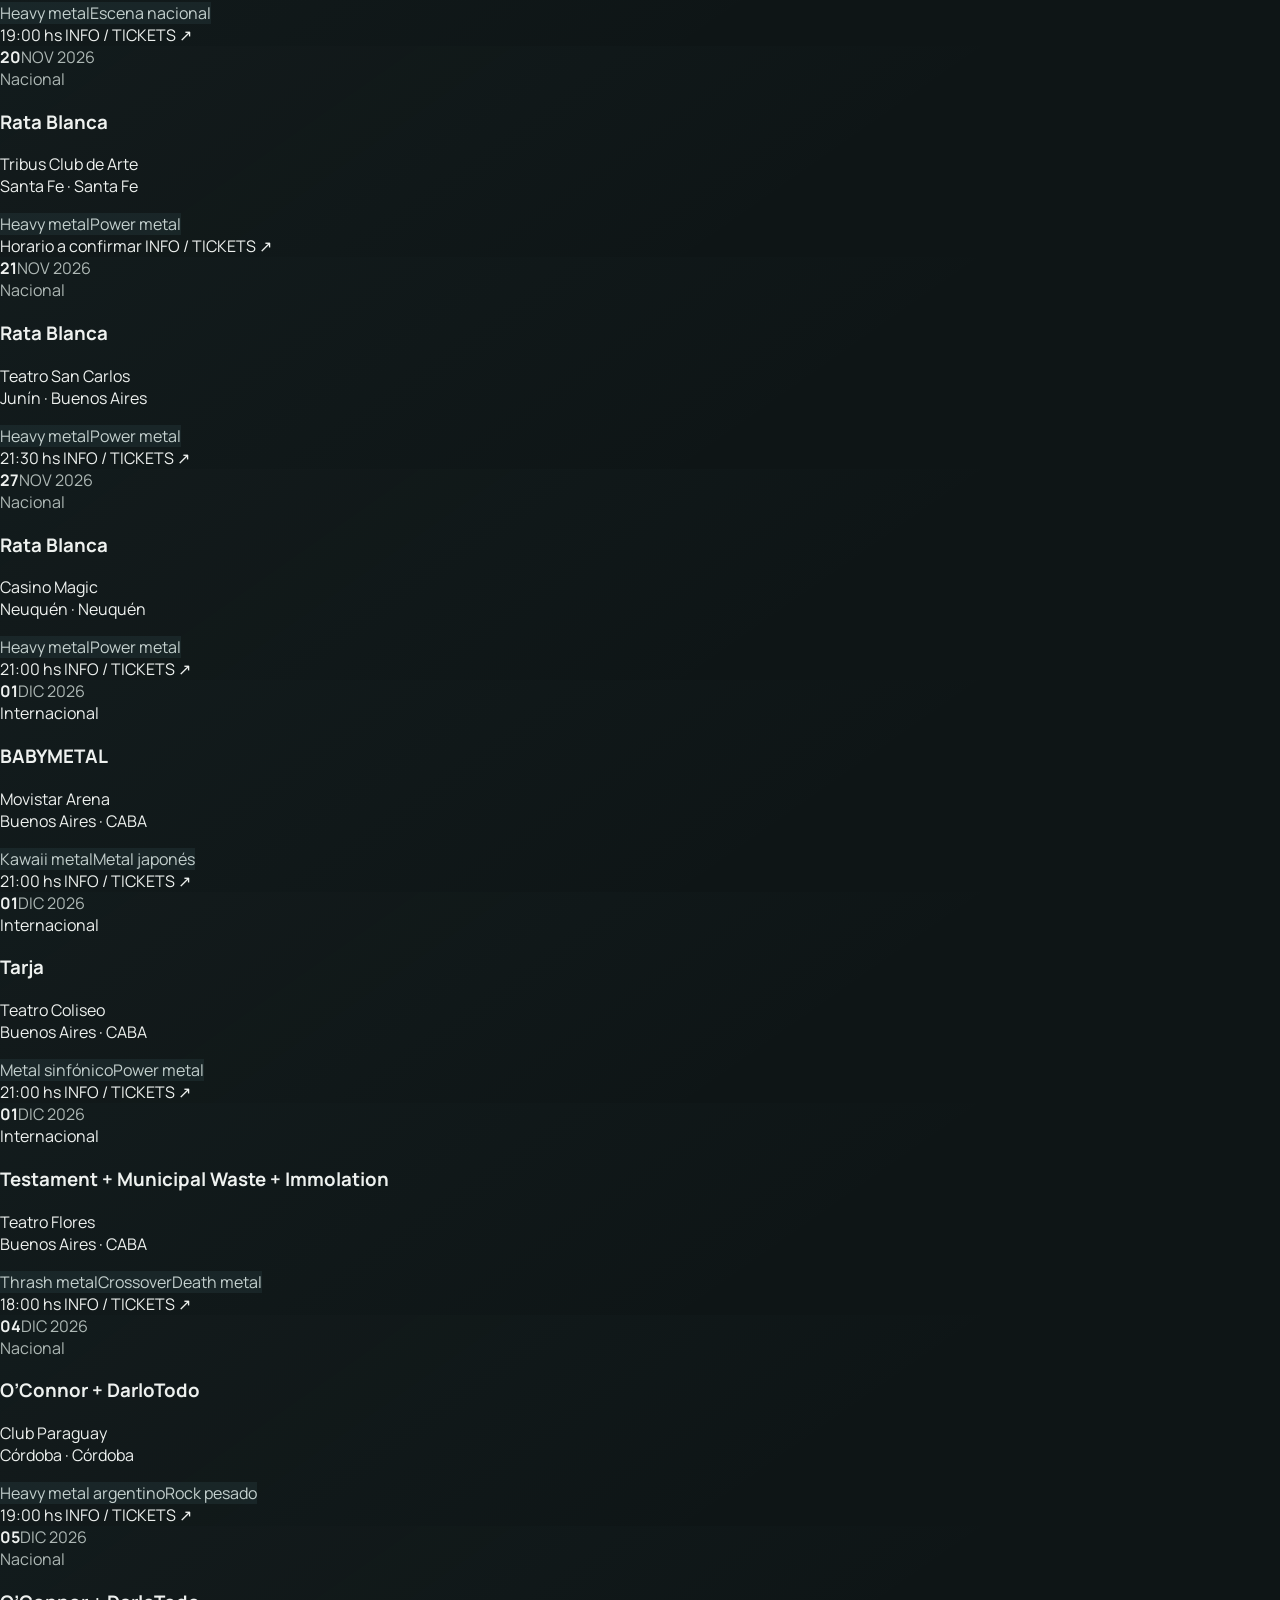
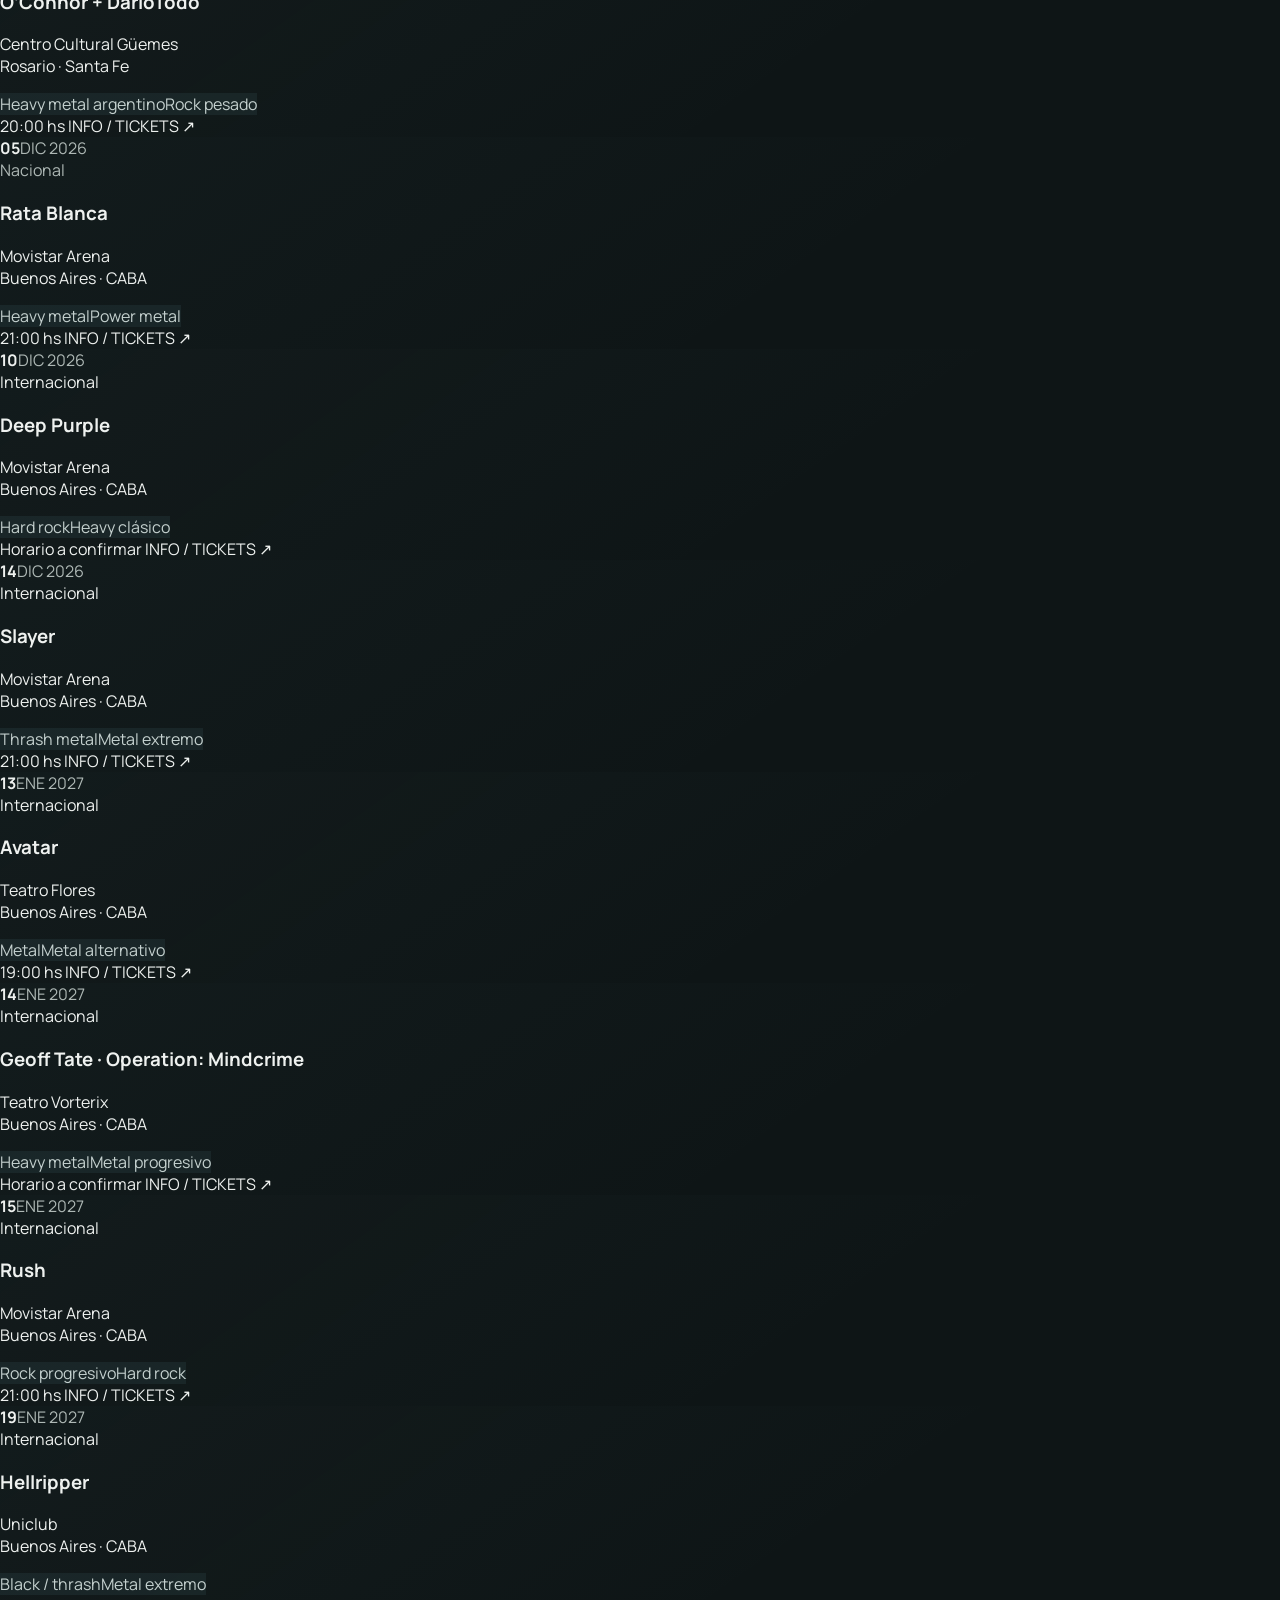
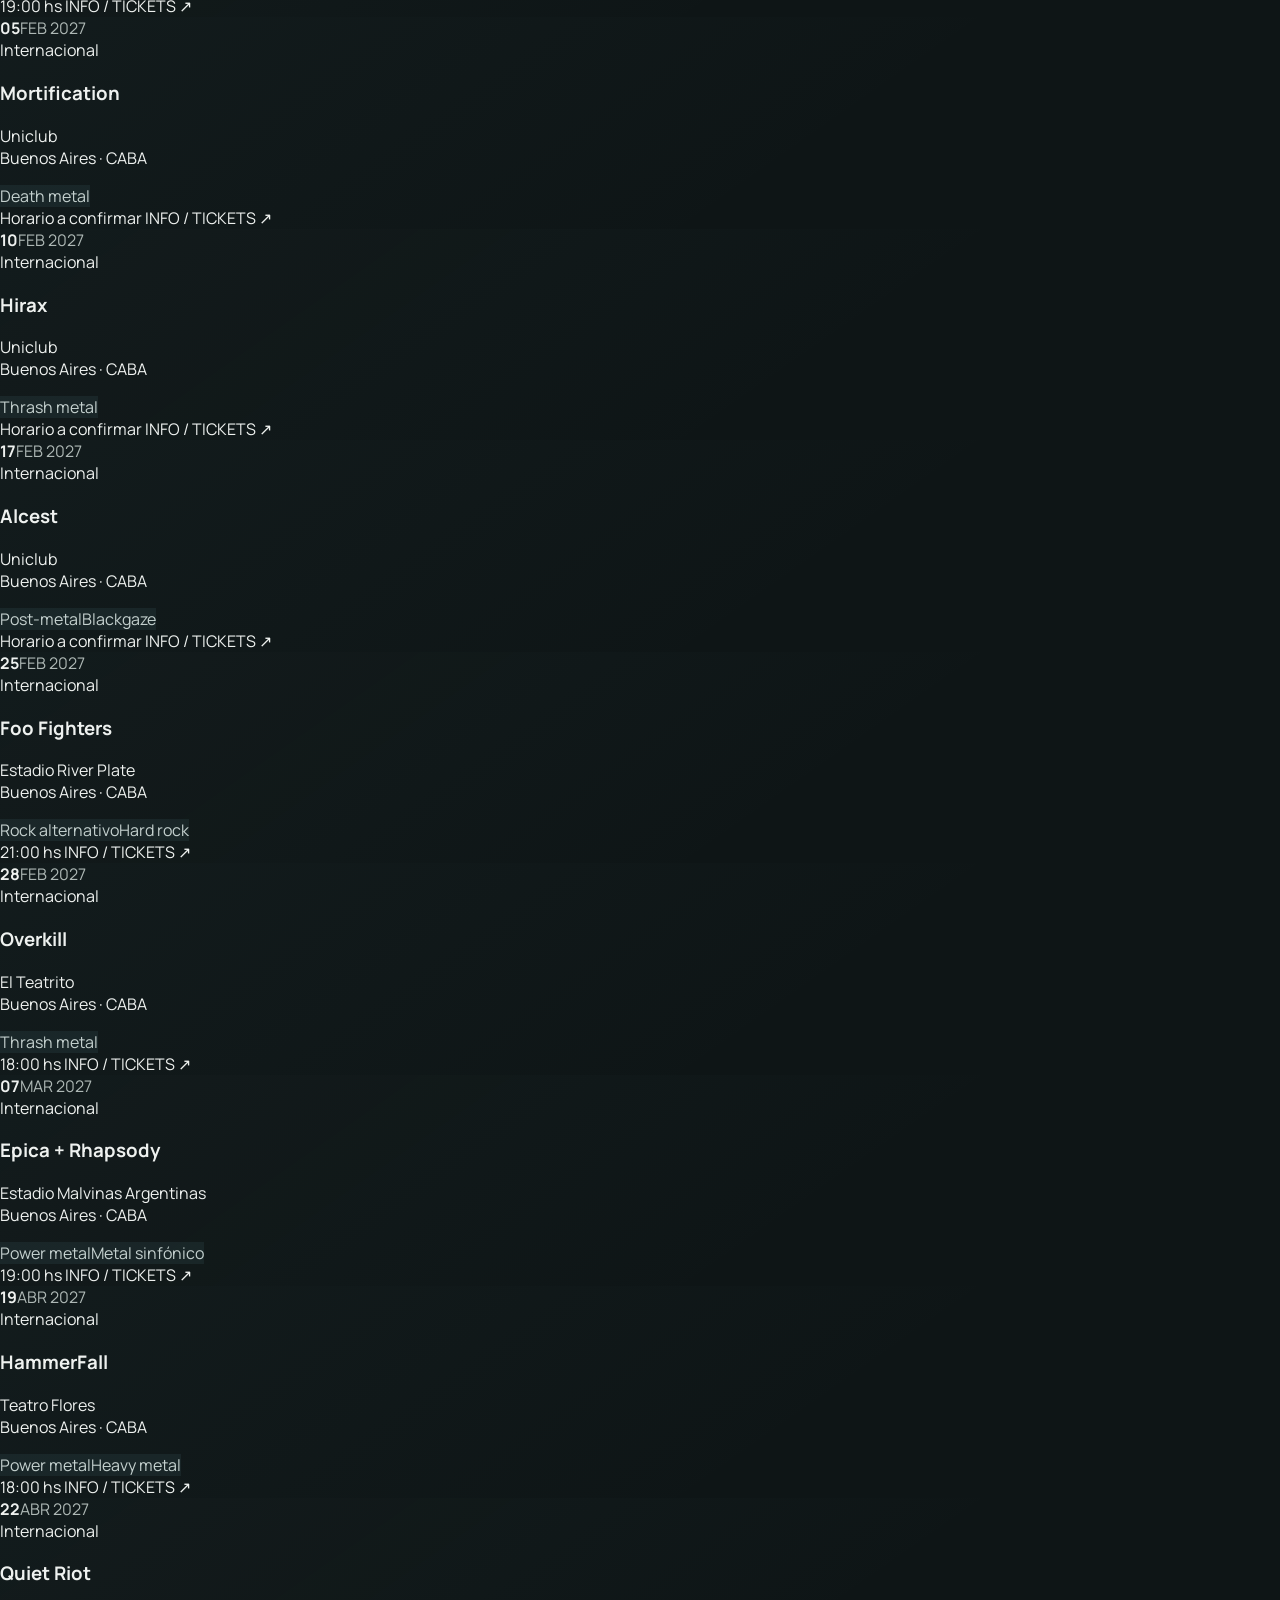
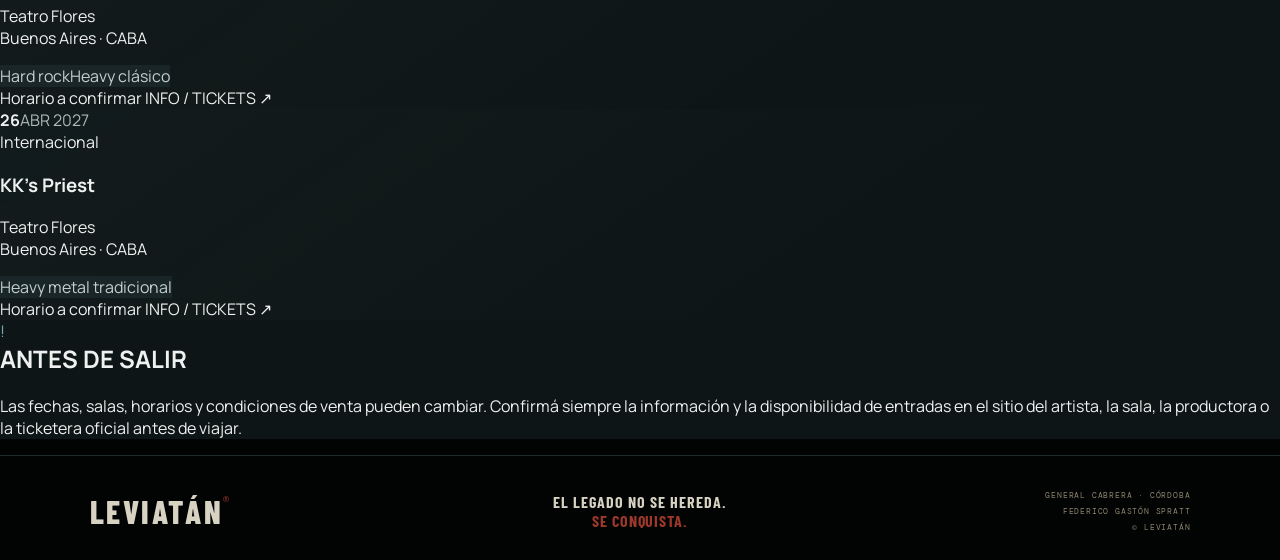
==== commit 74545798: "Update meta tags and footer in agenda.html" ====
--- a/agenda.html
+++ b/agenda.html
@@ -5,9 +5,9 @@
   <title>Agenda Rock y Metal en Argentina | Leviatán Coleccionables</title>
   <meta name="description" content="Agenda de recitales y festivales de rock y metal en Argentina. Fechas nacionales e internacionales de heavy, power, thrash, metal extremo y más.">
   <meta name="robots" content="index, follow"><link rel="canonical" href="https://tiendaleviatan.com/agenda.html">
-  <meta property="og:type" content="website"><meta property="og:site_name" content="Leviatán Coleccionables"><meta property="og:title" content="Agenda Rock y Metal en Argentina | Leviatán"><meta property="og:description" content="Recitales, giras y festivales de heavy, power, thrash y metal en Argentina."><meta property="og:url" content="https://tiendaleviatan.com/agenda.html"><meta property="og:image" content="https://tiendaleviatan.com/img/fondo.png">
-  <link rel="icon" href="img/favicon.ico"><link rel="preconnect" href="https://fonts.googleapis.com"><link rel="preconnect" href="https://fonts.gstatic.com" crossorigin><link href="https://fonts.googleapis.com/css2?family=Inter:wght@400;500;600;700;800;900&family=Oswald:wght@400;500;600;700&display=swap" rel="stylesheet">
-  <link rel="stylesheet" href="css/estilos.css"><link rel="stylesheet" href="css/internas.css"><link rel="stylesheet" href="css/agenda.css"><link rel="stylesheet" href="css/paginas-editoriales.css?v=8">
+  <meta property="og:type" content="website"><meta property="og:site_name" content="Leviatán Coleccionables"><meta property="og:title" content="Agenda Rock y Metal en Argentina | Leviatán"><meta property="og:description" content="Recitales, giras y festivales de heavy, power, thrash y metal en Argentina."><meta property="og:url" content="https://tiendaleviatan.com/agenda.html"><meta property="og:image" content="https://tiendaleviatan.com/img/emblema-leviatan.png">
+  <link rel="icon" href="img/favicon.ico"><link rel="preconnect" href="https://fonts.googleapis.com"><link rel="preconnect" href="https://fonts.gstatic.com" crossorigin><link href="https://fonts.googleapis.com/css2?family=Barlow+Condensed:wght@500;600;700;800;900&family=DM+Mono:wght@400;500&family=Manrope:wght@400;500;600;700;800&display=swap" rel="stylesheet">
+  <link rel="stylesheet" href="styles.css"><link rel="stylesheet" href="css/agenda.css"><link rel="stylesheet" href="css/paginas-editoriales.css?v=8">
   <style id="leviatan-aquatic-theme">/* Leviatán — identidad acuática: negro, acero, plata, azul petróleo y cian. */
 :root {
   --rojo: #23515a;
@@ -171,8 +171,24 @@
 </style>
 </head>
 <body>
-<header><a class="logo logo--text" href="index.html" aria-label="Leviatán Coleccionables - Inicio"><span class="logo__name">LEVIATÁN</span><span class="logo__descriptor">COLECCIONABLES</span></a>
-<nav aria-label="Navegación principal"><a href="index.html">Inicio</a><a href="musica.html">Música</a><a href="comics.html">Cómics</a><a href="libros.html">Libros</a><a href="figuras.html">Figuras</a><a href="noticias.html">Noticias</a><a href="agenda.html" aria-current="page">Agenda</a><a href="nosotros.html">Nosotros</a><a href="contacto.html">Contacto</a></nav></header>
+<div class="grain" aria-hidden="true"></div>
+<header class="site-header">
+  <a class="wordmark" href="index.html" aria-label="Leviatán, inicio">
+    <span class="wordmark-mark">L</span>
+    <span><b>LEVIATÁN</b><small>DISCOS · CÓMICS · LIBROS</small></span>
+  </a>
+  <button class="menu-toggle" type="button" aria-expanded="false" aria-controls="main-nav">MENÚ <span>＋</span></button>
+  <nav class="main-nav" id="main-nav" aria-label="Navegación principal">
+    <a href="musica.html">Música</a>
+    <a href="comics.html">Cómics</a>
+    <a href="libros.html">Libros</a>
+    <a href="figuras.html">Objetos</a>
+    <a href="agenda.html" aria-current="page">Agenda</a>
+    <a href="index.html#como-comprar">Cómo comprar</a>
+    <a href="index.html#comanda">Mi pedido</a>
+    <a href="contacto.html" class="nav-contact">Contacto <span>↗</span></a>
+  </nav>
+</header>
 <main class="agenda-main">
   <section class="agenda-hero" aria-labelledby="agenda-title"><div class="agenda-hero__texture" aria-hidden="true"></div><div class="agenda-hero__content"><span class="agenda-eyebrow"><span class="agenda-eyebrow__dot"></span> Leviatán presenta · Argentina 2026 / 2027</span><h1 id="agenda-title">EL METAL<br><em>NO ESPERA.</em></h1><p>La agenda para salir a buscar riffs, distorsión y potencia. Recitales, giras y festivales de la escena nacional e internacional.</p><a class="agenda-hero__cta" href="#fechas">EXPLORAR FECHAS <span aria-hidden="true">↓</span></a></div><div class="agenda-hero__side" aria-hidden="true"><span class="agenda-hero__side-word">LOUD</span><span class="agenda-hero__side-line"></span><span class="agenda-hero__side-small">ROCK · HEAVY · POWER · THRASH · METAL</span></div><div class="agenda-hero__bottomline"><span>SONIDO INTERNACIONAL</span><span class="agenda-hero__bottomline-mark">✳</span><span>ORGULLO NACIONAL</span><span class="agenda-hero__bottomline-mark">✳</span><span>ESCENA EN VIVO</span></div></section>
   <section class="agenda-wrap agenda-next" aria-labelledby="proximo-title"><div class="agenda-section-heading"><div><span class="agenda-kicker">La próxima descarga</span><h2 id="proximo-title">PRÓXIMO SHOW</h2></div><span class="agenda-live-label"><span></span> EN AGENDA</span></div><div id="next-event" class="agenda-next__card"><p class="agenda-loading">Cargando próxima fecha…</p></div></section>
@@ -182,6 +198,29 @@
   </section>
   <section class="agenda-note" aria-label="Información importante"><div class="agenda-note__symbol" aria-hidden="true">!</div><div><h2>ANTES DE SALIR</h2><p>Las fechas, salas, horarios y condiciones de venta pueden cambiar. Confirmá siempre la información y la disponibilidad de entradas en el sitio del artista, la sala, la productora o la ticketera oficial antes de viajar.</p></div></section>
 </main>
-<footer class="footer"><div class="footer-content"><h2>LEVIATÁN COLECCIONABLES</h2><p class="slogan">Historias, música y cultura para coleccionar.</p><a href="#agenda-title" class="agenda-backtop">VOLVER ARRIBA ↑</a></div></footer>
+<footer class="site-footer footer">
+  <a class="footer-brand" href="index.html">LEVIATÁN<span>®</span></a>
+  <div class="footer-motto">EL LEGADO NO SE HEREDA.<br><em>SE CONQUISTA.</em></div>
+  <div class="footer-meta">
+    <span>GENERAL CABRERA · CÓRDOBA</span>
+    <span>FEDERICO GASTÓN SPRATT</span>
+    <span>© LEVIATÁN</span>
+  </div>
+</footer>
+<script>
+const toggle = document.querySelector('.menu-toggle');
+const nav = document.querySelector('.main-nav');
+
+toggle.addEventListener('click', () => {
+  const open = toggle.getAttribute('aria-expanded') === 'true';
+  toggle.setAttribute('aria-expanded', String(!open));
+  nav.classList.toggle('is-open', !open);
+});
+
+nav.querySelectorAll('a').forEach(a => a.addEventListener('click', () => {
+  nav.classList.remove('is-open');
+  toggle.setAttribute('aria-expanded', 'false');
+}));
+</script>
 <script src="js/agenda.js" defer></script>
 </body></html>
--- a/styles.css
+++ b/styles.css
@@ -0,0 +1,76 @@
+ :root {
+  --ink:#080909; --ink-soft:#111211; --panel:#171817; --paper:#d8d2c2;
+  --muted:#9b988e; --rust:#9d392b; --line:rgba(216,210,194,.18);
+  --mono:"DM Mono",monospace; --display:"Barlow Condensed",Impact,sans-serif;
+  --body:"Manrope",Arial,sans-serif;
+}
+*{box-sizing:border-box} html{scroll-behavior:smooth} body{margin:0;background:var(--ink);color:var(--paper);font-family:var(--body);overflow-x:hidden}
+body:before{content:"";position:fixed;inset:0;pointer-events:none;z-index:5;opacity:.12;background-image:url("data:image/svg+xml,%3Csvg viewBox='0 0 180 180' xmlns='http://www.w3.org/2000/svg'%3E%3Cfilter id='n'%3E%3CfeTurbulence type='fractalNoise' baseFrequency='.9' numOctaves='3' stitchTiles='stitch'/%3E%3C/filter%3E%3Crect width='100%25' height='100%25' filter='url(%23n)' opacity='.28'/%3E%3C/svg%3E")}
+a{color:inherit;text-decoration:none}.site-header{height:82px;padding:0 5.5vw;display:flex;align-items:center;justify-content:space-between;border-bottom:1px solid var(--line);position:relative;z-index:10;background:#080909f2}
+.wordmark{display:flex;align-items:center;gap:12px}.wordmark-mark{width:38px;height:38px;border:1px solid #85775e;display:grid;place-items:center;font:700 26px var(--display);color:var(--paper);transform:rotate(-4deg)}.wordmark b{display:block;font:700 22px var(--display);letter-spacing:.09em}.wordmark small{display:block;font:9px var(--mono);letter-spacing:.12em;color:var(--muted);margin-top:2px}
+.main-nav{display:flex;align-items:center;gap:34px}.main-nav a{font:11px var(--mono);text-transform:uppercase;letter-spacing:.08em;color:#c2b9a5}.main-nav a:hover{color:#fff}.main-nav .nav-contact{color:var(--paper);border:1px solid #74664f;padding:12px 16px}.nav-contact span{color:#b35a3c;margin-left:12px}.menu-toggle{display:none}
+.hero{min-height:690px;padding:70px 7vw 26px;display:grid;grid-template-columns:1.05fr .95fr;align-items:center;position:relative;max-width:1600px;margin:auto}.hero-copy{padding:30px 0 70px;position:relative;z-index:2}.eyebrow{font:10px var(--mono);letter-spacing:.18em;color:#b4a88f;text-transform:uppercase;margin:0 0 24px;display:flex;align-items:center;gap:12px}.eyebrow-line{height:1px;width:34px;background:var(--rust)}h1,h2,p{margin-top:0}.hero h1{font:900 clamp(62px,8vw,122px)/.82 var(--display);letter-spacing:-.025em;margin:0 0 30px;text-transform:uppercase}.hero h1 em,.hero h1 span,h2 em{font-style:normal;color:#b7a98b}.hero h1 span{color:var(--rust)}.hero-lede{max-width:460px;color:#b5ad9b;font-size:14px;line-height:1.85}.hero-actions{display:flex;align-items:center;gap:28px;margin-top:32px}.button{display:inline-flex;align-items:center;gap:28px;padding:16px 20px;font:11px var(--mono);letter-spacing:.1em}.button-solid{background:var(--paper);color:#191813}.button-solid span{font-size:17px;color:var(--rust)}.text-link{font-size:11px;color:#c4bba8;border-bottom:1px solid #6d604b;padding-bottom:6px}.text-link span{color:var(--rust);margin-left:8px}
+.hero-art{position:relative;z-index:1;max-width:650px;justify-self:end;width:100%;margin-top:-20px}.art-frame{position:relative;background:#0b0b0a;border:1px solid #5d5140;padding:12px;box-shadow:0 25px 80px #0009}.art-frame:before,.art-frame:after{content:"";position:absolute;width:60px;height:60px;border-color:#9b8b6b;opacity:.7}.art-frame:before{top:-7px;left:-7px;border-top:1px solid;border-left:1px solid}.art-frame:after{right:-7px;bottom:-7px;border-right:1px solid;border-bottom:1px solid}.art-frame img{display:block;width:100%;height:auto;filter:saturate(.72) contrast(1.05)}.art-caption{display:flex;justify-content:space-between;padding:12px 2px;color:#857b68;font:8px var(--mono);letter-spacing:.1em}.hero-bottomline{position:absolute;bottom:20px;left:7vw;right:7vw;display:flex;justify-content:space-between;border-top:1px solid var(--line);padding-top:13px;color:#827b6b;font:8px var(--mono);letter-spacing:.13em}
+.manifesto{padding:130px 10vw 145px;display:grid;grid-template-columns:.45fr 1.1fr 1fr;gap:5vw;border-top:1px solid var(--line);border-bottom:1px solid var(--line);background:linear-gradient(115deg,#141514,#090a0a 72%)}.section-index{font:9px var(--mono);color:#897e68;letter-spacing:.15em}.manifesto .eyebrow{margin-bottom:26px}.manifesto h2,.section-heading h2,.principle-copy h2,.closing h2{font:800 clamp(48px,6vw,82px)/.88 var(--display);letter-spacing:-.015em;margin:0}.manifesto h2 em{color:var(--rust)}.manifesto-text{padding-top:35px}.manifesto-text p,.principle-copy>p:not(.eyebrow){font-size:13px;line-height:1.9;color:#b8b09e;margin-bottom:18px}.signature{font:11px var(--mono)!important;color:var(--paper)!important;margin-top:28px}.signature span{color:#8f846f}
+.categories,.selection{padding:115px 7vw;max-width:1600px;margin:auto}.section-heading{display:flex;align-items:end;justify-content:space-between;margin-bottom:42px}.section-heading h2{font-size:clamp(48px,6vw,76px)}.section-heading>p{max-width:300px;color:#a9a18f;font-size:12px;line-height:1.8;margin:0 4vw 5px 20px}.category-grid{display:grid;grid-template-columns:repeat(4,1fr);gap:12px}.category-card{min-height:340px;position:relative;overflow:hidden;background:#171918;border:1px solid #514936;padding:22px;display:flex;flex-direction:column;justify-content:space-between;transition:transform .25s,border-color .25s}.category-card:hover{transform:translateY(-5px);border-color:#b7a98b}.category-card:before{content:"";position:absolute;inset:0;opacity:.16;background:radial-gradient(ellipse at 50% 40%,#b5a17b,transparent 60%)}.category-card:after{content:"";position:absolute;inset:0;background:linear-gradient(180deg,transparent 40%,#11110fee)}.category-card>*{position:relative;z-index:1}.card-number{font:10px var(--mono);color:#b7a98b}.card-symbol{align-self:center;font:100px var(--display);color:#b7a98b;opacity:.6;text-shadow:4px 4px 0 #3d3325}.card-bottom{display:grid;grid-template-columns:1fr auto;align-items:end}.card-bottom b{font:700 34px var(--display);letter-spacing:.03em}.card-bottom small{grid-column:1;font:8px var(--mono);letter-spacing:.09em;color:#a79d88;margin-top:5px}.card-bottom i{grid-column:2;grid-row:1/3;font-style:normal;font-size:20px;color:#bd694a}.metal{background:linear-gradient(145deg,#202221,#090a0a)}.comics{background:linear-gradient(145deg,#1d201f,#0b0c0c)}.books{background:linear-gradient(145deg,#20211f,#0b0c0b)}.objects{background:linear-gradient(145deg,#211d1b,#0b0b0a)}
+.selection{padding-top:30px}.selection-note{border:1px solid #62553e;background:#191814;padding:30px 34px;display:flex;align-items:center;gap:30px}.stamp{width:82px;height:82px;border:1px solid var(--rust);border-radius:50%;display:grid;place-items:center;text-align:center;color:#bd6a4e;font:10px/1.3 var(--mono);transform:rotate(-12deg);flex:0 0 auto}.selection-note b{font:700 22px var(--display);letter-spacing:.06em}.selection-note p{color:#a9a18f;font-size:12px;line-height:1.7;margin:7px 0 0}.note-arrow{margin-left:auto;font-size:25px;color:var(--rust)}
+.principles{display:grid;grid-template-columns:1fr 1fr;min-height:500px;background:#111312;border-top:1px solid var(--line);border-bottom:1px solid var(--line)}.principle-image{display:grid;place-items:center;padding:45px;background:#080909;overflow:hidden}.principle-image img{width:min(100%,520px);filter:grayscale(.25) sepia(.15) saturate(.65);mix-blend-mode:screen}.principle-copy{padding:100px 10vw 90px 7vw;align-self:center}.principle-copy h2{font-size:clamp(48px,6vw,76px);margin-bottom:28px}.principle-copy h2 em{color:var(--rust)}.principle-copy>p:not(.eyebrow){max-width:480px}
+.closing{text-align:center;padding:125px 20px 135px;background:radial-gradient(ellipse at center,#2b241a 0%,#11110f 65%)}.closing .eyebrow{justify-content:center}.closing h2{font-size:clamp(64px,9vw,112px);margin-bottom:20px}.closing h2 em{color:var(--rust)}.closing>p:not(.eyebrow){max-width:430px;margin:0 auto 28px;color:#b2a994;font-size:13px;line-height:1.8}.site-footer{padding:34px 7vw 28px;border-top:1px solid var(--line);display:grid;grid-template-columns:1fr 1fr 1fr;align-items:center}.footer-brand{font:800 32px var(--display);letter-spacing:.08em}.footer-brand span{font:10px var(--mono);vertical-align:top;color:var(--rust)}.footer-motto{text-align:center;font:700 16px/1.2 var(--display);letter-spacing:.06em}.footer-motto em{font-style:normal;color:var(--rust)}.footer-meta{display:flex;flex-direction:column;align-items:end;gap:6px;font:8px var(--mono);letter-spacing:.1em;color:#8e856f}
+@media(max-width:900px){.hero{grid-template-columns:1fr 1fr;padding-left:5vw;padding-right:5vw}.hero h1{font-size:clamp(56px,8vw,86px)}.manifesto{padding:95px 7vw;grid-template-columns:.25fr 1fr 1fr;gap:3vw}.category-grid{grid-template-columns:repeat(2,1fr)}.category-card{min-height:290px}.principle-copy{padding:75px 7vw}.hero-bottomline{left:5vw;right:5vw}}
+@media(max-width:640px){.site-header{height:70px;padding:0 20px}.wordmark-mark{width:34px;height:34px}.wordmark b{font-size:19px}.menu-toggle{display:block;background:none;border:1px solid #6b5d47;color:var(--paper);padding:9px 12px;font:10px var(--mono)}.menu-toggle span{color:var(--rust);font-size:16px;margin-left:8px}.main-nav{display:none;position:absolute;top:69px;left:0;right:0;background:#151512;border-bottom:1px solid var(--line);padding:20px;flex-direction:column;align-items:stretch;gap:0}.main-nav.is-open{display:flex}.main-nav a{padding:15px 4px;border-bottom:1px solid var(--line)}.main-nav .nav-contact{border:0;padding:15px 4px}.hero{display:flex;flex-direction:column;align-items:stretch;padding:58px 22px 60px;min-height:0}.hero-copy{padding:0 0 20px}.hero h1{font-size:clamp(62px,17vw,94px)}.hero-lede{font-size:13px}.hero-actions{align-items:flex-start;flex-direction:column;gap:18px}.hero-art{margin:22px auto 32px;width:100%;max-width:480px}.hero-bottomline{position:static;display:flex;flex-wrap:wrap;gap:8px 18px;margin-top:8px;font-size:7px}.manifesto{padding:75px 23px;display:block}.section-index{margin-bottom:45px}.manifesto h2{font-size:62px}.manifesto-text{padding-top:32px}.categories,.selection{padding:80px 22px}.section-heading{display:block}.section-heading>p{margin:18px 0 0}.category-grid{gap:9px}.category-card{min-height:230px;padding:15px}.card-symbol{font-size:70px}.card-bottom b{font-size:27px}.card-bottom small{font-size:7px}.selection{padding-top:10px}.selection-note{padding:22px 18px;gap:16px}.stamp{width:62px;height:62px;font-size:8px}.selection-note b{font-size:18px}.selection-note p{font-size:11px}.note-arrow{display:none}.principles{grid-template-columns:1fr}.principle-image{padding:25px}.principle-image img{max-width:390px}.principle-copy{padding:65px 25px}.closing{padding:85px 22px}.closing h2{font-size:76px}.site-footer{padding:30px 22px;grid-template-columns:1fr 1fr;gap:24px}.footer-motto{text-align:right;font-size:14px}.footer-meta{grid-column:1/-1;align-items:start;padding-top:18px;border-top:1px solid var(--line)}}
+
+/* Ajuste de identidad: negro metal clásico + papel mate */
+.site-header{box-shadow:0 1px 0 rgba(255,255,255,.025)}
+.art-frame{background:#050606;border-color:#655f51;box-shadow:0 28px 90px #000b}
+.art-frame img{filter:grayscale(.12) saturate(.78) contrast(1.12)}
+.category-card{border-color:#494a45}
+.category-card:hover{border-color:#aaa18d}
+.button-solid{background:#d8d2c2;color:#111210}
+.manifesto{background:linear-gradient(115deg,#141515,#090a0a 72%)}
+.selection-note{background:#121312;border-color:#514b3e}
+.principle-image{background:#080909}
+.closing{background:radial-gradient(ellipse at center,#211d18 0%,#080909 68%)}
+
+.music-catalog #resultados .btn-agregar-catalogo {
+  display:block;
+  width:100%;
+  margin:0 0 9px;
+  padding:11px 8px;
+  border:1px solid #62553e;
+  background:#211d16;
+  color:var(--paper);
+  font:9px var(--mono);
+  letter-spacing:.06em;
+  text-transform:uppercase;
+  cursor:pointer;
+  transition:background .2s,border-color .2s;
+}
+
+.music-catalog #resultados .btn-agregar-catalogo:hover:not(:disabled) {
+  border-color:var(--rust);
+  background:#2b1b15;
+}
+
+.music-catalog #resultados .btn-agregar-catalogo:disabled {
+  cursor:default;
+  opacity:.55;
+}
+
+
+/* PROMOCIÓN GENERAL CABRERA — CATÁLOGO DE MÚSICA */
+
+.music-catalog #resultados .beneficio-local-slot {
+  display: block;
+  width: 100%;
+  margin: 5px 0 10px;
+}
+
+.music-catalog #resultados .beneficio-local-aviso {
+  display: block;
+  color: #d8c5a2;
+  font-family: var(--body);
+  font-size: 11px;
+  font-weight: 500;
+  line-height: 1.5;
+  overflow-wrap: anywhere;
+}
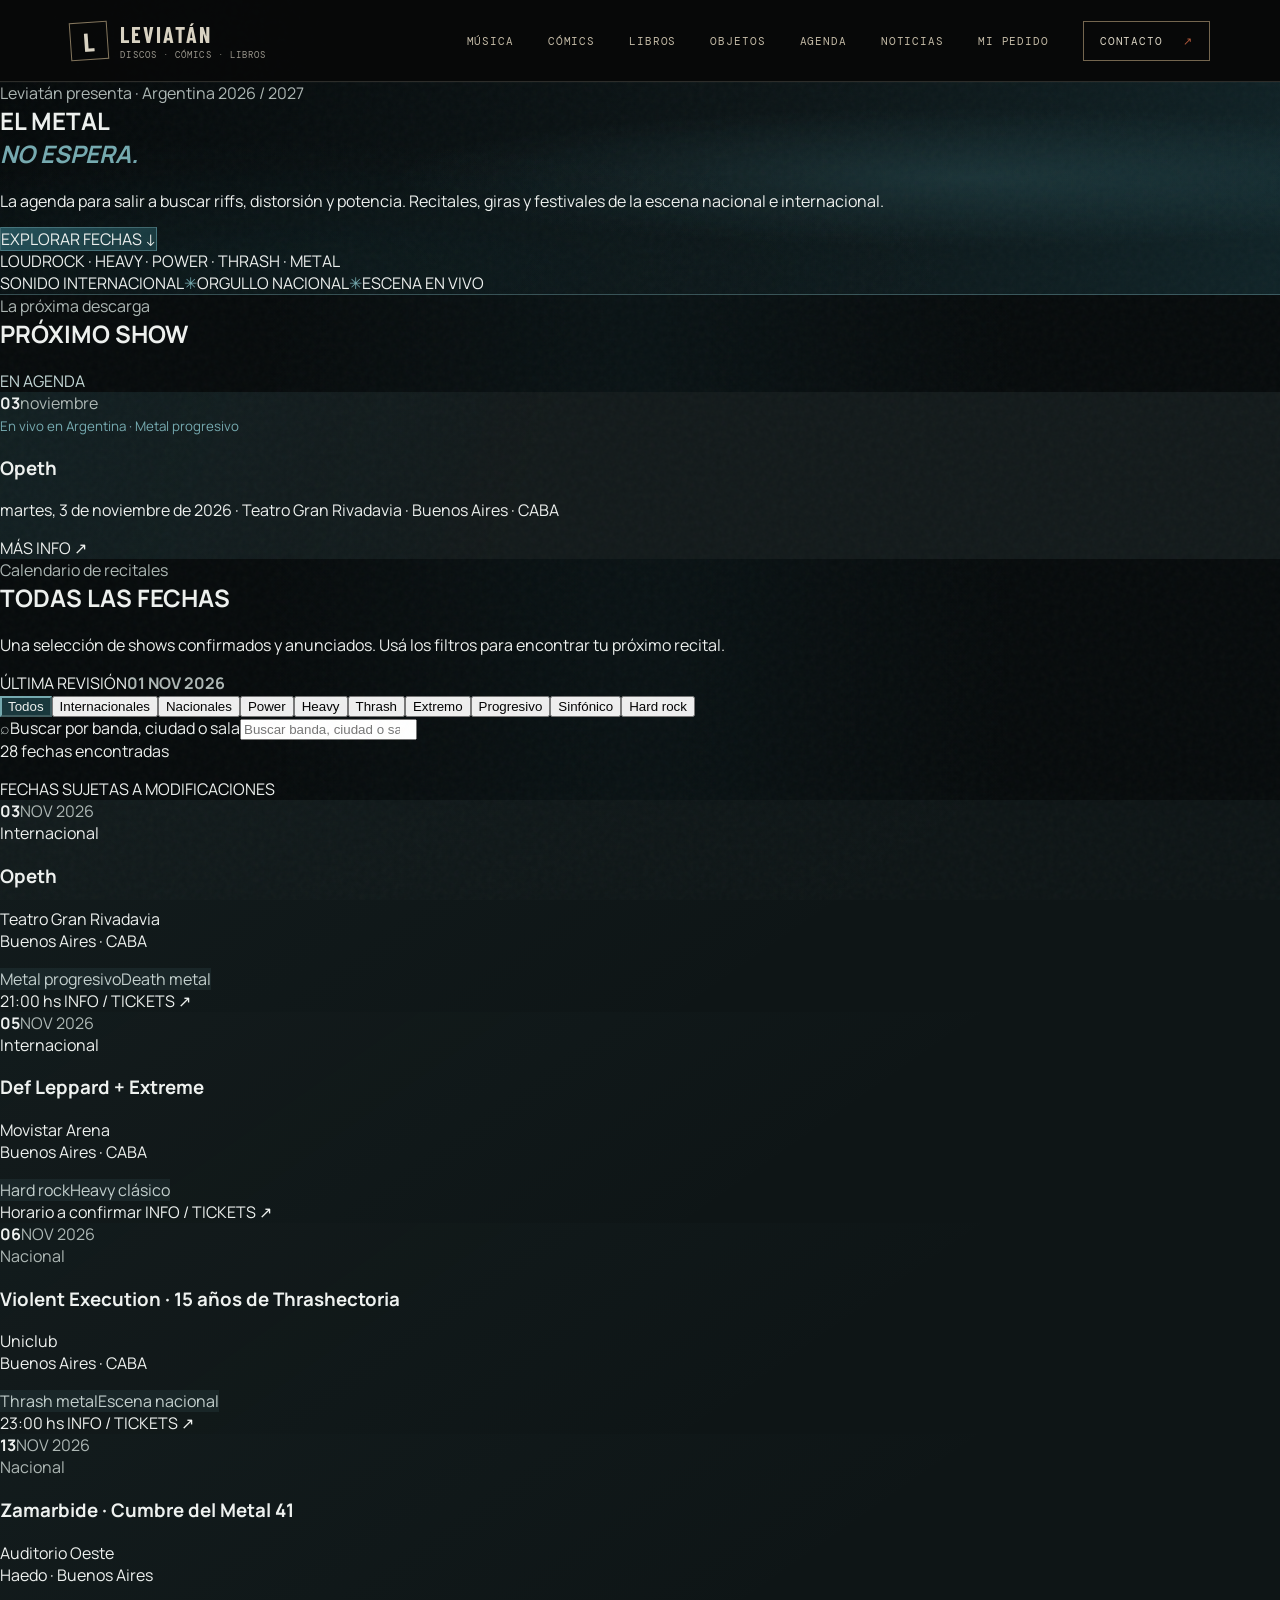
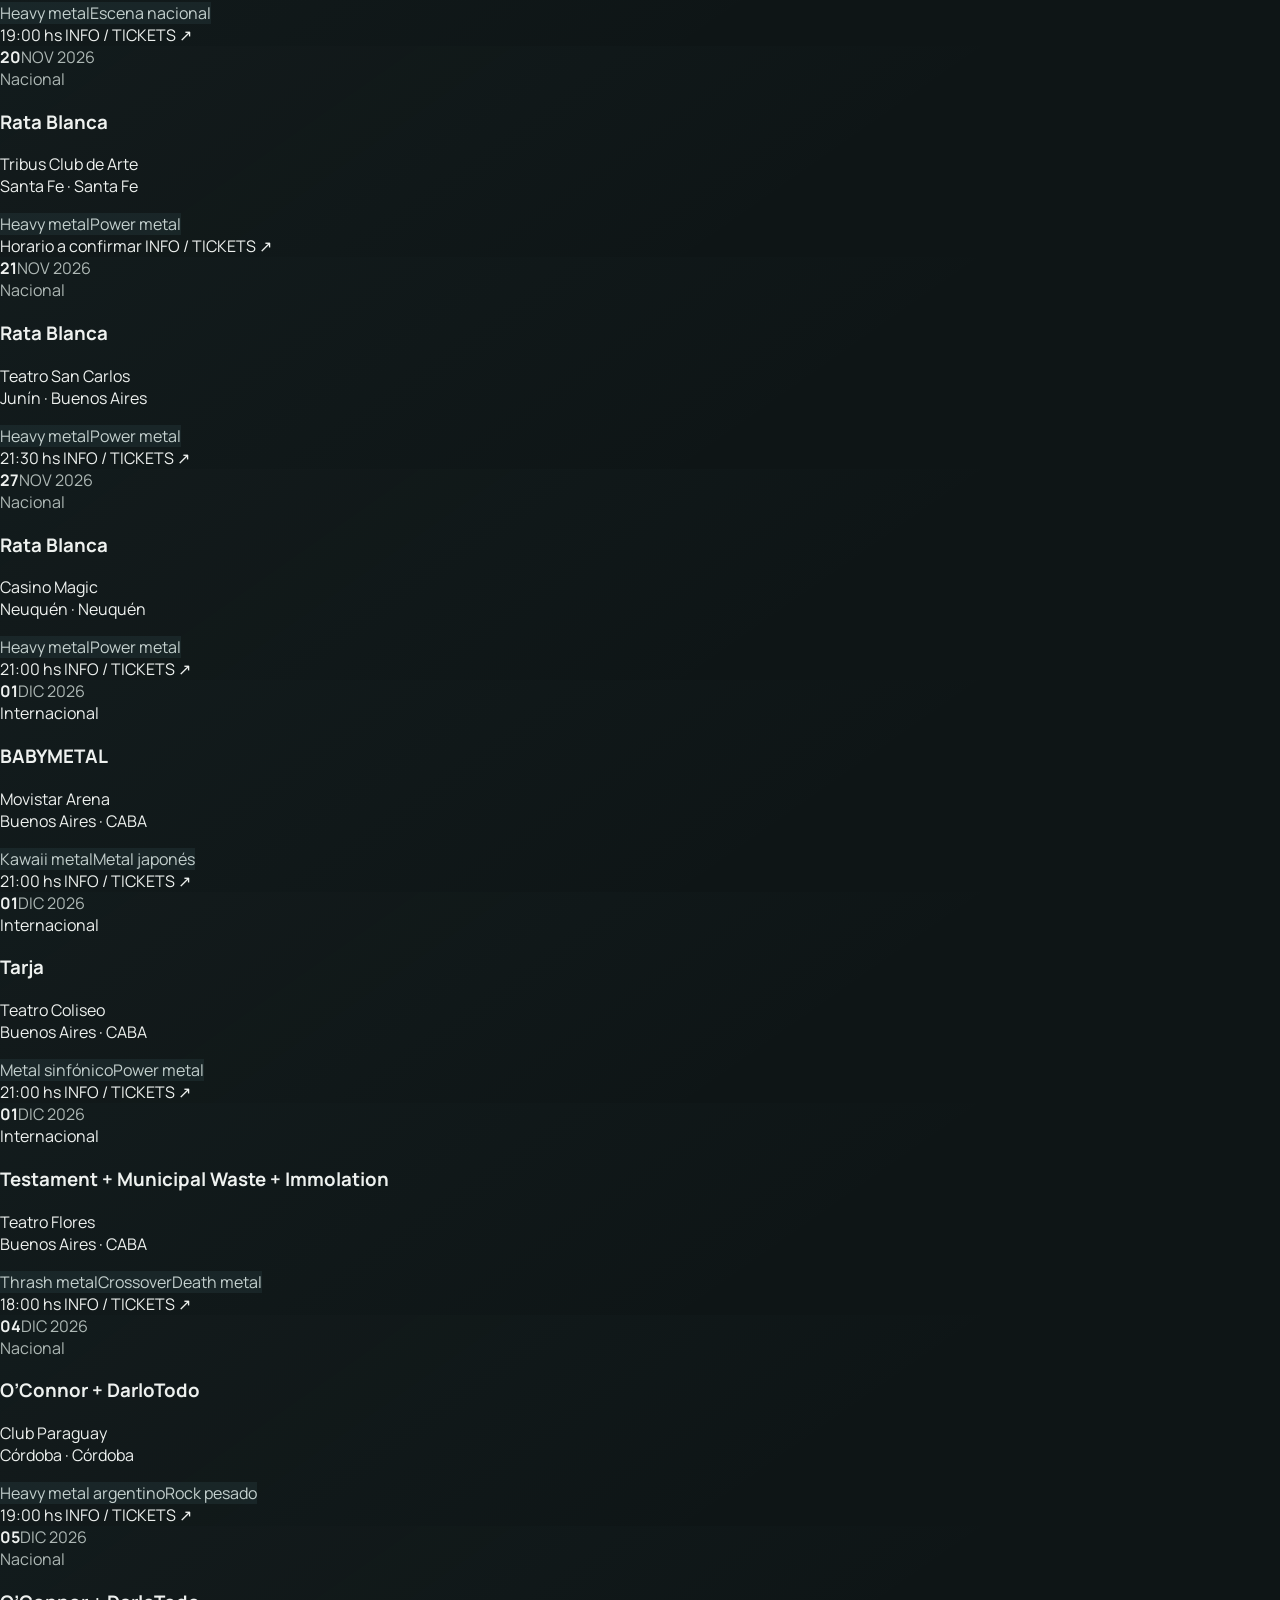
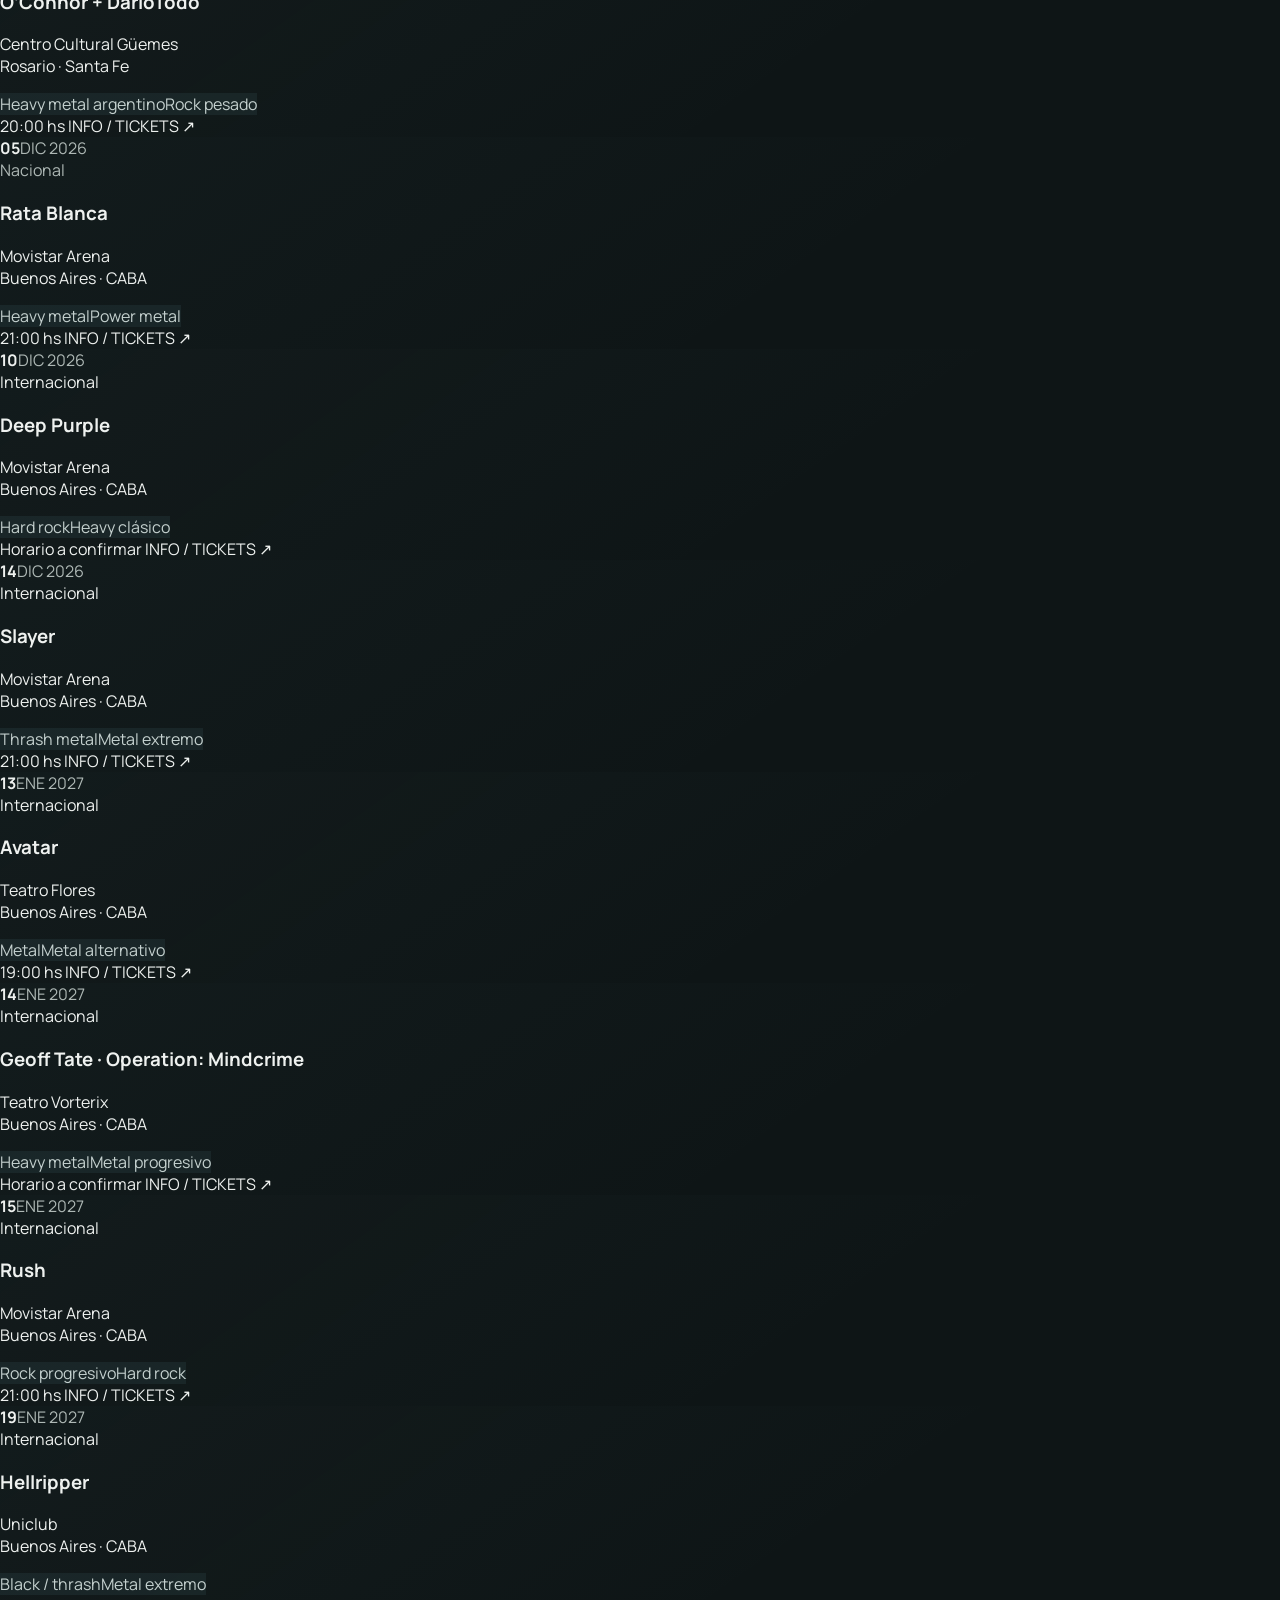
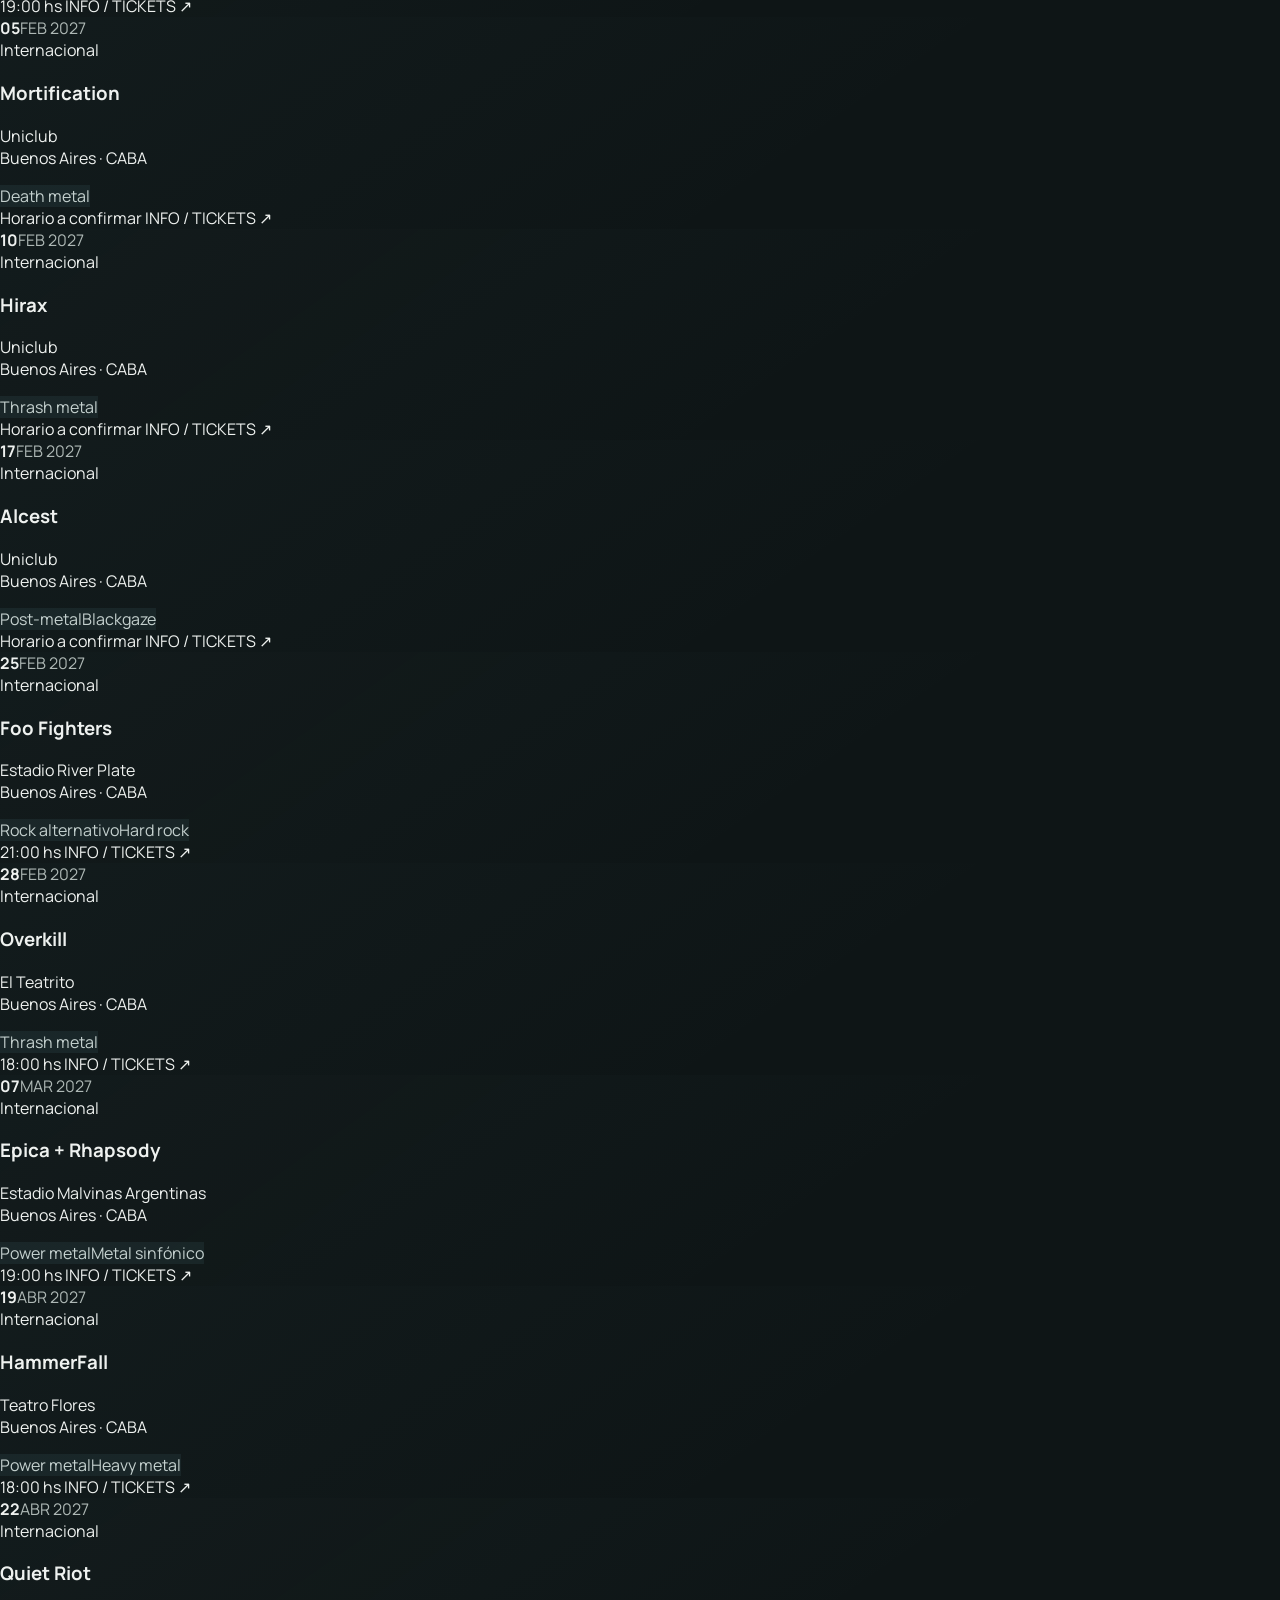
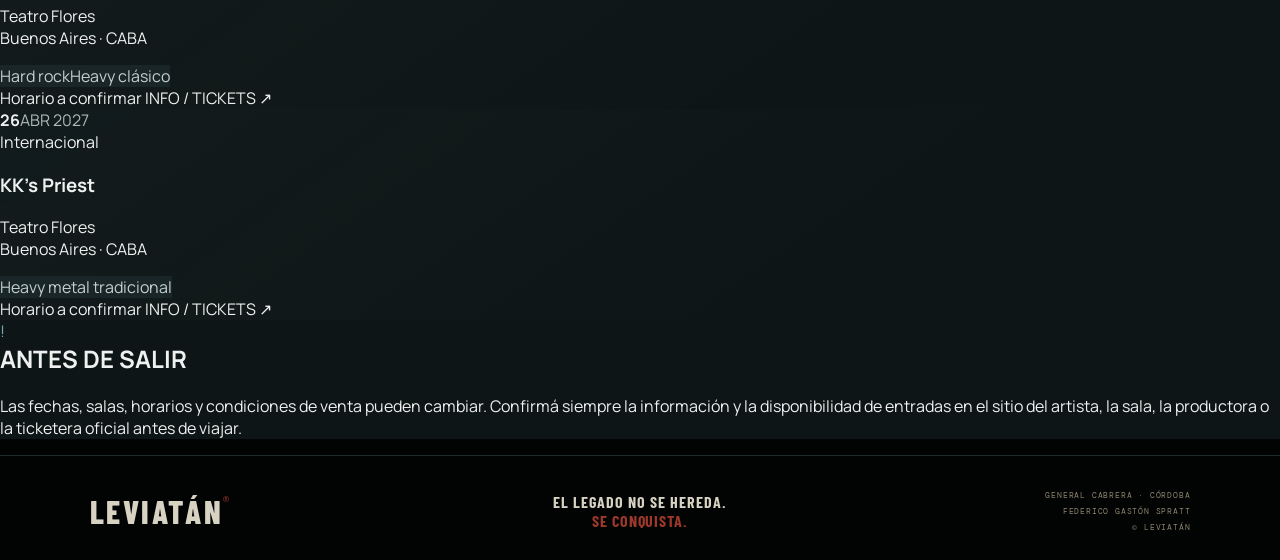
==== commit d86eb171: "Replace 'Cómo comprar' link with 'Noticias' link" ====
--- a/agenda.html
+++ b/agenda.html
@@ -7,7 +7,11 @@
   <meta name="robots" content="index, follow"><link rel="canonical" href="https://tiendaleviatan.com/agenda.html">
   <meta property="og:type" content="website"><meta property="og:site_name" content="Leviatán Coleccionables"><meta property="og:title" content="Agenda Rock y Metal en Argentina | Leviatán"><meta property="og:description" content="Recitales, giras y festivales de heavy, power, thrash y metal en Argentina."><meta property="og:url" content="https://tiendaleviatan.com/agenda.html"><meta property="og:image" content="https://tiendaleviatan.com/img/emblema-leviatan.png">
   <link rel="icon" href="img/favicon.ico"><link rel="preconnect" href="https://fonts.googleapis.com"><link rel="preconnect" href="https://fonts.gstatic.com" crossorigin><link href="https://fonts.googleapis.com/css2?family=Barlow+Condensed:wght@500;600;700;800;900&family=DM+Mono:wght@400;500&family=Manrope:wght@400;500;600;700;800&display=swap" rel="stylesheet">
-  <link rel="stylesheet" href="styles.css"><link rel="stylesheet" href="css/agenda.css"><link rel="stylesheet" href="css/paginas-editoriales.css?v=8">
+  <link rel="stylesheet" href="css/estilos.css">
+  <link rel="stylesheet" href="css/internas.css">
+  <link rel="stylesheet" href="styles.css">
+  <link rel="stylesheet" href="css/agenda.css">
+  <link rel="stylesheet" href="css/paginas-editoriales.css?v=8">
   <style id="leviatan-aquatic-theme">/* Leviatán — identidad acuática: negro, acero, plata, azul petróleo y cian. */
 :root {
   --rojo: #23515a;
@@ -184,7 +188,7 @@
     <a href="libros.html">Libros</a>
     <a href="figuras.html">Objetos</a>
     <a href="agenda.html" aria-current="page">Agenda</a>
-    <a href="index.html#como-comprar">Cómo comprar</a>
+    <a href="noticias.html">Noticias</a>
     <a href="index.html#comanda">Mi pedido</a>
     <a href="contacto.html" class="nav-contact">Contacto <span>↗</span></a>
   </nav>
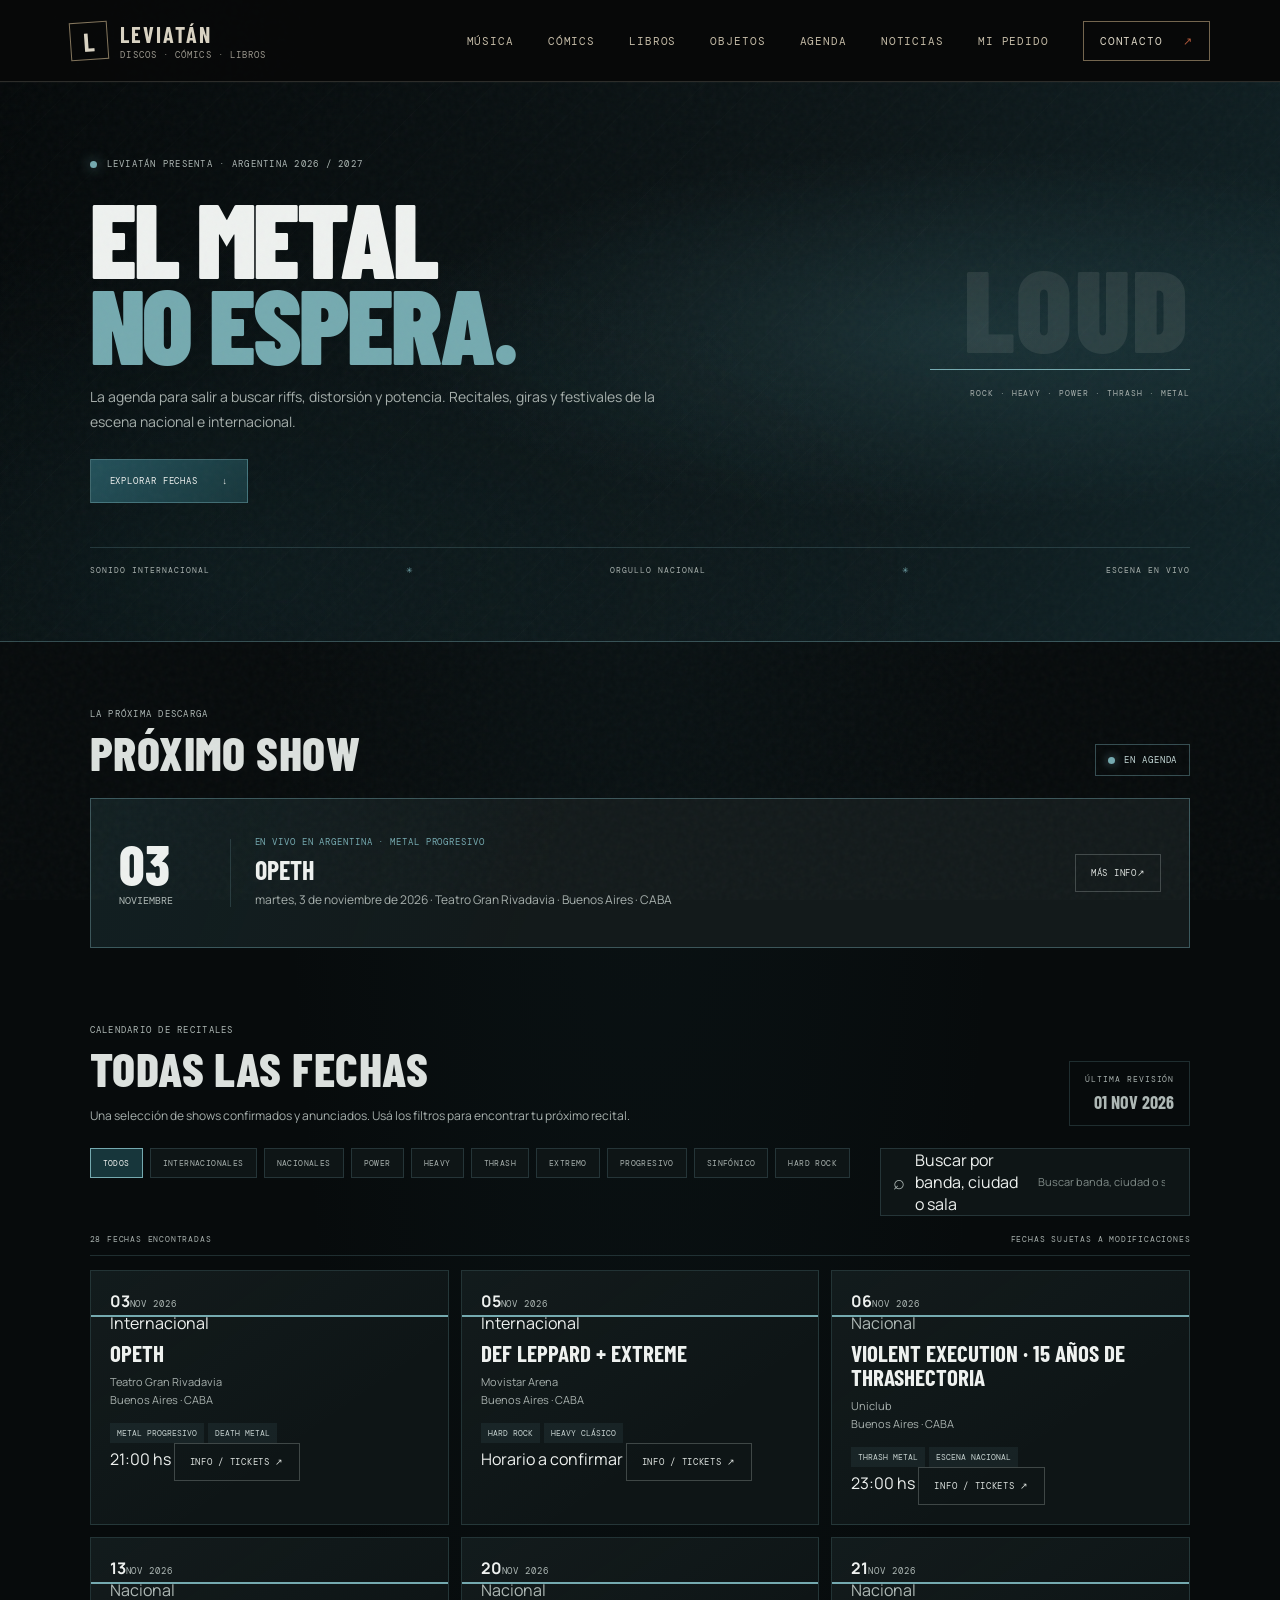
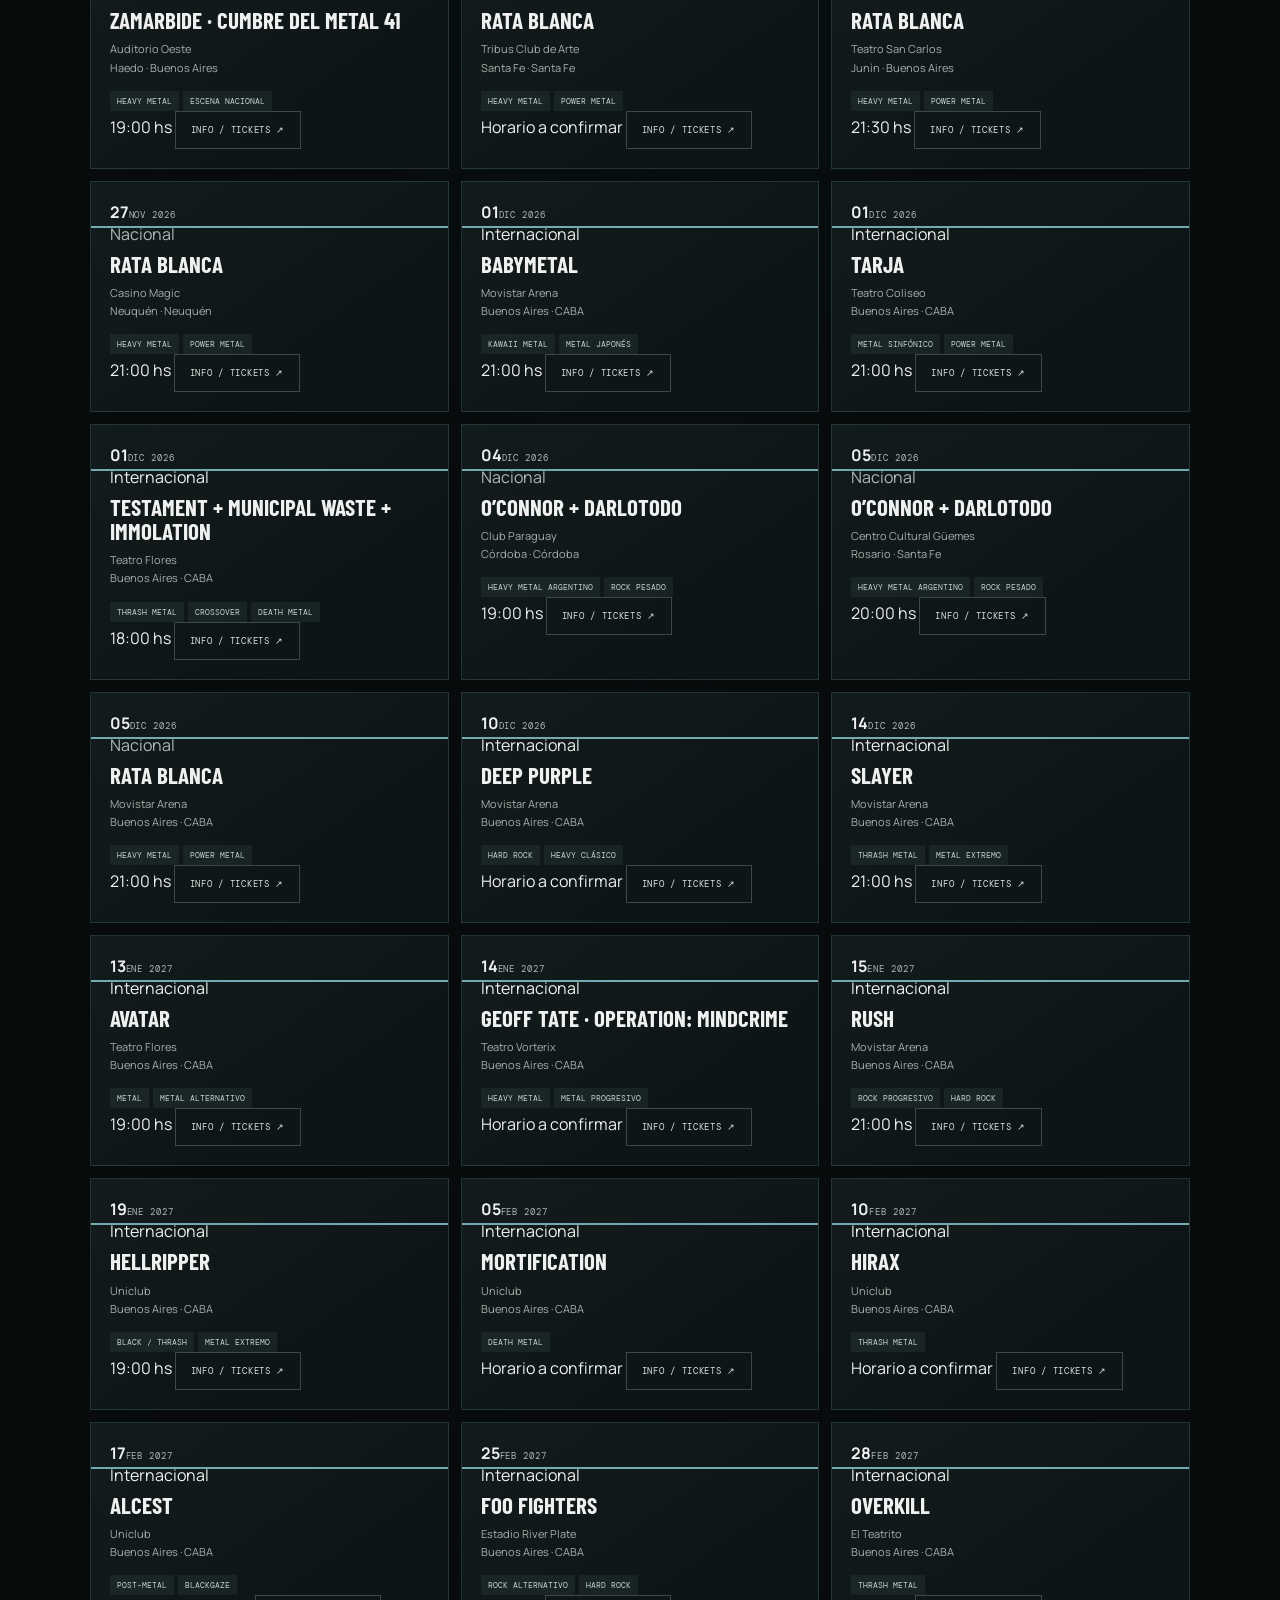
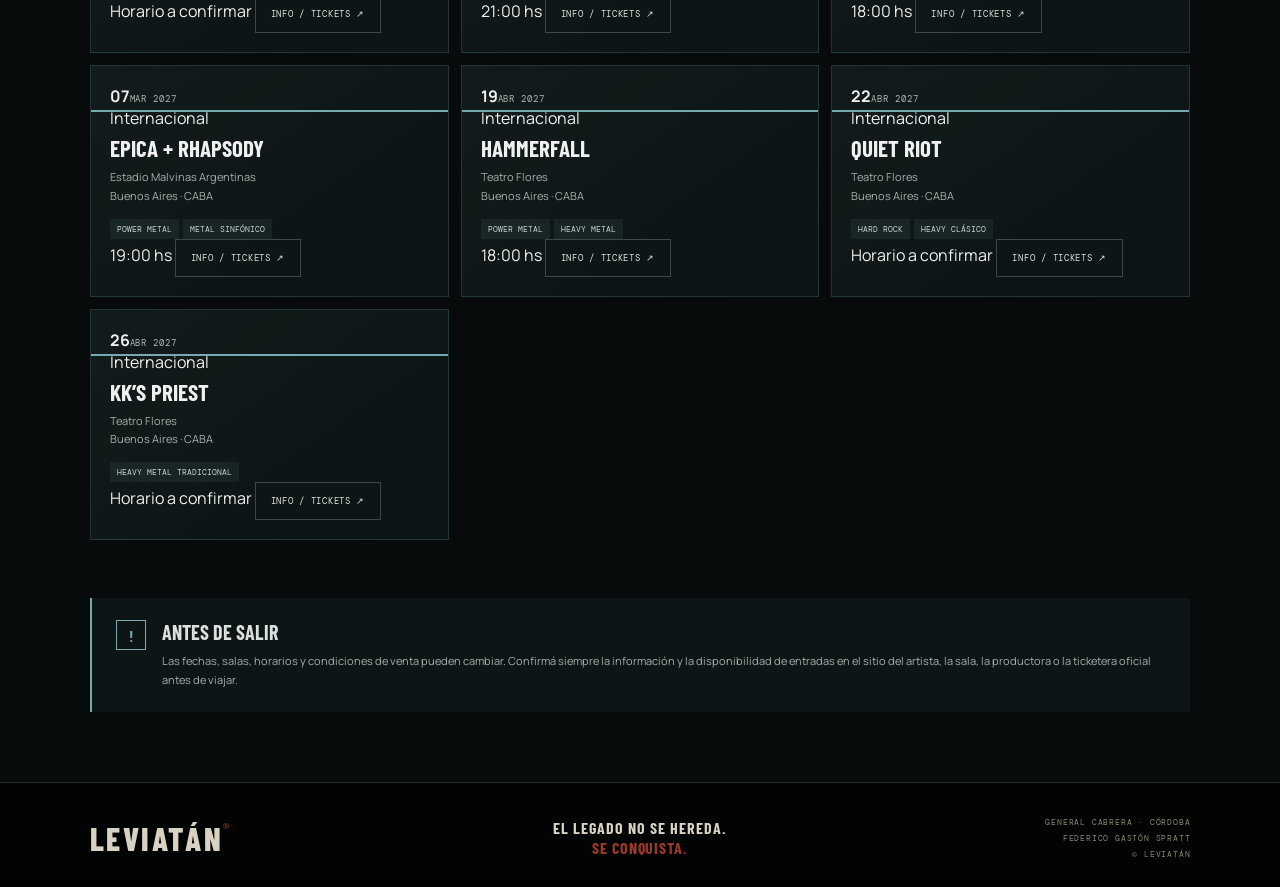
==== commit db9aeda5: "Add responsive styles and layout adjustments to agenda" ====
--- a/agenda.html
+++ b/agenda.html
@@ -172,6 +172,79 @@
 @media (prefers-reduced-motion: reduce) {
   *, *::before, *::after { scroll-behavior: auto !important; transition-duration: .01ms !important; animation-duration: .01ms !important; }
 }
+</style>
+<style id="agenda-layout-fix">
+:root{--ag-bg:#070b0c;--ag-panel:#0e1516;--ag-panel-2:#121b1c;--ag-line:rgba(117,170,176,.22);--ag-text:#eef1ef;--ag-muted:#a7b0ad;--ag-cyan:#75aab0;--ag-deep:#17363b;--ag-silver:#aeb8b5}
+.agenda-main{display:block!important;width:100%;overflow:hidden;background:radial-gradient(ellipse at 50% 0%,rgba(35,81,90,.12),transparent 42%),#070b0c!important;color:var(--ag-text)!important;font-family:Manrope,Arial,sans-serif}
+.agenda-hero{position:relative!important;isolation:isolate;display:grid!important;grid-template-columns:minmax(0,1fr) minmax(230px,.48fr)!important;align-items:center!important;gap:42px!important;min-height:510px!important;padding:76px 7vw 66px!important;overflow:hidden!important;background:radial-gradient(ellipse at 76% 45%,rgba(63,119,128,.26),transparent 42%),radial-gradient(ellipse at 18% 88%,rgba(23,54,59,.28),transparent 48%),linear-gradient(115deg,#05090a 0%,#0c1517 57%,#102327 100%)!important;border-bottom:1px solid rgba(117,170,176,.42)!important}
+.agenda-hero__texture{position:absolute!important;inset:0!important;z-index:-1!important;opacity:.2!important;background-image:repeating-linear-gradient(135deg,transparent 0 17px,rgba(174,184,181,.075) 18px,transparent 19px 37px)!important;pointer-events:none}
+.agenda-hero__content{position:relative;z-index:1;max-width:780px}
+.agenda-eyebrow,.agenda-kicker{display:flex;align-items:center;gap:10px;color:#aeb8b5!important;font:9px 'DM Mono',monospace!important;letter-spacing:.14em!important;text-transform:uppercase}
+.agenda-eyebrow__dot{display:inline-block;width:7px;height:7px;border-radius:50%;background:#75aab0!important;box-shadow:0 0 13px rgba(117,170,176,.72)}
+.agenda-hero h1{max-width:850px;margin:24px 0 18px!important;color:#eef1ef!important;font:900 clamp(64px,8.2vw,112px)/.82 'Barlow Condensed',Impact,sans-serif!important;letter-spacing:-.025em!important;text-transform:uppercase}
+.agenda-hero h1 em{color:#75aab0!important;font-style:normal}
+.agenda-hero__content>p{max-width:570px;margin:0 0 25px!important;color:#a7b0ad!important;font:14px/1.8 Manrope,Arial,sans-serif!important}
+.agenda-hero__cta{display:inline-flex!important;align-items:center;gap:24px;padding:15px 19px!important;border:1px solid rgba(117,170,176,.42)!important;background:linear-gradient(135deg,#23515a,#17363b)!important;color:#eef1ef!important;text-decoration:none!important;font:9px 'DM Mono',monospace!important;letter-spacing:.1em!important;text-transform:uppercase;transition:background .2s,border-color .2s}
+.agenda-hero__cta:hover{background:#3f7780!important;border-color:#75aab0!important}
+.agenda-hero__side{display:flex!important;flex-direction:column!important;align-items:flex-end!important;justify-content:center!important;gap:16px!important;min-width:0;color:#aeb8b5}
+.agenda-hero__side-word{font:900 clamp(64px,9vw,130px)/.8 'Barlow Condensed',Impact,sans-serif!important;letter-spacing:.02em;color:rgba(174,184,181,.13)!important}
+.agenda-hero__side-line{width:100%;max-width:260px;height:1px;background:#75aab0!important}
+.agenda-hero__side-small{max-width:270px;text-align:right;color:#a7b0ad!important;font:8px/1.8 'DM Mono',monospace!important;letter-spacing:.12em}
+.agenda-hero__bottomline{grid-column:1/-1;display:flex!important;align-items:center;justify-content:space-between;gap:14px;margin-top:2px;padding-top:17px;border-top:1px solid rgba(117,170,176,.22)!important;color:#a7b0ad!important;font:8px 'DM Mono',monospace!important;letter-spacing:.13em;text-transform:uppercase}
+.agenda-hero__bottomline-mark{color:#75aab0!important}
+.agenda-wrap{width:100%;max-width:1500px;margin:0 auto;padding:66px 7vw 0!important}
+.agenda-section-heading{display:flex!important;align-items:flex-end!important;justify-content:space-between!important;gap:24px!important;margin:0 0 22px!important}
+.agenda-section-heading h2{margin:10px 0 0!important;color:#dce1de!important;font:800 clamp(34px,4vw,48px)/.95 'Barlow Condensed',Impact,sans-serif!important;letter-spacing:.01em;text-transform:uppercase}
+.agenda-intro{max-width:620px;margin:13px 0 0!important;color:#a7b0ad!important;font:12px/1.75 Manrope,Arial,sans-serif!important}
+.agenda-live-label{display:inline-flex!important;align-items:center;gap:9px;padding:9px 12px;border:1px solid rgba(117,170,176,.42)!important;color:#c5d9d8!important;font:9px 'DM Mono',monospace!important;letter-spacing:.1em;text-transform:uppercase;white-space:nowrap}
+.agenda-live-label span{width:7px;height:7px;border-radius:50%;background:#75aab0!important;box-shadow:0 0 10px rgba(117,170,176,.7)}
+.agenda-next__card{display:grid!important;grid-template-columns:112px minmax(0,1fr) auto!important;align-items:center!important;gap:24px!important;min-height:150px!important;padding:25px 28px!important;border:1px solid rgba(117,170,176,.42)!important;background:linear-gradient(110deg,rgba(35,81,90,.17),rgba(255,255,255,.02) 42%),#0e1516!important;color:#eef1ef!important}
+.agenda-next__date{display:flex!important;flex-direction:column!important;align-items:flex-start!important;gap:4px!important;padding-right:18px;border-right:1px solid rgba(117,170,176,.22)}
+.agenda-next__date strong,.agenda-next__date b{color:#eef1ef!important;font:800 56px/.9 'Barlow Condensed',Impact,sans-serif!important}
+.agenda-next__date span{color:#aeb8b5!important;font:10px 'DM Mono',monospace!important;text-transform:uppercase}
+.agenda-next__info{min-width:0}
+.agenda-next__info small{display:block;margin-bottom:8px;color:#75aab0!important;font:9px 'DM Mono',monospace!important;letter-spacing:.1em;text-transform:uppercase}
+.agenda-next__info h3{margin:0 0 7px;color:#eef1ef!important;font:700 26px/1.05 'Barlow Condensed',Impact,sans-serif!important;text-transform:uppercase}
+.agenda-next__info p{margin:0;color:#a7b0ad!important;font:12px/1.7 Manrope,Arial,sans-serif!important}
+.agenda-next__action,.agenda-ticket{display:inline-flex!important;align-items:center;justify-content:center;padding:12px 15px!important;border:1px solid rgba(174,184,181,.3)!important;color:#dce1de!important;background:transparent!important;text-decoration:none!important;font:9px 'DM Mono',monospace!important;letter-spacing:.08em;text-transform:uppercase;white-space:nowrap}
+.agenda-next__action:hover,.agenda-ticket:hover{border-color:#75aab0!important;background:#17363b!important}
+.agenda-listing{padding-top:76px!important;padding-bottom:48px!important}
+.agenda-update{display:flex;flex-direction:column;align-items:flex-end;gap:7px;padding:12px 15px;border:1px solid rgba(117,170,176,.22);white-space:nowrap}
+.agenda-update__label{color:#a7b0ad;font:8px 'DM Mono',monospace;letter-spacing:.12em}
+.agenda-update strong{color:#aeb8b5!important;font:700 18px 'Barlow Condensed',Impact,sans-serif!important}
+.agenda-tools{display:grid;grid-template-columns:minmax(0,1fr) minmax(230px,310px);gap:18px;align-items:start;margin:22px 0 18px}
+.agenda-filters{display:flex!important;flex-wrap:wrap!important;gap:7px!important}
+.agenda-filter{padding:9px 12px!important;border:1px solid rgba(117,170,176,.22)!important;background:#0e1516!important;color:#a7b0ad!important;font:8px 'DM Mono',monospace!important;letter-spacing:.05em;text-transform:uppercase;cursor:pointer;transition:.2s}
+.agenda-filter:hover{border-color:rgba(117,170,176,.65)!important;color:#eef1ef!important}
+.agenda-filter.is-active{border-color:#75aab0!important;background:#17363b!important;color:#eef1ef!important}
+.agenda-search{display:flex!important;align-items:center;gap:10px;min-height:40px;padding:0 12px;border:1px solid rgba(117,170,176,.22)!important;background:#0e1516!important}
+.agenda-search__icon{color:#aeb8b5!important;font-size:20px}
+.agenda-search input{width:100%;min-width:0;padding:10px 0;border:0!important;outline:0!important;background:transparent!important;color:#eef1ef!important;font:11px Manrope,Arial,sans-serif!important}
+.agenda-search input::placeholder{color:#7e8986}
+.agenda-results-bar{display:flex;justify-content:space-between;gap:14px;margin:0 0 14px;padding:0 0 11px;border-bottom:1px solid rgba(117,170,176,.22);color:#a7b0ad;font:8px 'DM Mono',monospace;letter-spacing:.1em;text-transform:uppercase}
+.agenda-results-bar p{margin:0!important}
+.agenda-grid{display:grid!important;grid-template-columns:repeat(3,minmax(0,1fr))!important;gap:12px!important;align-items:stretch}
+.agenda-card{position:relative;display:flex!important;flex-direction:column!important;min-width:0;min-height:220px;padding:19px!important;border:1px solid rgba(117,170,176,.2)!important;background:linear-gradient(145deg,rgba(117,170,176,.045),transparent 65%),#0e1516!important;color:#eef1ef!important;transition:border-color .2s,transform .2s}
+.agenda-card:hover{border-color:rgba(117,170,176,.65)!important;background-color:#121b1c!important;transform:translateY(-2px)}
+.agenda-card__rule{height:2px;background:#75aab0!important;margin:-19px -19px 16px}
+.agenda-card__month{color:#aeb8b5!important;font:9px 'DM Mono',monospace!important;letter-spacing:.1em;text-transform:uppercase}
+.agenda-card h3,.agenda-card__title{margin:8px 0;color:#eef1ef!important;font:700 23px/1.05 'Barlow Condensed',Impact,sans-serif!important;text-transform:uppercase}
+.agenda-card p{margin:0 0 10px;color:#a7b0ad!important;font:11px/1.65 Manrope,Arial,sans-serif!important}
+.agenda-card__type--nacional{border-color:rgba(174,184,181,.4)!important;color:#aeb8b5!important}
+.agenda-tag{display:inline-block;margin:3px 4px 0 0;padding:5px 7px;background:rgba(117,170,176,.09)!important;color:#c4d0ce!important;font:8px 'DM Mono',monospace!important;text-transform:uppercase}
+.agenda-empty{display:flex;flex-direction:column;align-items:center;gap:10px;padding:32px 20px;border:1px dashed rgba(117,170,176,.28)!important;color:#a7b0ad;text-align:center}
+.agenda-empty[hidden]{display:none!important}
+.agenda-empty strong{color:#eef1ef;font:700 24px 'Barlow Condensed',Impact,sans-serif;text-transform:uppercase}
+.agenda-empty button{margin-top:8px;padding:11px 14px;border:0;background:#23515a!important;color:#fff;font:9px 'DM Mono',monospace;cursor:pointer}
+.agenda-empty button:hover{background:#3f7780!important}
+.agenda-note{display:flex!important;align-items:flex-start!important;gap:16px!important;width:calc(100% - 14vw);max-width:1290px;margin:10px auto 70px!important;padding:22px 24px!important;border-left:2px solid #75aab0!important;background:#0e1516!important;color:#a7b0ad!important}
+.agenda-note__symbol{display:grid;flex:none;width:30px;height:30px;place-items:center;border:1px solid #75aab0!important;color:#75aab0!important;font:700 16px 'Barlow Condensed',sans-serif}
+.agenda-note h2{margin:0 0 7px!important;color:#dce1de!important;font:700 20px 'Barlow Condensed',Impact,sans-serif!important}
+.agenda-note p{margin:0!important;color:#a7b0ad!important;font:11px/1.75 Manrope,Arial,sans-serif!important}
+.agenda-loading{color:#a7b0ad!important;font:11px Manrope,Arial,sans-serif!important}
+.agenda-backtop{color:#aeb8b5!important;text-decoration:none!important}
+@media(max-width:1000px){.agenda-hero{grid-template-columns:1fr!important;min-height:0!important}.agenda-hero__side{display:none!important}.agenda-grid{grid-template-columns:repeat(2,minmax(0,1fr))!important}.agenda-tools{grid-template-columns:1fr}.agenda-search{max-width:none}}
+@media(max-width:680px){.agenda-hero{padding:65px 22px 26px!important;gap:28px!important}.agenda-hero h1{font-size:clamp(58px,16vw,84px)!important}.agenda-hero__bottomline{flex-wrap:wrap;justify-content:flex-start;font-size:7px!important}.agenda-wrap{padding:48px 22px 0!important}.agenda-section-heading{align-items:flex-start!important;flex-direction:column!important}.agenda-next__card{grid-template-columns:75px minmax(0,1fr)!important;gap:14px!important;padding:18px!important}.agenda-next__date{padding-right:10px}.agenda-next__date strong,.agenda-next__date b{font-size:44px!important}.agenda-next__action{grid-column:1/-1;justify-self:start}.agenda-update{align-items:flex-start}.agenda-grid{grid-template-columns:1fr!important}.agenda-results-bar{flex-direction:column}.agenda-note{width:calc(100% - 44px);margin:28px auto 48px!important;padding:18px!important}}
 </style>
 </head>
 <body>
@@ -228,3 +301,4 @@
 </script>
 <script src="js/agenda.js" defer></script>
 </body></html>
+														
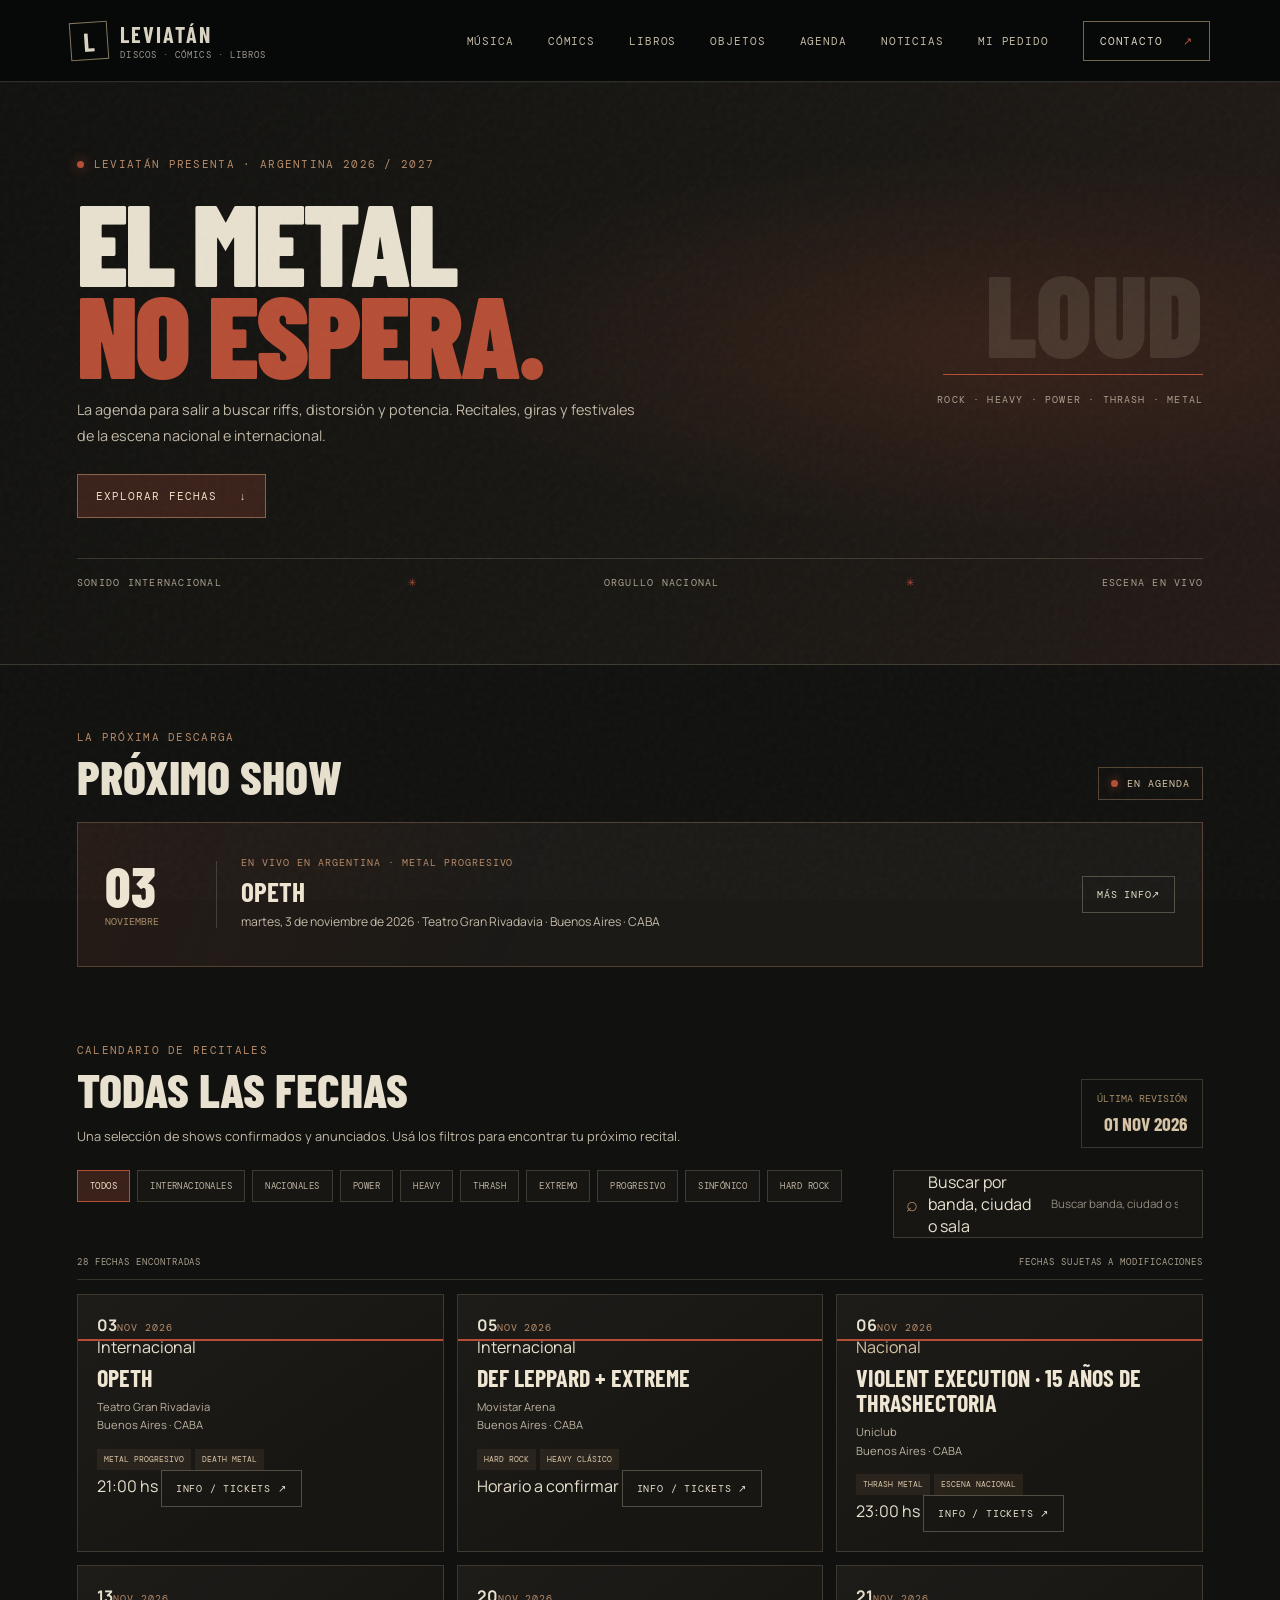
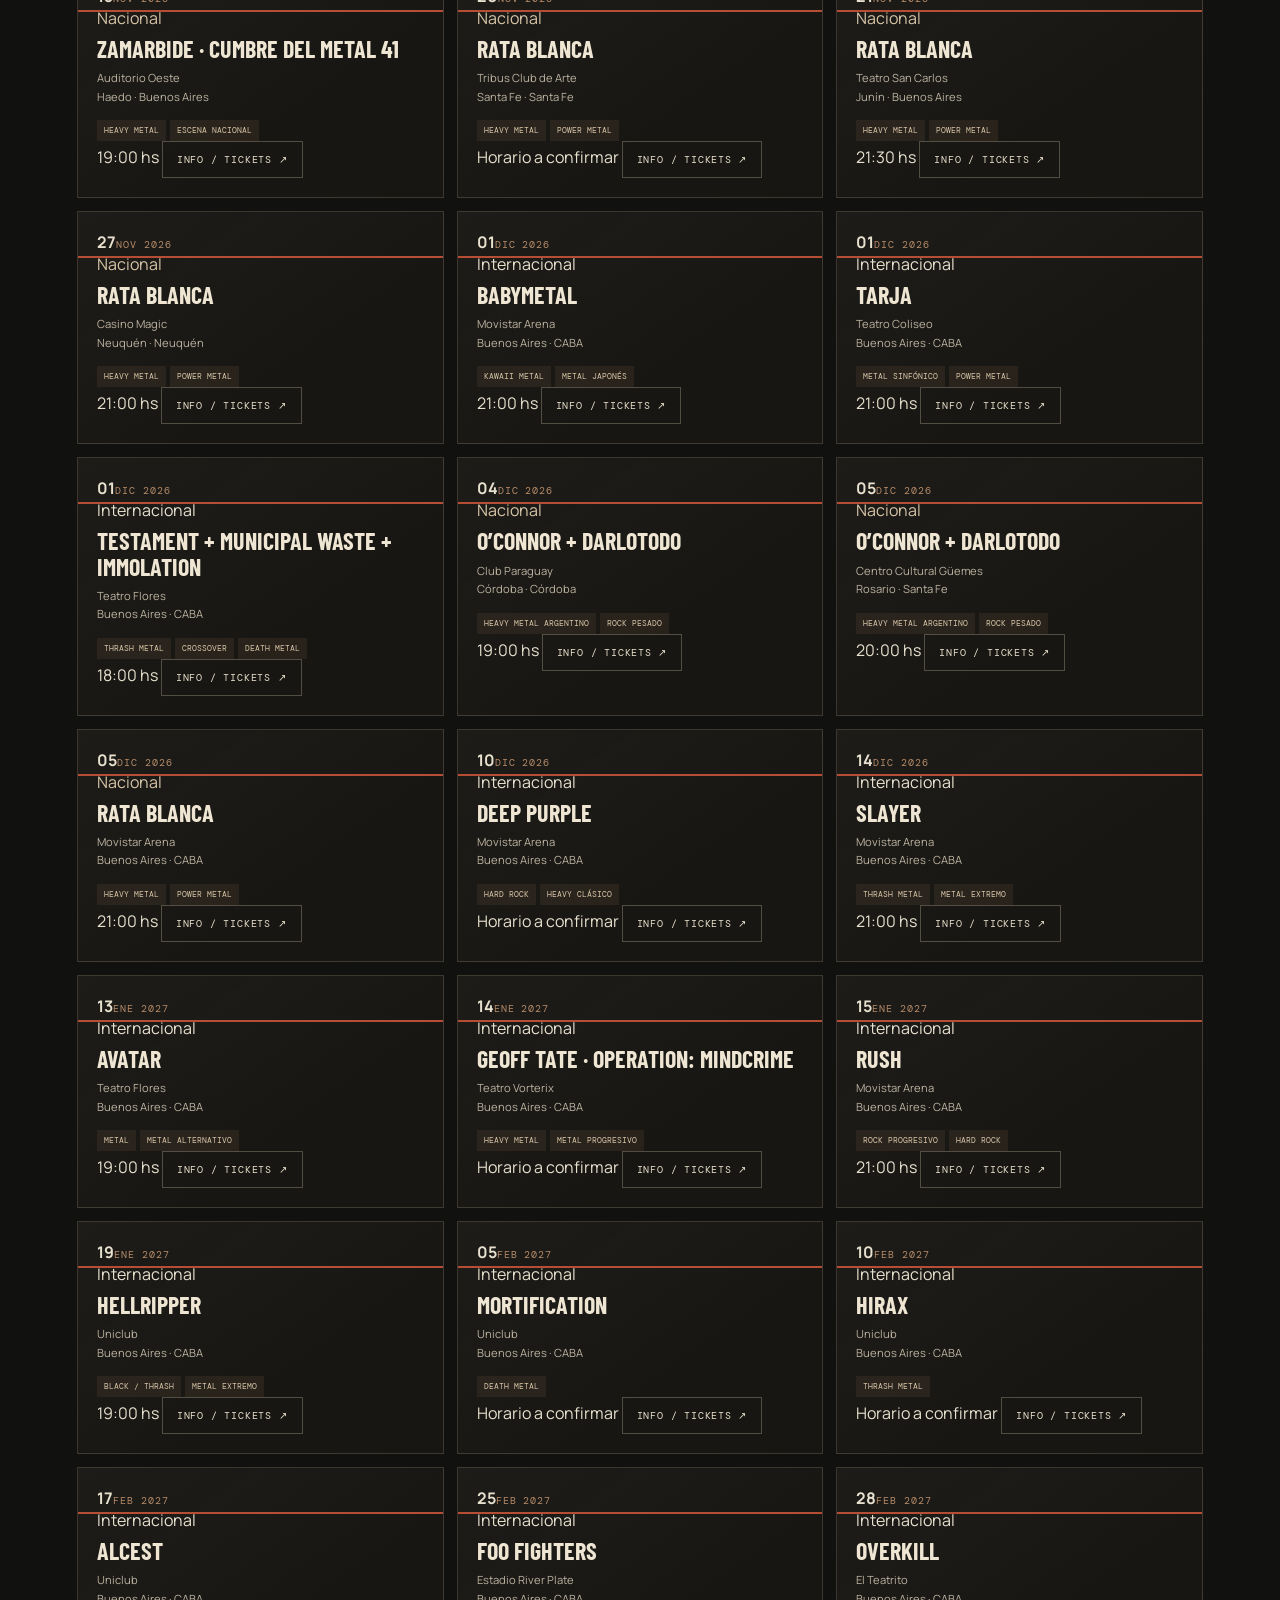
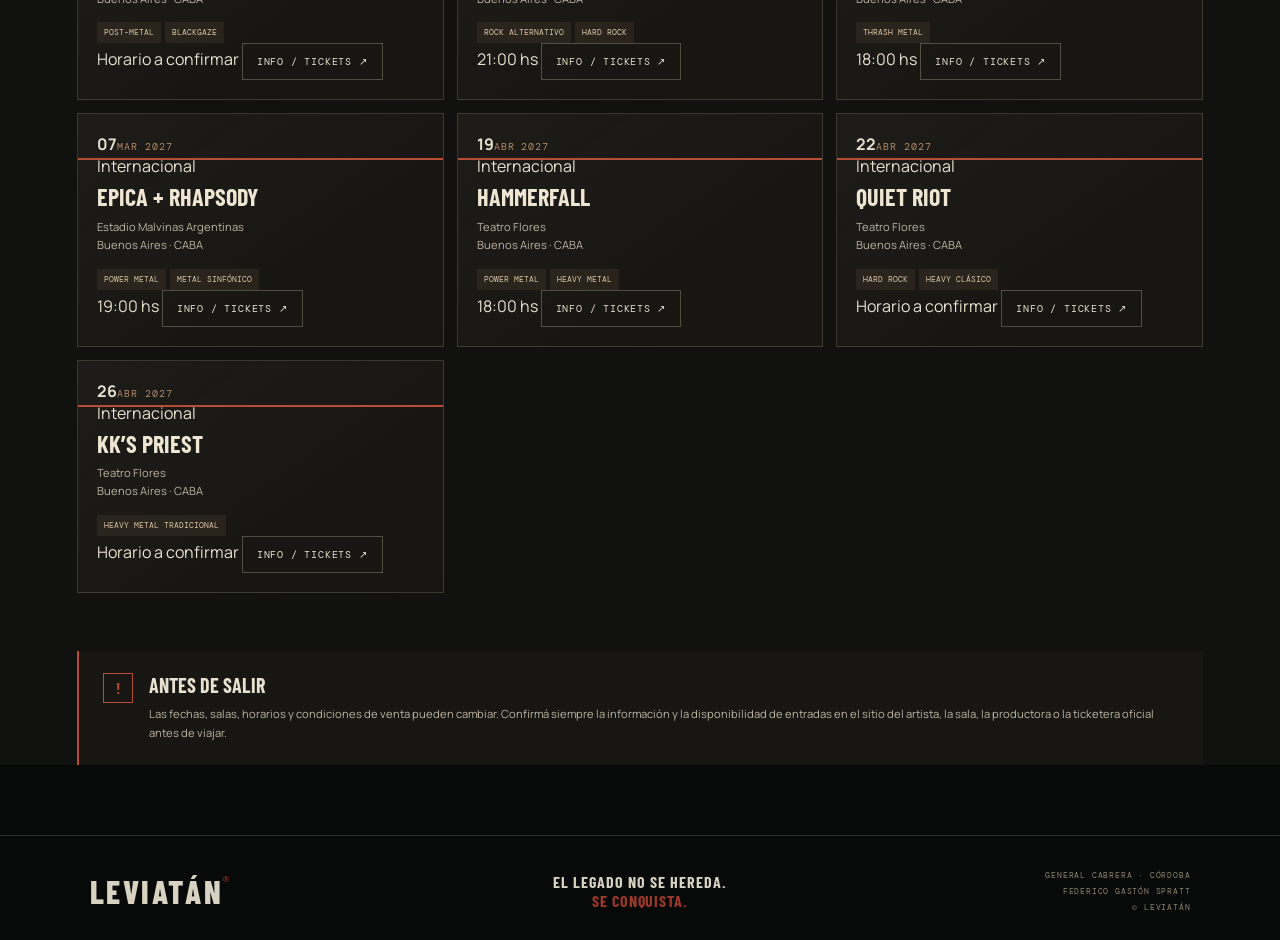
==== commit 69173764: "Update greeting from 'Hello' to 'Goodbye'" ====
--- a/agenda.html
+++ b/agenda.html
@@ -1,273 +1,114 @@
-<!DOCTYPE html>
+<!doctype html>
 <html lang="es">
 <head>
-  <meta charset="UTF-8"><meta name="viewport" content="width=device-width, initial-scale=1.0">
-  <title>Agenda Rock y Metal en Argentina | Leviatán Coleccionables</title>
-  <meta name="description" content="Agenda de recitales y festivales de rock y metal en Argentina. Fechas nacionales e internacionales de heavy, power, thrash, metal extremo y más.">
-  <meta name="robots" content="index, follow"><link rel="canonical" href="https://tiendaleviatan.com/agenda.html">
-  <meta property="og:type" content="website"><meta property="og:site_name" content="Leviatán Coleccionables"><meta property="og:title" content="Agenda Rock y Metal en Argentina | Leviatán"><meta property="og:description" content="Recitales, giras y festivales de heavy, power, thrash y metal en Argentina."><meta property="og:url" content="https://tiendaleviatan.com/agenda.html"><meta property="og:image" content="https://tiendaleviatan.com/img/emblema-leviatan.png">
-  <link rel="icon" href="img/favicon.ico"><link rel="preconnect" href="https://fonts.googleapis.com"><link rel="preconnect" href="https://fonts.gstatic.com" crossorigin><link href="https://fonts.googleapis.com/css2?family=Barlow+Condensed:wght@500;600;700;800;900&family=DM+Mono:wght@400;500&family=Manrope:wght@400;500;600;700;800&display=swap" rel="stylesheet">
-  <link rel="stylesheet" href="css/estilos.css">
-  <link rel="stylesheet" href="css/internas.css">
-  <link rel="stylesheet" href="styles.css">
-  <link rel="stylesheet" href="css/agenda.css">
-  <link rel="stylesheet" href="css/paginas-editoriales.css?v=8">
-  <style id="leviatan-aquatic-theme">/* Leviatán — identidad acuática: negro, acero, plata, azul petróleo y cian. */
-:root {
-  --rojo: #23515a;
-  --rojo-hover: #3f7780;
-  --cian: #75aab0;
-  --ag-bg: #070b0c;
-  --ag-panel: #0e1516;
-  --ag-panel-2: #121b1c;
-  --ag-line: rgba(117,170,176,.22);
-  --ag-text: #eef1ef;
-  --ag-muted: #a7b0ad;
-  --ag-red: #75aab0;
-  --ag-red-dark: #17363b;
-  --ag-gold: #aeb8b5;
-  --ed-bg: #070b0c;
-  --ed-panel: #0e1516;
-  --ed-panel-2: #121b1c;
-  --ed-line: rgba(117,170,176,.22);
-  --ed-text: #eef1ef;
-  --ed-muted: #a7b0ad;
-  --ed-red: #75aab0;
-  --ed-red-dark: #17363b;
-  --ed-gold: #aeb8b5;
-}
-
-body {
-  background:
-    radial-gradient(ellipse at 15% 0%, rgba(63,119,128,.12), transparent 34%),
-    radial-gradient(ellipse at 88% 25%, rgba(35,81,90,.10), transparent 38%),
-    #020303;
-}
-::selection { background: #3f7780; color: #fff; }
-header { border-bottom-color: rgba(117,170,176,.24); }
-header::after {
-  background: linear-gradient(90deg, transparent, rgba(63,119,128,.72) 24%, rgba(117,170,176,.25) 50%, rgba(35,81,90,.68) 78%, transparent);
-  opacity: .8;
-}
-nav a::before { background: #75aab0; }
-nav a:hover { border-color: rgba(117,170,176,.25); background: rgba(28,55,59,.42); }
-
-.editorial-main,
-.agenda-main {
-  background:
-    radial-gradient(ellipse at 50% 0%, rgba(35,81,90,.12), transparent 42%),
-    #070b0c;
-  color: #eef1ef;
-}
-.editorial-hero,
-.agenda-hero {
-  background:
-    radial-gradient(ellipse at 76% 45%, rgba(63,119,128,.26), transparent 42%),
-    radial-gradient(ellipse at 18% 88%, rgba(23,54,59,.28), transparent 48%),
-    linear-gradient(115deg, #05090a 0%, #0c1517 57%, #102327 100%);
-  border-bottom: 1px solid rgba(117,170,176,.42);
-}
-.editorial-hero__texture,
-.agenda-hero__texture {
-  opacity: .2;
-  background-image: repeating-linear-gradient(135deg, transparent 0 17px, rgba(174,184,181,.075) 18px, transparent 19px 37px);
-}
-.editorial-eyebrow,
-.editorial-kicker,
-.agenda-eyebrow,
-.agenda-kicker { color: #aeb8b5; }
-.editorial-eyebrow__dot,
-.agenda-eyebrow__dot,
-.agenda-live-label span {
-  background: #75aab0;
-  box-shadow: 0 0 13px rgba(117,170,176,.72);
-}
-.editorial-hero h1 em,
-.agenda-hero h1 em,
-.editorial-present h2 em { color: #75aab0; }
-.editorial-hero__cta,
-.agenda-hero__cta {
-  background: linear-gradient(135deg, #23515a, #17363b);
-  border: 1px solid rgba(117,170,176,.42);
-}
-.editorial-hero__cta:hover,
-.agenda-hero__cta:hover { background: #3f7780; }
-.editorial-hero__side-line,
-.agenda-hero__side-line { background: #75aab0; }
-.editorial-hero__bottomline,
-.agenda-hero__bottomline { border-top-color: rgba(117,170,176,.22); }
-.editorial-hero__bottomline-mark,
-.agenda-hero__bottomline-mark { color: #75aab0; }
-
-/* Noticias y Nosotros */
-.editorial-section-heading h2,
-.editorial-timeline__content h3,
-.editorial-present h2,
-.editorial-news-feature__body h2,
-.editorial-news-archive-card__body h2 { color: #dce1de; }
-.editorial-archive-mark strong,
-.editorial-news-feature__date small,
-.editorial-news-subblocks .editorial-card-kicker { color: #aeb8b5; }
-.editorial-timeline::before { background: linear-gradient(#75aab0, rgba(174,184,181,.22)); }
-.editorial-timeline__item { border-color: rgba(117,170,176,.20); background: linear-gradient(120deg, rgba(117,170,176,.035), transparent 42%), #0e1516; }
-.editorial-timeline__stamp > span { border-color: rgba(117,170,176,.65); background: #0e1516; }
-.editorial-timeline__stamp strong { color: #aeb8b5; }
-.editorial-card-kicker { color: #75aab0; }
-.editorial-timeline__item--today { border-color: rgba(117,170,176,.48); background: linear-gradient(110deg, rgba(63,119,128,.15), rgba(255,255,255,.018) 48%), #0e1516; }
-.editorial-timeline__item--today .editorial-timeline__stamp > span { background: #17363b; }
-.editorial-present {
-  border-color: rgba(117,170,176,.4);
-  background: radial-gradient(ellipse at 15% 50%, rgba(35,81,90,.23), transparent 45%), linear-gradient(110deg, rgba(255,255,255,.025), transparent 58%), #0e1516;
-}
-.editorial-present__actions a { border-color: rgba(174,184,181,.26); color: #dce1de; }
-.editorial-present__actions a:hover { border-color: #75aab0; background: #17363b; }
-.editorial-news-feature {
-  border-color: rgba(117,170,176,.42);
-  background: linear-gradient(110deg, rgba(35,81,90,.16), rgba(255,255,255,.018) 43%), #0e1516;
-}
-.editorial-news-feature__meta,
-.editorial-news-archive-card__header { border-color: rgba(117,170,176,.2); }
-.editorial-status-tag { border-color: rgba(117,170,176,.48); color: #c5d9d8; }
-.editorial-status-tag--muted { border-color: rgba(174,184,181,.34); color: #aeb8b5; }
-.editorial-news-confirmation { border-color: rgba(117,170,176,.32); color: #c5d9d8; }
-.editorial-news-confirmation__dot { background: #75aab0; box-shadow: 0 0 10px rgba(117,170,176,.55); }
-.editorial-news-archive-card { border-color: rgba(117,170,176,.2); background: linear-gradient(145deg, rgba(117,170,176,.035), transparent 65%), #0e1516; }
-.editorial-news-subblocks > div { border-top-color: #75aab0; background: #121b1c; }
-.editorial-backtop { color: #aeb8b5; }
-.editorial-backtop:hover { color: #75aab0; }
-
-/* Agenda: filtros, tarjetas, etiquetas y aviso */
-.agenda-live-label { border-color: rgba(117,170,176,.42); color: #c5d9d8; }
-.agenda-next__card {
-  border-color: rgba(117,170,176,.42);
-  background: linear-gradient(110deg, rgba(35,81,90,.17), rgba(255,255,255,.02) 42%), #0e1516;
-}
-.agenda-next__date span,
-.agenda-update strong,
-.agenda-card__month,
-.agenda-search__icon { color: #aeb8b5; }
-.agenda-next__info small { color: #75aab0; }
-.agenda-next__action:hover,
-.agenda-ticket:hover { border-color: #75aab0; background: #17363b; }
-.agenda-filter:hover { border-color: rgba(117,170,176,.65); }
-.agenda-filter.is-active { border-color: #75aab0; background: #17363b; color: #eef1ef; }
-.agenda-card { border-color: rgba(117,170,176,.2); background: linear-gradient(145deg, rgba(117,170,176,.045), transparent 65%), #0e1516; }
-.agenda-card:hover { border-color: rgba(117,170,176,.65); background-color: #121b1c; }
-.agenda-card__rule { background: #75aab0; }
-.agenda-card__type--nacional { border-color: rgba(174,184,181,.4); color: #aeb8b5; }
-.agenda-tag { background: rgba(117,170,176,.09); color: #c4d0ce; }
-.agenda-empty { border-color: rgba(117,170,176,.28); }
-.agenda-empty button { background: #23515a; }
-.agenda-empty button:hover { background: #3f7780; }
-.agenda-note { border-left-color: #75aab0; background: #0e1516; }
-.agenda-note__symbol { border-color: #75aab0; color: #75aab0; }
-.agenda-backtop { color: #aeb8b5; }
-.agenda-backtop:hover { color: #75aab0; }
-
-.footer { border-top-color: rgba(117,170,176,.24); }
-.footer::before { background: linear-gradient(90deg, transparent, rgba(63,119,128,.72) 23%, rgba(117,170,176,.24) 52%, rgba(35,81,90,.68) 78%, transparent); }
-.footer h2 { color: #dce1de; }
-.footer a:hover { color: #75aab0; }
-
-@media (prefers-reduced-motion: reduce) {
-  *, *::before, *::after { scroll-behavior: auto !important; transition-duration: .01ms !important; animation-duration: .01ms !important; }
-}
-</style>
-<style id="agenda-layout-fix">
-:root{--ag-bg:#070b0c;--ag-panel:#0e1516;--ag-panel-2:#121b1c;--ag-line:rgba(117,170,176,.22);--ag-text:#eef1ef;--ag-muted:#a7b0ad;--ag-cyan:#75aab0;--ag-deep:#17363b;--ag-silver:#aeb8b5}
-.agenda-main{display:block!important;width:100%;overflow:hidden;background:radial-gradient(ellipse at 50% 0%,rgba(35,81,90,.12),transparent 42%),#070b0c!important;color:var(--ag-text)!important;font-family:Manrope,Arial,sans-serif}
-.agenda-hero{position:relative!important;isolation:isolate;display:grid!important;grid-template-columns:minmax(0,1fr) minmax(230px,.48fr)!important;align-items:center!important;gap:42px!important;min-height:510px!important;padding:76px 7vw 66px!important;overflow:hidden!important;background:radial-gradient(ellipse at 76% 45%,rgba(63,119,128,.26),transparent 42%),radial-gradient(ellipse at 18% 88%,rgba(23,54,59,.28),transparent 48%),linear-gradient(115deg,#05090a 0%,#0c1517 57%,#102327 100%)!important;border-bottom:1px solid rgba(117,170,176,.42)!important}
-.agenda-hero__texture{position:absolute!important;inset:0!important;z-index:-1!important;opacity:.2!important;background-image:repeating-linear-gradient(135deg,transparent 0 17px,rgba(174,184,181,.075) 18px,transparent 19px 37px)!important;pointer-events:none}
-.agenda-hero__content{position:relative;z-index:1;max-width:780px}
-.agenda-eyebrow,.agenda-kicker{display:flex;align-items:center;gap:10px;color:#aeb8b5!important;font:9px 'DM Mono',monospace!important;letter-spacing:.14em!important;text-transform:uppercase}
-.agenda-eyebrow__dot{display:inline-block;width:7px;height:7px;border-radius:50%;background:#75aab0!important;box-shadow:0 0 13px rgba(117,170,176,.72)}
-.agenda-hero h1{max-width:850px;margin:24px 0 18px!important;color:#eef1ef!important;font:900 clamp(64px,8.2vw,112px)/.82 'Barlow Condensed',Impact,sans-serif!important;letter-spacing:-.025em!important;text-transform:uppercase}
-.agenda-hero h1 em{color:#75aab0!important;font-style:normal}
-.agenda-hero__content>p{max-width:570px;margin:0 0 25px!important;color:#a7b0ad!important;font:14px/1.8 Manrope,Arial,sans-serif!important}
-.agenda-hero__cta{display:inline-flex!important;align-items:center;gap:24px;padding:15px 19px!important;border:1px solid rgba(117,170,176,.42)!important;background:linear-gradient(135deg,#23515a,#17363b)!important;color:#eef1ef!important;text-decoration:none!important;font:9px 'DM Mono',monospace!important;letter-spacing:.1em!important;text-transform:uppercase;transition:background .2s,border-color .2s}
-.agenda-hero__cta:hover{background:#3f7780!important;border-color:#75aab0!important}
-.agenda-hero__side{display:flex!important;flex-direction:column!important;align-items:flex-end!important;justify-content:center!important;gap:16px!important;min-width:0;color:#aeb8b5}
-.agenda-hero__side-word{font:900 clamp(64px,9vw,130px)/.8 'Barlow Condensed',Impact,sans-serif!important;letter-spacing:.02em;color:rgba(174,184,181,.13)!important}
-.agenda-hero__side-line{width:100%;max-width:260px;height:1px;background:#75aab0!important}
-.agenda-hero__side-small{max-width:270px;text-align:right;color:#a7b0ad!important;font:8px/1.8 'DM Mono',monospace!important;letter-spacing:.12em}
-.agenda-hero__bottomline{grid-column:1/-1;display:flex!important;align-items:center;justify-content:space-between;gap:14px;margin-top:2px;padding-top:17px;border-top:1px solid rgba(117,170,176,.22)!important;color:#a7b0ad!important;font:8px 'DM Mono',monospace!important;letter-spacing:.13em;text-transform:uppercase}
-.agenda-hero__bottomline-mark{color:#75aab0!important}
-.agenda-wrap{width:100%;max-width:1500px;margin:0 auto;padding:66px 7vw 0!important}
-.agenda-section-heading{display:flex!important;align-items:flex-end!important;justify-content:space-between!important;gap:24px!important;margin:0 0 22px!important}
-.agenda-section-heading h2{margin:10px 0 0!important;color:#dce1de!important;font:800 clamp(34px,4vw,48px)/.95 'Barlow Condensed',Impact,sans-serif!important;letter-spacing:.01em;text-transform:uppercase}
-.agenda-intro{max-width:620px;margin:13px 0 0!important;color:#a7b0ad!important;font:12px/1.75 Manrope,Arial,sans-serif!important}
-.agenda-live-label{display:inline-flex!important;align-items:center;gap:9px;padding:9px 12px;border:1px solid rgba(117,170,176,.42)!important;color:#c5d9d8!important;font:9px 'DM Mono',monospace!important;letter-spacing:.1em;text-transform:uppercase;white-space:nowrap}
-.agenda-live-label span{width:7px;height:7px;border-radius:50%;background:#75aab0!important;box-shadow:0 0 10px rgba(117,170,176,.7)}
-.agenda-next__card{display:grid!important;grid-template-columns:112px minmax(0,1fr) auto!important;align-items:center!important;gap:24px!important;min-height:150px!important;padding:25px 28px!important;border:1px solid rgba(117,170,176,.42)!important;background:linear-gradient(110deg,rgba(35,81,90,.17),rgba(255,255,255,.02) 42%),#0e1516!important;color:#eef1ef!important}
-.agenda-next__date{display:flex!important;flex-direction:column!important;align-items:flex-start!important;gap:4px!important;padding-right:18px;border-right:1px solid rgba(117,170,176,.22)}
-.agenda-next__date strong,.agenda-next__date b{color:#eef1ef!important;font:800 56px/.9 'Barlow Condensed',Impact,sans-serif!important}
-.agenda-next__date span{color:#aeb8b5!important;font:10px 'DM Mono',monospace!important;text-transform:uppercase}
+<meta charset="utf-8">
+<meta name="viewport" content="width=device-width, initial-scale=1">
+<meta name="theme-color" content="#11110f">
+<title>Agenda Rock y Metal en Argentina | Leviatán Coleccionables</title>
+<meta name="description" content="Agenda de recitales y festivales de rock y metal en Argentina. Fechas nacionales e internacionales de heavy, power, thrash, metal extremo y más.">
+<meta name="robots" content="index, follow">
+<link rel="canonical" href="https://tiendaleviatan.com/agenda.html">
+<meta property="og:type" content="website">
+<meta property="og:site_name" content="Leviatán Coleccionables">
+<meta property="og:title" content="Agenda Rock y Metal en Argentina | Leviatán">
+<meta property="og:description" content="Recitales, giras y festivales de heavy, power, thrash y metal en Argentina.">
+<meta property="og:url" content="https://tiendaleviatan.com/agenda.html">
+<meta property="og:image" content="https://tiendaleviatan.com/img/emblema-leviatan.png">
+<link rel="icon" href="img/favicon.ico">
+<link rel="preconnect" href="https://fonts.googleapis.com">
+<link rel="preconnect" href="https://fonts.gstatic.com" crossorigin>
+<link href="https://fonts.googleapis.com/css2?family=Barlow+Condensed:wght@500;600;700;800;900&family=DM+Mono:wght@400;500&family=Manrope:wght@400;500;600;700;800&display=swap" rel="stylesheet">
+<link rel="stylesheet" href="styles.css">
+<style>
+/* Agenda: extensión visual del sistema actual de Leviatán. */
+.agenda-page{background:#11110f;color:#e8e1cf}
+.agenda-hero{position:relative;display:grid;grid-template-columns:minmax(0,1.35fr) minmax(220px,.65fr);gap:35px;align-items:center;min-height:430px;padding:75px max(6vw,calc((100vw - 1240px)/2));overflow:hidden;background:radial-gradient(ellipse at 78% 45%,rgba(182,78,54,.17),transparent 42%),linear-gradient(115deg,#11110f 0%,#191713 58%,#241a16 100%);border-bottom:1px solid rgba(218,205,174,.2)}
+.agenda-hero:after{content:"";position:absolute;inset:0;pointer-events:none;opacity:.16;background:repeating-linear-gradient(135deg,transparent 0 18px,rgba(218,205,174,.09) 19px,transparent 20px 39px)}
+.agenda-hero__content,.agenda-hero__side,.agenda-hero__bottomline{position:relative;z-index:1}
+.agenda-eyebrow,.agenda-kicker{display:flex;align-items:center;gap:10px;color:#b58a68;font: .68rem 'DM Mono',monospace;letter-spacing:.12em;text-transform:uppercase}
+.agenda-eyebrow__dot{width:7px;height:7px;border-radius:50%;background:#b64e36;box-shadow:0 0 12px rgba(182,78,54,.7)}
+.agenda-hero h1{margin:24px 0 18px;color:#e8e1cf;font:900 clamp(4.4rem,9vw,8rem)/.8 'Barlow Condensed',Impact,sans-serif;letter-spacing:-.025em;text-transform:uppercase}
+.agenda-hero h1 em{color:#b64e36;font-style:normal}
+.agenda-hero__content>p{max-width:570px;margin:0 0 25px;color:#c2b9a7;font-size:.9rem;line-height:1.8}
+.agenda-hero__cta{display:inline-flex;align-items:center;gap:22px;padding:14px 18px;border:1px solid #8b604b;background:#3a211a;color:#f0dfc8;text-decoration:none;font:.68rem 'DM Mono',monospace;letter-spacing:.1em;transition:.2s}
+.agenda-hero__cta:hover{background:#5a3024;border-color:#bd765c}
+.agenda-hero__side{display:flex;flex-direction:column;align-items:flex-end;gap:16px;color:#a88c69}
+.agenda-hero__side-word{font:900 clamp(4rem,9vw,8rem)/.8 'Barlow Condensed',Impact,sans-serif;color:rgba(218,205,174,.13)}
+.agenda-hero__side-line{width:100%;max-width:260px;height:1px;background:#b64e36}
+.agenda-hero__side-small{max-width:270px;text-align:right;color:#a99f8d;font: .62rem/1.8 'DM Mono',monospace;letter-spacing:.12em}
+.agenda-hero__bottomline{grid-column:1/-1;display:flex;justify-content:space-between;gap:14px;margin-top:5px;padding-top:17px;border-top:1px solid rgba(218,205,174,.18);color:#a99f8d;font:.6rem 'DM Mono',monospace;letter-spacing:.13em}
+.agenda-hero__bottomline-mark{color:#b64e36}
+.agenda-wrap{width:100%;max-width:1500px;margin:0 auto;padding:65px max(6vw,calc((100vw - 1240px)/2)) 0}
+.agenda-section-heading{display:flex;align-items:flex-end;justify-content:space-between;gap:24px;margin:0 0 22px}
+.agenda-section-heading h2{margin:10px 0 0;color:#e8e1cf;font:800 clamp(2.2rem,4vw,3rem)/.95 'Barlow Condensed',Impact,sans-serif;text-transform:uppercase}
+.agenda-intro{max-width:620px;margin:13px 0 0;color:#c2b9a7;font-size:.8rem;line-height:1.75}
+.agenda-live-label{display:inline-flex;align-items:center;gap:9px;padding:9px 12px;border:1px solid rgba(181,138,104,.42);color:#d7c4a7;font:.62rem 'DM Mono',monospace;letter-spacing:.1em;white-space:nowrap}
+.agenda-live-label span{width:7px;height:7px;border-radius:50%;background:#b64e36;box-shadow:0 0 10px rgba(182,78,54,.65)}
+.agenda-next__card{display:grid;grid-template-columns:112px minmax(0,1fr) auto;align-items:center;gap:24px;min-height:145px;padding:24px 27px;border:1px solid rgba(181,138,104,.35);background:linear-gradient(110deg,rgba(182,78,54,.09),rgba(255,255,255,.015) 44%),#171613;color:#e8e1cf}
+.agenda-next__date{display:flex;flex-direction:column;gap:4px;padding-right:18px;border-right:1px solid rgba(218,205,174,.2)}
+.agenda-next__date strong,.agenda-next__date b{color:#eee5d2;font:800 3.5rem/.9 'Barlow Condensed',Impact,sans-serif}
+.agenda-next__date span,.agenda-update__label{color:#a88c69;font:.62rem 'DM Mono',monospace;text-transform:uppercase}
 .agenda-next__info{min-width:0}
-.agenda-next__info small{display:block;margin-bottom:8px;color:#75aab0!important;font:9px 'DM Mono',monospace!important;letter-spacing:.1em;text-transform:uppercase}
-.agenda-next__info h3{margin:0 0 7px;color:#eef1ef!important;font:700 26px/1.05 'Barlow Condensed',Impact,sans-serif!important;text-transform:uppercase}
-.agenda-next__info p{margin:0;color:#a7b0ad!important;font:12px/1.7 Manrope,Arial,sans-serif!important}
-.agenda-next__action,.agenda-ticket{display:inline-flex!important;align-items:center;justify-content:center;padding:12px 15px!important;border:1px solid rgba(174,184,181,.3)!important;color:#dce1de!important;background:transparent!important;text-decoration:none!important;font:9px 'DM Mono',monospace!important;letter-spacing:.08em;text-transform:uppercase;white-space:nowrap}
-.agenda-next__action:hover,.agenda-ticket:hover{border-color:#75aab0!important;background:#17363b!important}
-.agenda-listing{padding-top:76px!important;padding-bottom:48px!important}
-.agenda-update{display:flex;flex-direction:column;align-items:flex-end;gap:7px;padding:12px 15px;border:1px solid rgba(117,170,176,.22);white-space:nowrap}
-.agenda-update__label{color:#a7b0ad;font:8px 'DM Mono',monospace;letter-spacing:.12em}
-.agenda-update strong{color:#aeb8b5!important;font:700 18px 'Barlow Condensed',Impact,sans-serif!important}
+.agenda-next__info small{display:block;margin-bottom:8px;color:#b58a68;font:.62rem 'DM Mono',monospace;letter-spacing:.1em;text-transform:uppercase}
+.agenda-next__info h3{margin:0 0 7px;color:#eee5d2;font:700 1.7rem/1.05 'Barlow Condensed',Impact,sans-serif;text-transform:uppercase}
+.agenda-next__info p{margin:0;color:#c2b9a7;font-size:.76rem;line-height:1.7}
+.agenda-next__action,.agenda-ticket{display:inline-flex;align-items:center;justify-content:center;padding:11px 14px;border:1px solid rgba(218,205,174,.3);color:#e8dfca;background:transparent;text-decoration:none;font:.62rem 'DM Mono',monospace;letter-spacing:.08em;text-transform:uppercase;white-space:nowrap}
+.agenda-next__action:hover,.agenda-ticket:hover{border-color:#b64e36;background:#3a211a}
+.agenda-listing{padding-top:76px;padding-bottom:48px}
+.agenda-update{display:flex;flex-direction:column;align-items:flex-end;gap:7px;padding:12px 15px;border:1px solid rgba(218,205,174,.2);white-space:nowrap}
+.agenda-update strong{color:#d7c4a7;font:700 1.2rem 'Barlow Condensed',Impact,sans-serif}
 .agenda-tools{display:grid;grid-template-columns:minmax(0,1fr) minmax(230px,310px);gap:18px;align-items:start;margin:22px 0 18px}
-.agenda-filters{display:flex!important;flex-wrap:wrap!important;gap:7px!important}
-.agenda-filter{padding:9px 12px!important;border:1px solid rgba(117,170,176,.22)!important;background:#0e1516!important;color:#a7b0ad!important;font:8px 'DM Mono',monospace!important;letter-spacing:.05em;text-transform:uppercase;cursor:pointer;transition:.2s}
-.agenda-filter:hover{border-color:rgba(117,170,176,.65)!important;color:#eef1ef!important}
-.agenda-filter.is-active{border-color:#75aab0!important;background:#17363b!important;color:#eef1ef!important}
-.agenda-search{display:flex!important;align-items:center;gap:10px;min-height:40px;padding:0 12px;border:1px solid rgba(117,170,176,.22)!important;background:#0e1516!important}
-.agenda-search__icon{color:#aeb8b5!important;font-size:20px}
-.agenda-search input{width:100%;min-width:0;padding:10px 0;border:0!important;outline:0!important;background:transparent!important;color:#eef1ef!important;font:11px Manrope,Arial,sans-serif!important}
-.agenda-search input::placeholder{color:#7e8986}
-.agenda-results-bar{display:flex;justify-content:space-between;gap:14px;margin:0 0 14px;padding:0 0 11px;border-bottom:1px solid rgba(117,170,176,.22);color:#a7b0ad;font:8px 'DM Mono',monospace;letter-spacing:.1em;text-transform:uppercase}
-.agenda-results-bar p{margin:0!important}
-.agenda-grid{display:grid!important;grid-template-columns:repeat(3,minmax(0,1fr))!important;gap:12px!important;align-items:stretch}
-.agenda-card{position:relative;display:flex!important;flex-direction:column!important;min-width:0;min-height:220px;padding:19px!important;border:1px solid rgba(117,170,176,.2)!important;background:linear-gradient(145deg,rgba(117,170,176,.045),transparent 65%),#0e1516!important;color:#eef1ef!important;transition:border-color .2s,transform .2s}
-.agenda-card:hover{border-color:rgba(117,170,176,.65)!important;background-color:#121b1c!important;transform:translateY(-2px)}
-.agenda-card__rule{height:2px;background:#75aab0!important;margin:-19px -19px 16px}
-.agenda-card__month{color:#aeb8b5!important;font:9px 'DM Mono',monospace!important;letter-spacing:.1em;text-transform:uppercase}
-.agenda-card h3,.agenda-card__title{margin:8px 0;color:#eef1ef!important;font:700 23px/1.05 'Barlow Condensed',Impact,sans-serif!important;text-transform:uppercase}
-.agenda-card p{margin:0 0 10px;color:#a7b0ad!important;font:11px/1.65 Manrope,Arial,sans-serif!important}
-.agenda-card__type--nacional{border-color:rgba(174,184,181,.4)!important;color:#aeb8b5!important}
-.agenda-tag{display:inline-block;margin:3px 4px 0 0;padding:5px 7px;background:rgba(117,170,176,.09)!important;color:#c4d0ce!important;font:8px 'DM Mono',monospace!important;text-transform:uppercase}
-.agenda-empty{display:flex;flex-direction:column;align-items:center;gap:10px;padding:32px 20px;border:1px dashed rgba(117,170,176,.28)!important;color:#a7b0ad;text-align:center}
+.agenda-filters{display:flex;flex-wrap:wrap;gap:7px}
+.agenda-filter{padding:9px 12px;border:1px solid rgba(218,205,174,.2);background:#171613;color:#bdb3a1;font:.58rem 'DM Mono',monospace;letter-spacing:.05em;text-transform:uppercase;cursor:pointer;transition:.2s}
+.agenda-filter:hover{border-color:#b58a68;color:#eee5d2}
+.agenda-filter.is-active{border-color:#b64e36;background:#3a211a;color:#f0dfc8}
+.agenda-search{display:flex;align-items:center;gap:10px;min-height:40px;padding:0 12px;border:1px solid rgba(218,205,174,.2);background:#171613}
+.agenda-search__icon{color:#b58a68;font-size:1.25rem}
+.agenda-search input{width:100%;min-width:0;padding:10px 0;border:0;outline:0;background:transparent;color:#eee5d2;font: .72rem Manrope,Arial,sans-serif}
+.agenda-search input::placeholder{color:#928a7d}
+.agenda-results-bar{display:flex;justify-content:space-between;gap:14px;margin:0 0 14px;padding:0 0 11px;border-bottom:1px solid rgba(218,205,174,.18);color:#a99f8d;font:.58rem 'DM Mono',monospace;letter-spacing:.1em;text-transform:uppercase}
+.agenda-results-bar p{margin:0}
+.agenda-grid{display:grid;grid-template-columns:repeat(3,minmax(0,1fr));gap:13px;align-items:stretch}
+.agenda-card{position:relative;display:flex;flex-direction:column;min-width:0;min-height:220px;padding:19px;border:1px solid rgba(218,205,174,.18);background:linear-gradient(145deg,rgba(218,205,174,.035),transparent 65%),#171613;color:#e8e1cf;transition:border-color .2s,transform .2s}
+.agenda-card:hover{border-color:rgba(181,138,104,.7);transform:translateY(-2px)}
+.agenda-card__rule{height:2px;margin:-19px -19px 16px;background:#b64e36}
+.agenda-card__month{color:#b58a68;font:.6rem 'DM Mono',monospace;letter-spacing:.1em;text-transform:uppercase}
+.agenda-card h3,.agenda-card__title{margin:8px 0;color:#eee5d2;font:700 1.5rem/1.05 'Barlow Condensed',Impact,sans-serif;text-transform:uppercase}
+.agenda-card p{margin:0 0 10px;color:#bdb3a1;font-size:.7rem;line-height:1.65}
+.agenda-card__type--nacional{border-color:rgba(181,138,104,.45)!important;color:#d7c4a7!important}
+.agenda-tag{display:inline-block;margin:3px 4px 0 0;padding:5px 7px;background:rgba(181,138,104,.1);color:#d7c4a7;font:.53rem 'DM Mono',monospace;text-transform:uppercase}
+.agenda-empty{display:flex;flex-direction:column;align-items:center;gap:10px;padding:32px 20px;border:1px dashed rgba(218,205,174,.28);color:#bdb3a1;text-align:center}
 .agenda-empty[hidden]{display:none!important}
-.agenda-empty strong{color:#eef1ef;font:700 24px 'Barlow Condensed',Impact,sans-serif;text-transform:uppercase}
-.agenda-empty button{margin-top:8px;padding:11px 14px;border:0;background:#23515a!important;color:#fff;font:9px 'DM Mono',monospace;cursor:pointer}
-.agenda-empty button:hover{background:#3f7780!important}
-.agenda-note{display:flex!important;align-items:flex-start!important;gap:16px!important;width:calc(100% - 14vw);max-width:1290px;margin:10px auto 70px!important;padding:22px 24px!important;border-left:2px solid #75aab0!important;background:#0e1516!important;color:#a7b0ad!important}
-.agenda-note__symbol{display:grid;flex:none;width:30px;height:30px;place-items:center;border:1px solid #75aab0!important;color:#75aab0!important;font:700 16px 'Barlow Condensed',sans-serif}
-.agenda-note h2{margin:0 0 7px!important;color:#dce1de!important;font:700 20px 'Barlow Condensed',Impact,sans-serif!important}
-.agenda-note p{margin:0!important;color:#a7b0ad!important;font:11px/1.75 Manrope,Arial,sans-serif!important}
-.agenda-loading{color:#a7b0ad!important;font:11px Manrope,Arial,sans-serif!important}
-.agenda-backtop{color:#aeb8b5!important;text-decoration:none!important}
-@media(max-width:1000px){.agenda-hero{grid-template-columns:1fr!important;min-height:0!important}.agenda-hero__side{display:none!important}.agenda-grid{grid-template-columns:repeat(2,minmax(0,1fr))!important}.agenda-tools{grid-template-columns:1fr}.agenda-search{max-width:none}}
-@media(max-width:680px){.agenda-hero{padding:65px 22px 26px!important;gap:28px!important}.agenda-hero h1{font-size:clamp(58px,16vw,84px)!important}.agenda-hero__bottomline{flex-wrap:wrap;justify-content:flex-start;font-size:7px!important}.agenda-wrap{padding:48px 22px 0!important}.agenda-section-heading{align-items:flex-start!important;flex-direction:column!important}.agenda-next__card{grid-template-columns:75px minmax(0,1fr)!important;gap:14px!important;padding:18px!important}.agenda-next__date{padding-right:10px}.agenda-next__date strong,.agenda-next__date b{font-size:44px!important}.agenda-next__action{grid-column:1/-1;justify-self:start}.agenda-update{align-items:flex-start}.agenda-grid{grid-template-columns:1fr!important}.agenda-results-bar{flex-direction:column}.agenda-note{width:calc(100% - 44px);margin:28px auto 48px!important;padding:18px!important}}
+.agenda-empty strong{color:#eee5d2;font:700 1.5rem 'Barlow Condensed',Impact,sans-serif;text-transform:uppercase}
+.agenda-empty button{margin-top:8px;padding:11px 14px;border:1px solid #8b604b;background:#3a211a;color:#f0dfc8;font:.6rem 'DM Mono',monospace;cursor:pointer}
+.agenda-note{display:flex;align-items:flex-start;gap:16px;width:calc(100% - 12vw);max-width:1240px;margin:10px auto 70px;padding:22px 24px;border-left:2px solid #b64e36;background:#171613;color:#bdb3a1}
+.agenda-note__symbol{display:grid;flex:none;width:30px;height:30px;place-items:center;border:1px solid #b64e36;color:#b64e36;font:700 1rem 'Barlow Condensed',sans-serif}
+.agenda-note h2{margin:0 0 7px;color:#e8e1cf;font:700 1.25rem 'Barlow Condensed',Impact,sans-serif}
+.agenda-note p{margin:0;color:#bdb3a1;font-size:.7rem;line-height:1.75}
+.agenda-loading{color:#bdb3a1;font-size:.75rem}
+.agenda-backtop{color:#b58a68;text-decoration:none}
+@media(max-width:1000px){.agenda-hero{grid-template-columns:1fr;min-height:0}.agenda-hero__side{display:none}.agenda-grid{grid-template-columns:repeat(2,minmax(0,1fr))}.agenda-tools{grid-template-columns:1fr}}
+@media(max-width:680px){.agenda-hero{padding:65px 22px 26px;gap:28px}.agenda-hero h1{font-size:clamp(3.8rem,16vw,5.3rem)}.agenda-hero__bottomline{flex-wrap:wrap;justify-content:flex-start;font-size:.5rem}.agenda-wrap{padding:48px 22px 0}.agenda-section-heading{align-items:flex-start;flex-direction:column}.agenda-next__card{grid-template-columns:75px minmax(0,1fr);gap:14px;padding:18px}.agenda-next__date{padding-right:10px}.agenda-next__date strong,.agenda-next__date b{font-size:2.8rem}.agenda-next__action{grid-column:1/-1;justify-self:start}.agenda-update{align-items:flex-start}.agenda-grid{grid-template-columns:1fr}.agenda-results-bar{flex-direction:column}.agenda-note{width:calc(100% - 44px);margin:28px auto 48px;padding:18px}}
 </style>
 </head>
 <body>
 <div class="grain" aria-hidden="true"></div>
 <header class="site-header">
-  <a class="wordmark" href="index.html" aria-label="Leviatán, inicio">
-    <span class="wordmark-mark">L</span>
-    <span><b>LEVIATÁN</b><small>DISCOS · CÓMICS · LIBROS</small></span>
-  </a>
-  <button class="menu-toggle" type="button" aria-expanded="false" aria-controls="main-nav">MENÚ <span>＋</span></button>
-  <nav class="main-nav" id="main-nav" aria-label="Navegación principal">
-    <a href="musica.html">Música</a>
-    <a href="comics.html">Cómics</a>
-    <a href="libros.html">Libros</a>
-    <a href="figuras.html">Objetos</a>
-    <a href="agenda.html" aria-current="page">Agenda</a>
-    <a href="noticias.html">Noticias</a>
-    <a href="index.html#comanda">Mi pedido</a>
-    <a href="contacto.html" class="nav-contact">Contacto <span>↗</span></a>
-  </nav>
+<a class="wordmark" href="index.html" aria-label="Leviatán, inicio"><span class="wordmark-mark">L</span><span><b>LEVIATÁN</b><small>DISCOS · CÓMICS · LIBROS</small></span></a>
+<button class="menu-toggle" type="button" aria-expanded="false" aria-controls="main-nav">MENÚ <span>＋</span></button>
+<nav id="main-nav" class="main-nav">
+<a href="musica.html">Música</a><a href="comics.html">Cómics</a><a href="libros.html">Libros</a><a href="figuras.html">Objetos</a><a href="agenda.html" aria-current="page">Agenda</a><a href="noticias.html">Noticias</a><a href="index.html#comanda">Mi pedido</a><a href="contacto.html" class="nav-contact">Contacto <span>↗</span></a>
+</nav>
 </header>
-<main class="agenda-main">
-  <section class="agenda-hero" aria-labelledby="agenda-title"><div class="agenda-hero__texture" aria-hidden="true"></div><div class="agenda-hero__content"><span class="agenda-eyebrow"><span class="agenda-eyebrow__dot"></span> Leviatán presenta · Argentina 2026 / 2027</span><h1 id="agenda-title">EL METAL<br><em>NO ESPERA.</em></h1><p>La agenda para salir a buscar riffs, distorsión y potencia. Recitales, giras y festivales de la escena nacional e internacional.</p><a class="agenda-hero__cta" href="#fechas">EXPLORAR FECHAS <span aria-hidden="true">↓</span></a></div><div class="agenda-hero__side" aria-hidden="true"><span class="agenda-hero__side-word">LOUD</span><span class="agenda-hero__side-line"></span><span class="agenda-hero__side-small">ROCK · HEAVY · POWER · THRASH · METAL</span></div><div class="agenda-hero__bottomline"><span>SONIDO INTERNACIONAL</span><span class="agenda-hero__bottomline-mark">✳</span><span>ORGULLO NACIONAL</span><span class="agenda-hero__bottomline-mark">✳</span><span>ESCENA EN VIVO</span></div></section>
+<main class="agenda-page">
+<section class="agenda-hero" aria-labelledby="agenda-title">
+<div class="agenda-hero__content"><span class="agenda-eyebrow"><span class="agenda-eyebrow__dot"></span> LEVIATÁN PRESENTA · ARGENTINA 2026 / 2027</span>
+<h1 id="agenda-title">EL METAL<br><em>NO ESPERA.</em></h1>
+<p>La agenda para salir a buscar riffs, distorsión y potencia. Recitales, giras y festivales de la escena nacional e internacional.</p>
+<a class="agenda-hero__cta" href="#fechas">EXPLORAR FECHAS <span aria-hidden="true">↓</span></a></div>
+<div class="agenda-hero__side" aria-hidden="true"><span class="agenda-hero__side-word">LOUD</span><span class="agenda-hero__side-line"></span><span class="agenda-hero__side-small">ROCK · HEAVY · POWER · THRASH · METAL</span></div>
+<div class="agenda-hero__bottomline"><span>SONIDO INTERNACIONAL</span><span class="agenda-hero__bottomline-mark">✳</span><span>ORGULLO NACIONAL</span><span class="agenda-hero__bottomline-mark">✳</span><span>ESCENA EN VIVO</span></div>
+</section>
   <section class="agenda-wrap agenda-next" aria-labelledby="proximo-title"><div class="agenda-section-heading"><div><span class="agenda-kicker">La próxima descarga</span><h2 id="proximo-title">PRÓXIMO SHOW</h2></div><span class="agenda-live-label"><span></span> EN AGENDA</span></div><div id="next-event" class="agenda-next__card"><p class="agenda-loading">Cargando próxima fecha…</p></div></section>
   <section class="agenda-wrap agenda-listing" id="fechas" aria-labelledby="fechas-title"><div class="agenda-section-heading agenda-section-heading--listing"><div><span class="agenda-kicker">Calendario de recitales</span><h2 id="fechas-title">TODAS LAS FECHAS</h2><p class="agenda-intro">Una selección de shows confirmados y anunciados. Usá los filtros para encontrar tu próximo recital.</p></div><div class="agenda-update"><span class="agenda-update__label">ÚLTIMA REVISIÓN</span><strong>01 NOV 2026</strong></div></div>
     <div class="agenda-tools"><div class="agenda-filters" role="group" aria-label="Filtrar eventos"><button class="agenda-filter is-active" type="button" data-filter="todos" aria-pressed="true">Todos</button><button class="agenda-filter" type="button" data-filter="internacional" aria-pressed="false">Internacionales</button><button class="agenda-filter" type="button" data-filter="nacional" aria-pressed="false">Nacionales</button><button class="agenda-filter" type="button" data-filter="power" aria-pressed="false">Power</button><button class="agenda-filter" type="button" data-filter="heavy" aria-pressed="false">Heavy</button><button class="agenda-filter" type="button" data-filter="thrash" aria-pressed="false">Thrash</button><button class="agenda-filter" type="button" data-filter="extremo" aria-pressed="false">Extremo</button><button class="agenda-filter" type="button" data-filter="progresivo" aria-pressed="false">Progresivo</button><button class="agenda-filter" type="button" data-filter="sinfonico" aria-pressed="false">Sinfónico</button><button class="agenda-filter" type="button" data-filter="hardrock" aria-pressed="false">Hard rock</button></div><label class="agenda-search"><span class="agenda-search__icon" aria-hidden="true">⌕</span><span class="sr-only">Buscar por banda, ciudad o sala</span><input id="agenda-search" type="search" placeholder="Buscar banda, ciudad o sala…" autocomplete="off"></label></div>
@@ -275,30 +116,24 @@
   </section>
   <section class="agenda-note" aria-label="Información importante"><div class="agenda-note__symbol" aria-hidden="true">!</div><div><h2>ANTES DE SALIR</h2><p>Las fechas, salas, horarios y condiciones de venta pueden cambiar. Confirmá siempre la información y la disponibilidad de entradas en el sitio del artista, la sala, la productora o la ticketera oficial antes de viajar.</p></div></section>
 </main>
-<footer class="site-footer footer">
-  <a class="footer-brand" href="index.html">LEVIATÁN<span>®</span></a>
-  <div class="footer-motto">EL LEGADO NO SE HEREDA.<br><em>SE CONQUISTA.</em></div>
-  <div class="footer-meta">
-    <span>GENERAL CABRERA · CÓRDOBA</span>
-    <span>FEDERICO GASTÓN SPRATT</span>
-    <span>© LEVIATÁN</span>
-  </div>
+<footer class="site-footer">
+<a class="footer-brand" href="index.html">LEVIATÁN<span>®</span></a>
+<div class="footer-motto">EL LEGADO NO SE HEREDA.<br><em>SE CONQUISTA.</em></div>
+<div class="footer-meta"><span>GENERAL CABRERA · CÓRDOBA</span><span>FEDERICO GASTÓN SPRATT</span><span>© LEVIATÁN</span></div>
 </footer>
 <script>
-const toggle = document.querySelector('.menu-toggle');
-const nav = document.querySelector('.main-nav');
-
-toggle.addEventListener('click', () => {
-  const open = toggle.getAttribute('aria-expanded') === 'true';
-  toggle.setAttribute('aria-expanded', String(!open));
-  nav.classList.toggle('is-open', !open);
+const toggle=document.querySelector('.menu-toggle');
+const nav=document.querySelector('.main-nav');
+toggle.addEventListener('click',()=>{
+ const open=toggle.getAttribute('aria-expanded')==='true';
+ toggle.setAttribute('aria-expanded',String(!open));
+ nav.classList.toggle('is-open',!open);
 });
-
-nav.querySelectorAll('a').forEach(a => a.addEventListener('click', () => {
-  nav.classList.remove('is-open');
-  toggle.setAttribute('aria-expanded', 'false');
+nav.querySelectorAll('a').forEach(a=>a.addEventListener('click',()=>{
+ nav.classList.remove('is-open');
+ toggle.setAttribute('aria-expanded','false');
 }));
 </script>
 <script src="js/agenda.js" defer></script>
-</body></html>
-														
+</body>
+</html>
